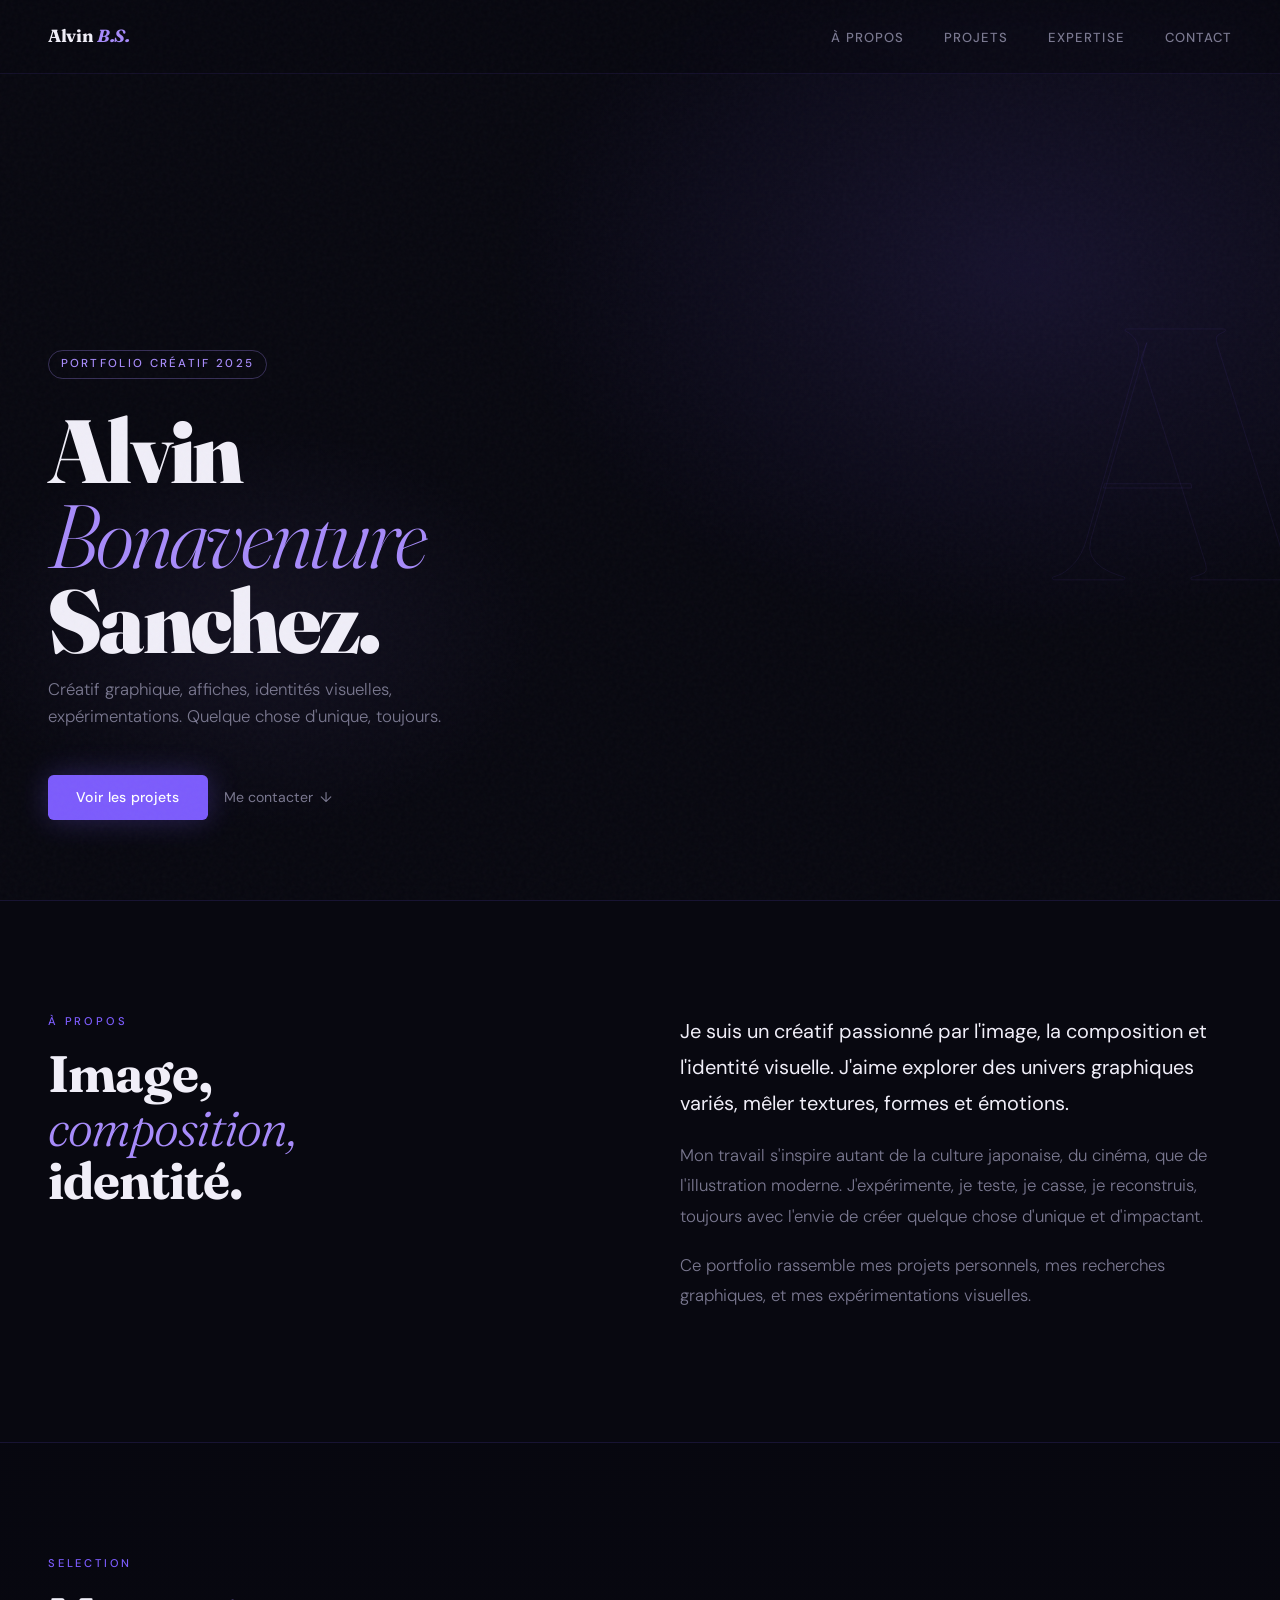
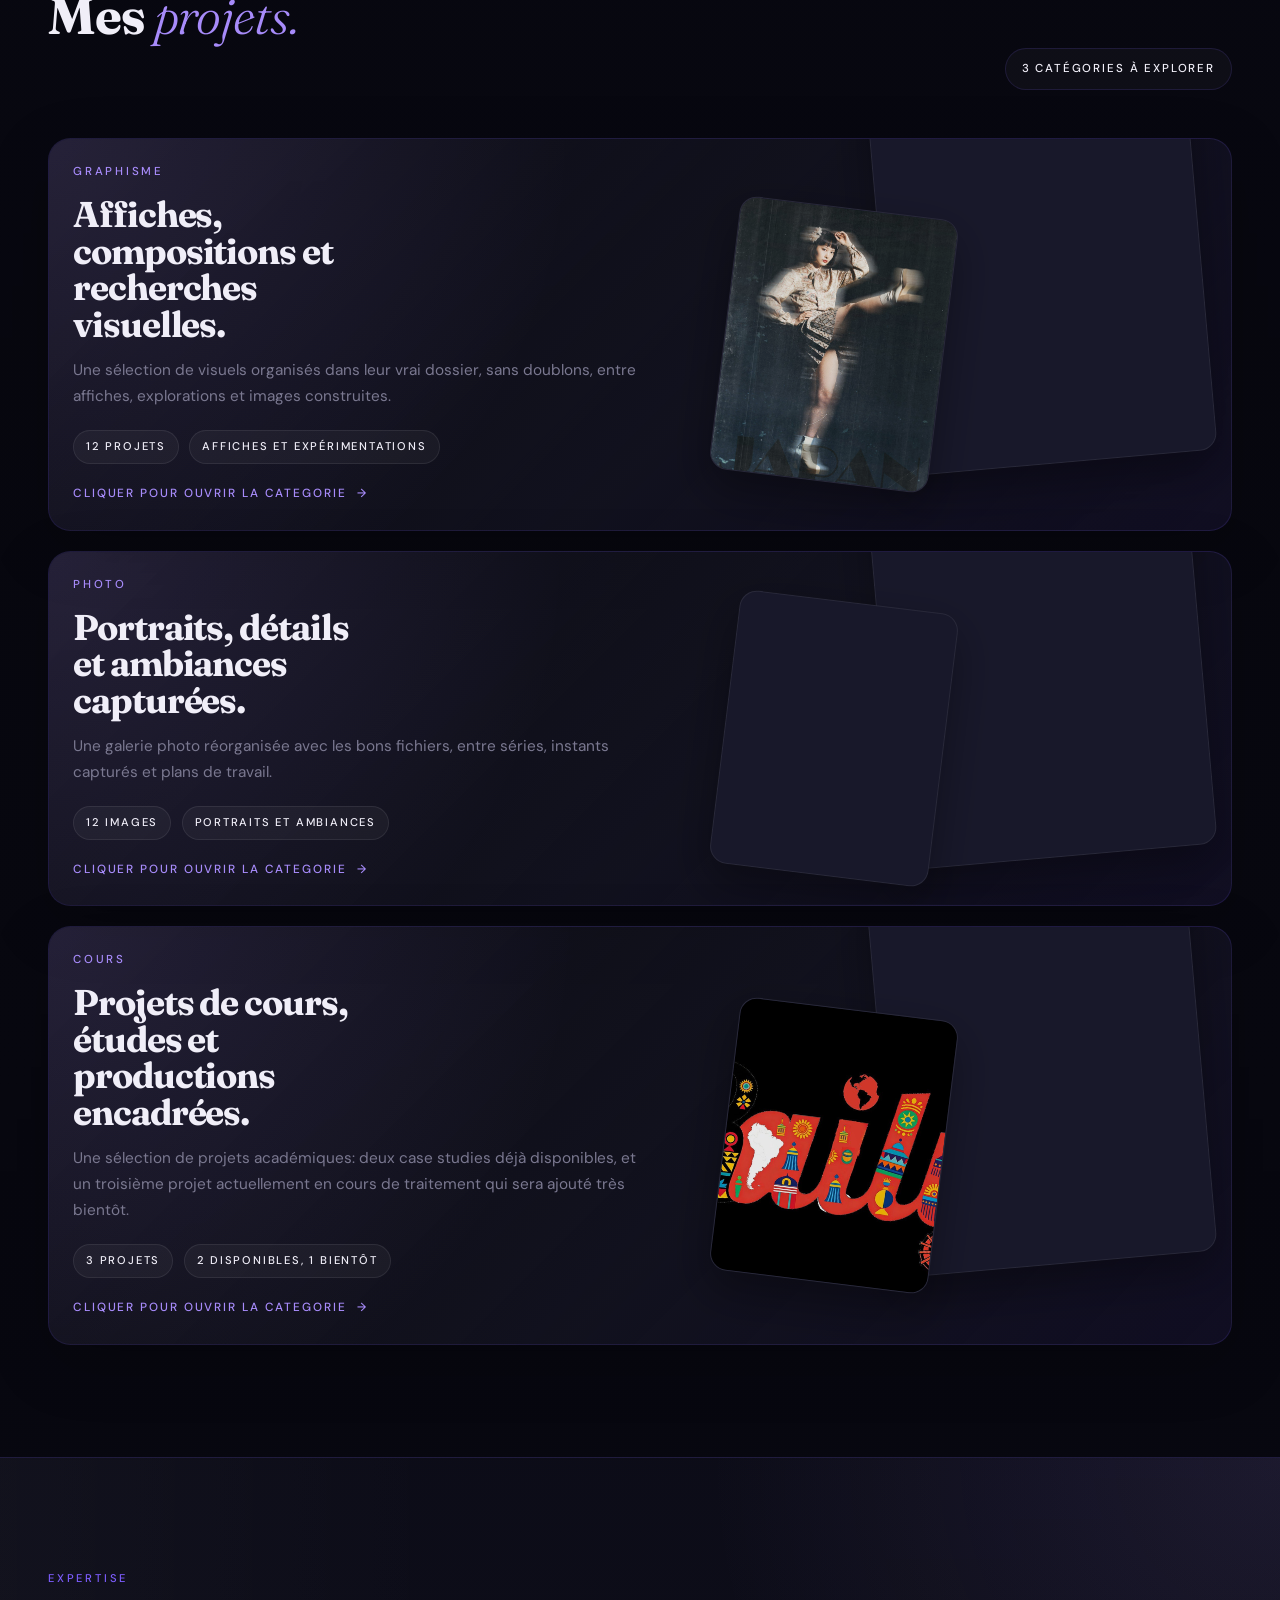
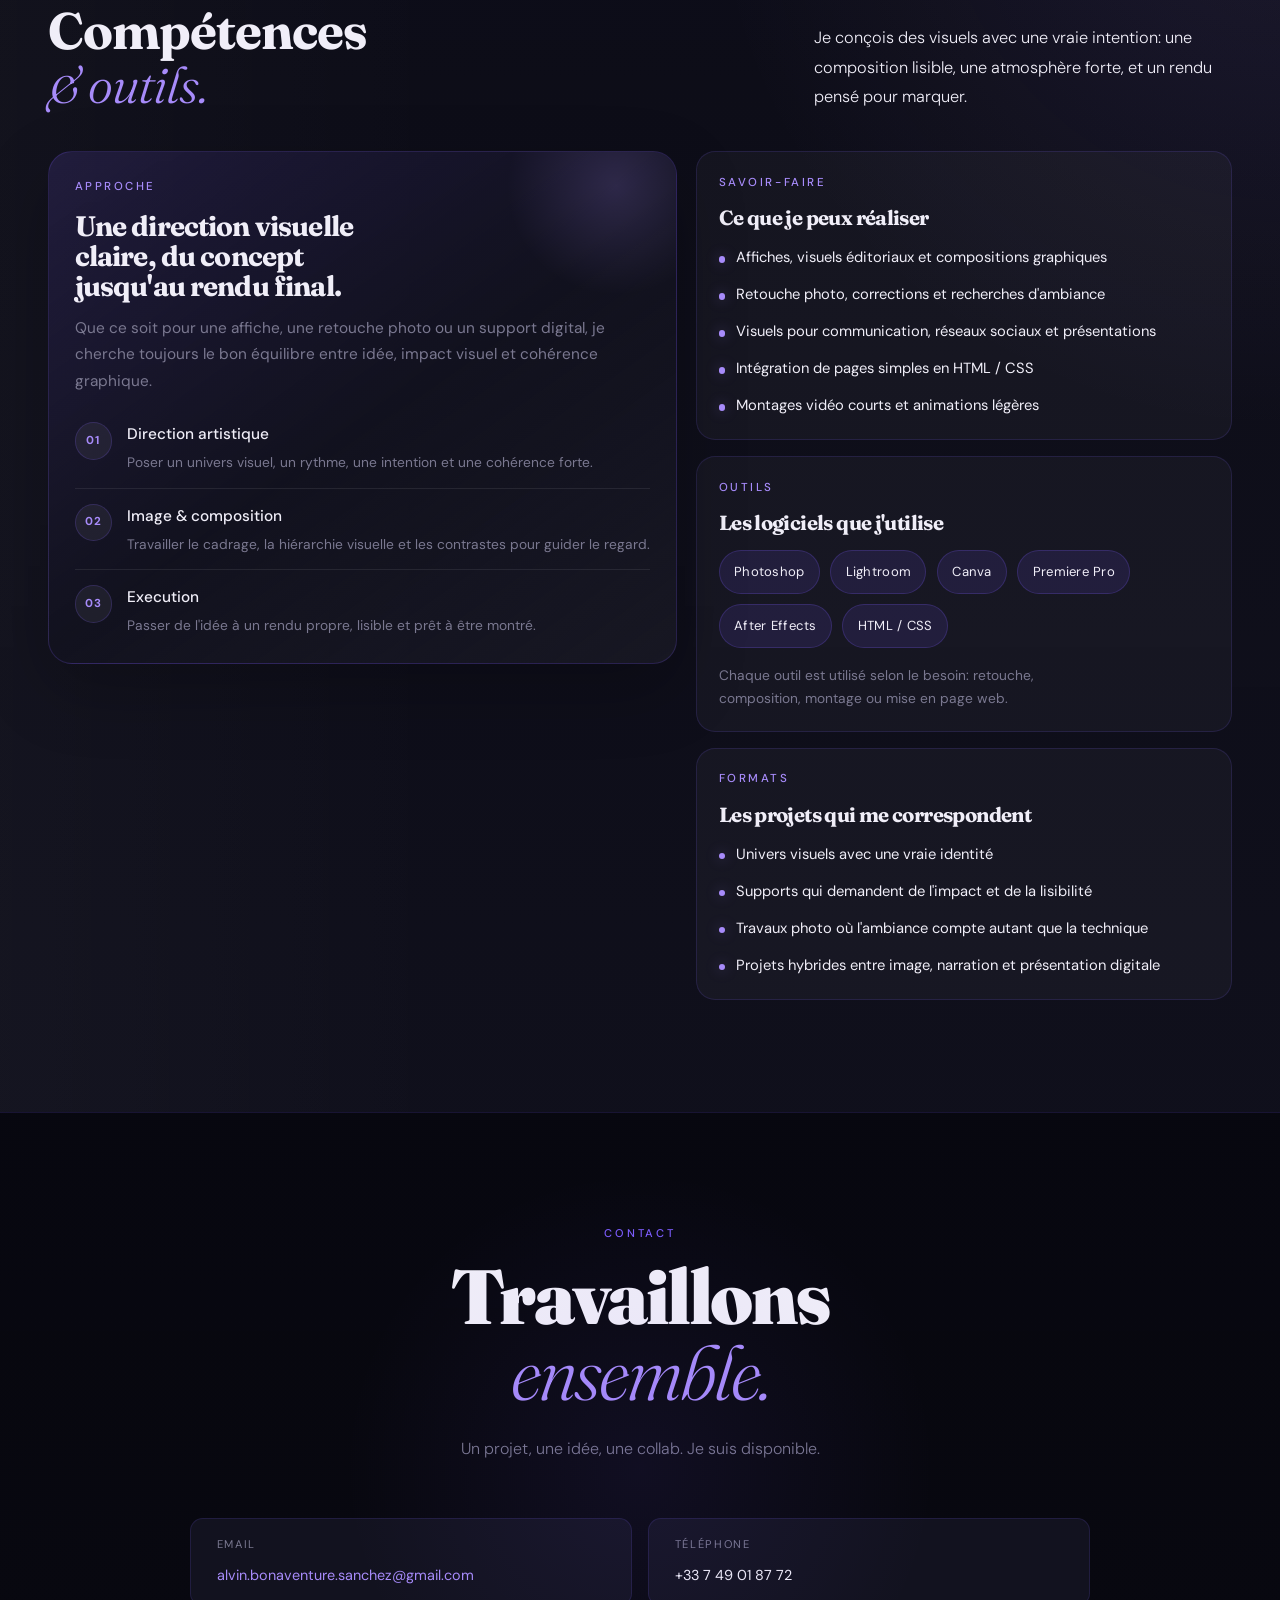
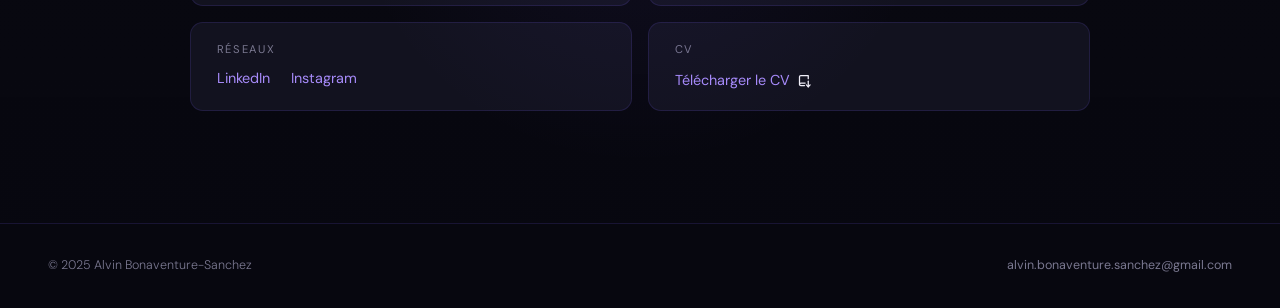
==== index.html @ 762f87a7 "V1_modif-etapes1" ====
<!DOCTYPE html>
<html lang="fr">
<head>
  <meta charset="UTF-8" />
  <meta name="viewport" content="width=device-width, initial-scale=1.0" />
  <title>Alvin Bonaventure-Sanchez Portfolio</title>
  <script>
    (function () {
      try {
        var shouldShowIntro = !window.matchMedia("(prefers-reduced-motion: reduce)").matches
          && !window.sessionStorage.getItem("alvin-home-intro-seen");

        if (shouldShowIntro) {
          document.documentElement.classList.add("has-site-intro");
          window.sessionStorage.setItem("alvin-home-intro-seen", "true");
        }
      } catch (error) {
        document.documentElement.classList.add("has-site-intro");
      }
    }());
  </script>
  <link rel="preconnect" href="https://fonts.googleapis.com" />
  <link rel="preconnect" href="https://fonts.gstatic.com" crossorigin />
  <link href="https://fonts.googleapis.com/css2?family=Fraunces:ital,opsz,wght@0,9..144,300;0,9..144,700;0,9..144,900;1,9..144,300;1,9..144,700&family=DM+Sans:wght@300;400;500&display=swap" rel="stylesheet" />
  <link rel="stylesheet" href="assets/css/alvin-portfolio.css" />
</head>
<body class="home-page">
  <div class="site-intro" aria-hidden="true">
    <div class="site-intro-mark">
      <svg class="site-intro-svg" viewBox="0 0 320 400" aria-hidden="true" focusable="false">
        <text class="site-intro-a-base" x="50%" y="78%" text-anchor="middle">A</text>
        <text class="site-intro-a-fill" x="50%" y="78%" text-anchor="middle">A</text>
        <text class="site-intro-a-trace" x="50%" y="78%" text-anchor="middle">A</text>
        <text class="site-intro-a-point" x="50%" y="78%" text-anchor="middle">A</text>
      </svg>
    </div>
  </div>

  <nav>
    <a href="#hero" class="nav-logo">Alvin <span>B.S.</span></a>
    <ul>
      <li><a href="#about">&Agrave; propos</a></li>
      <li><a href="#projects">Projets</a></li>
      <li><a href="#skills">Expertise</a></li>
      <li><a href="#contact">Contact</a></li>
    </ul>
  </nav>

  <section id="hero">
    <div class="hero-bg"></div>
    <div class="hero-number">A</div>

    <div class="hero-tag">Portfolio cr&eacute;atif 2025</div>

    <h1 class="hero-title">
      Alvin<br />
      <em>Bonaventure</em><br />
      Sanchez.
    </h1>

    <p class="hero-sub">
      Cr&eacute;atif graphique, affiches, identit&eacute;s visuelles,<br />
      exp&eacute;rimentations. Quelque chose d'unique, toujours.
    </p>

    <div class="hero-cta">
      <a href="#projects" class="btn-primary">Voir les projets</a>
      <a href="#contact" class="btn-ghost">Me contacter</a>
    </div>
  </section>

  <section id="about">
    <div class="about-left">
      <p class="section-label">&Agrave; propos</p>
      <h2 class="section-title">Image,<br /><em>composition,</em><br />identit&eacute;.</h2>
    </div>

    <div class="about-right">
      <div class="about-text reveal">
        <p>Je suis un cr&eacute;atif passionn&eacute; par l'image, la composition et l'identit&eacute; visuelle. J'aime explorer des univers graphiques vari&eacute;s, m&ecirc;ler textures, formes et &eacute;motions.</p>
        <p>Mon travail s'inspire autant de la culture japonaise, du cin&eacute;ma, que de l'illustration moderne. J'exp&eacute;rimente, je teste, je casse, je reconstruis, toujours avec l'envie de cr&eacute;er quelque chose d'unique et d'impactant.</p>
        <p>Ce portfolio rassemble mes projets personnels, mes recherches graphiques, et mes exp&eacute;rimentations visuelles.</p>
      </div>
    </div>
  </section>

  <section id="projects">
    <div class="projects-header">
      <div>
        <p class="section-label">Selection</p>
        <h2 class="section-title">Mes <em>projets.</em></h2>
      </div>
      <span class="projects-count">3 cat&eacute;gories &agrave; explorer</span>
    </div>

    <div class="project-categories">
      <article class="project-category reveal">
        <button class="project-category-toggle" type="button" aria-expanded="false" aria-controls="projects-graphic">
          <div class="project-category-copy">
            <p class="project-category-label">Graphisme</p>
            <h3>Affiches, compositions et recherches visuelles.</h3>
            <p>Une s&eacute;lection de visuels organis&eacute;s dans leur vrai dossier, sans doublons, entre affiches, explorations et images construites.</p>
            <div class="project-category-meta">
              <span>12 projets</span>
              <span>Affiches et exp&eacute;rimentations</span>
            </div>
            <span class="project-category-action">Cliquer pour ouvrir la cat&eacute;gorie</span>
          </div>

          <div class="project-category-preview" aria-hidden="true">
            <img src="assets/images/projects/Affiches,%20compositions%20et%20recherches%20visuelles/fall-festival-poster.jpg" alt="" class="project-preview-card project-preview-card-main" loading="lazy" />
            <img src="assets/images/projects/Affiches,%20compositions%20et%20recherches%20visuelles/japan-visual-direction.jpg" alt="" class="project-preview-card project-preview-card-side" loading="lazy" />
          </div>
        </button>

        <div class="project-category-panel" id="projects-graphic" aria-hidden="true">
          <div class="project-category-panel-inner">
            <div class="project-list">
              <article class="project-entry">
                <img src="assets/images/projects/Affiches,%20compositions%20et%20recherches%20visuelles/fall-festival-poster.jpg" alt="Affiche festival Fall" class="project-entry-image" loading="lazy" />
                <div class="project-entry-body">
                  <p class="project-entry-tag">Affiche</p>
                  <h4>Fall</h4>
                  <p>Une affiche pens&eacute;e autour du contraste, de la hi&eacute;rarchie visuelle et d'une composition frontale.</p>
                </div>
              </article>

              <article class="project-entry">
                <img src="assets/images/projects/Affiches,%20compositions%20et%20recherches%20visuelles/fly-visual.jpg" alt="Visuel Fly" class="project-entry-image" loading="lazy" />
                <div class="project-entry-body">
                  <p class="project-entry-tag">Exploration</p>
                  <h4>Fly</h4>
                  <p>Un visuel plus instinctif, construit sur l'&eacute;lan, la mati&egrave;re et l'impact de l'image.</p>
                </div>
              </article>

              <article class="project-entry">
                <img src="assets/images/projects/Affiches,%20compositions%20et%20recherches%20visuelles/who-is-this-star-composition.jpg" alt="Visuel Who is this star" class="project-entry-image" loading="lazy" />
                <div class="project-entry-body">
                  <p class="project-entry-tag">Composition</p>
                  <h4>Who is this star</h4>
                  <p>Une direction visuelle minimaliste qui s'appuie sur le vide, le rythme et la tension graphique.</p>
                </div>
              </article>

              <article class="project-entry">
                <img src="assets/images/projects/Affiches,%20compositions%20et%20recherches%20visuelles/spider-poster.jpg" alt="Affiche Spider" class="project-entry-image" loading="lazy" />
                <div class="project-entry-body">
                  <p class="project-entry-tag">Cin&eacute;ma</p>
                  <h4>Spider</h4>
                  <p>Une affiche expressive inspir&eacute;e des codes du film et d'une typographie assum&eacute;e.</p>
                </div>
              </article>

              <article class="project-entry">
                <img src="assets/images/projects/Affiches,%20compositions%20et%20recherches%20visuelles/nenuphar-atmosphere-visual.jpg" alt="Visuel N&eacute;nuphar" class="project-entry-image" loading="lazy" />
                <div class="project-entry-body">
                  <p class="project-entry-tag">Atmosph&egrave;re</p>
                  <h4>N&eacute;nuphar</h4>
                  <p>Une image plus calme qui travaille la profondeur, la sensation et l'&eacute;quilibre du cadre.</p>
                </div>
              </article>

              <article class="project-entry">
                <img src="assets/images/projects/Affiches,%20compositions%20et%20recherches%20visuelles/koichi-sato-material-study.jpg" alt="Visuel Koichi Sato" class="project-entry-image" loading="lazy" />
                <div class="project-entry-body">
                  <p class="project-entry-tag">Recherche</p>
                  <h4>Koichi Sato</h4>
                  <p>Une exp&eacute;rimentation centr&eacute;e sur la mati&egrave;re, le rythme et la structure du visuel.</p>
                </div>
              </article>

              <article class="project-entry">
                <img src="assets/images/projects/Affiches,%20compositions%20et%20recherches%20visuelles/lost-woman-narrative-visual.jpg" alt="Visuel Lost Woman" class="project-entry-image" loading="lazy" />
                <div class="project-entry-body">
                  <p class="project-entry-tag">Narration</p>
                  <h4>Lost Woman</h4>
                  <p>Une recherche plus brute, avec une narration visuelle qui laisse volontairement de la tension.</p>
                </div>
              </article>

              <article class="project-entry">
                <img src="assets/images/projects/Affiches,%20compositions%20et%20recherches%20visuelles/tournesol-editorial-collage.jpg" alt="Visuel Tournesol" class="project-entry-image" loading="lazy" />
                <div class="project-entry-body">
                  <p class="project-entry-tag">Assemblage</p>
                  <h4>Tournesol</h4>
                  <p>Une composition pens&eacute;e comme un collage visuel, entre symboles, image et lecture &eacute;ditoriale.</p>
                </div>
              </article>

              <article class="project-entry">
                <img src="assets/images/projects/Affiches,%20compositions%20et%20recherches%20visuelles/japan-visual-direction.jpg" alt="Visuel Japan" class="project-entry-image" loading="lazy" />
                <div class="project-entry-body">
                  <p class="project-entry-tag">Direction</p>
                  <h4>Japan</h4>
                  <p>Un travail d'identit&eacute; visuelle plus direct, avec une approche forte sur la couleur et le cadrage.</p>
                </div>
              </article>

              <article class="project-entry">
                <img src="assets/images/projects/Affiches,%20compositions%20et%20recherches%20visuelles/popcorn-texture-study.jpg" alt="Etude popcorn" class="project-entry-image" loading="lazy" />
                <div class="project-entry-body">
                  <p class="project-entry-tag">&Eacute;tude</p>
                  <h4>Popcorn</h4>
                  <p>Une variation visuelle orient&eacute;e sur le contraste, les masses et la lisibilit&eacute; globale.</p>
                </div>
              </article>

              <article class="project-entry">
                <img src="assets/images/projects/Affiches,%20compositions%20et%20recherches%20visuelles/utopia-theater-wide-shot.jpg" alt="Salle Utopia" class="project-entry-image" loading="lazy" />
                <div class="project-entry-body">
                  <p class="project-entry-tag">Texture</p>
                  <h4>Salle Utopia</h4>
                  <p>Une recherche plus mati&eacute;reuse, construite autour du grain, de la densit&eacute; et du rythme.</p>
                </div>
              </article>

              <article class="project-entry">
                <img src="assets/images/projects/Affiches,%20compositions%20et%20recherches%20visuelles/utopia-newspaper-reader.jpg" alt="Lecteur Utopia" class="project-entry-image" loading="lazy" />
                <div class="project-entry-body">
                  <p class="project-entry-tag">Cadre</p>
                  <h4>Lecteur Utopia</h4>
                  <p>Une composition plus structur&eacute;e qui s'appuie sur l'alignement, les lignes et l'ambiance visuelle.</p>
                </div>
              </article>
            </div>
          </div>
        </div>
      </article>

      <article class="project-category reveal">
        <button class="project-category-toggle" type="button" aria-expanded="false" aria-controls="projects-photo">
          <div class="project-category-copy">
            <p class="project-category-label">Photo</p>
            <h3>Portraits, d&eacute;tails et ambiances captur&eacute;es.</h3>
            <p>Une galerie photo r&eacute;organis&eacute;e avec les bons fichiers, entre s&eacute;ries, instants captur&eacute;s et plans de travail.</p>
            <div class="project-category-meta">
              <span>12 images</span>
              <span>Portraits et ambiances</span>
            </div>
            <span class="project-category-action">Cliquer pour ouvrir la cat&eacute;gorie</span>
          </div>

          <div class="project-category-preview" aria-hidden="true">
            <img src="assets/images/projects/Portraits,%20d%C3%A9tails%20et%20ambiances%20captur%C3%A9es/industrial-light-green-jacket-portrait.jpg" alt="" class="project-preview-card project-preview-card-main" loading="lazy" />
            <img src="assets/images/projects/Portraits,%20d%C3%A9tails%20et%20ambiances%20captur%C3%A9es/elevator-mirror-self-portrait.jpg" alt="" class="project-preview-card project-preview-card-side" loading="lazy" />
          </div>
        </button>

        <div class="project-category-panel" id="projects-photo" aria-hidden="true">
          <div class="project-category-panel-inner">
            <div class="project-list">
              <article class="project-entry">
                <img data-src="assets/images/projects/Portraits,%20d%C3%A9tails%20et%20ambiances%20captur%C3%A9es/studio-portrait-white-sweater.jpg" alt="Portrait studio en pull blanc" class="project-entry-image" loading="lazy" />
                <div class="project-entry-body">
                  <p class="project-entry-tag">Portrait</p>
                  <h4>Portrait studio blanc</h4>
                  <p>Une image centr&eacute;e sur la pr&eacute;sence, le volume et une lecture directe du sujet.</p>
                </div>
              </article>

              <article class="project-entry">
                <img data-src="assets/images/projects/Portraits,%20d%C3%A9tails%20et%20ambiances%20captur%C3%A9es/industrial-light-green-jacket-portrait.jpg" alt="Portrait industriel en veste verte" class="project-entry-image" loading="lazy" />
                <div class="project-entry-body">
                  <p class="project-entry-tag">Lumi&egrave;re</p>
                  <h4>Veste verte industrielle</h4>
                  <p>Un travail sur la lumi&egrave;re et la mani&egrave;re dont elle dessine les mati&egrave;res.</p>
                </div>
              </article>

              <article class="project-entry">
                <img data-src="assets/images/projects/Portraits,%20d%C3%A9tails%20et%20ambiances%20captur%C3%A9es/monochrome-suit-profile-portrait.jpg" alt="Profil monochrome en costume" class="project-entry-image" loading="lazy" />
                <div class="project-entry-body">
                  <p class="project-entry-tag">D&eacute;tail</p>
                  <h4>Profil en costume</h4>
                  <p>Une image plus serr&eacute;e qui travaille le regard, le relief et la texture du sujet.</p>
                </div>
              </article>

              <article class="project-entry">
                <img data-src="assets/images/projects/Portraits,%20d%C3%A9tails%20et%20ambiances%20captur%C3%A9es/love-shop-street-group-portrait.jpg" alt="Portrait de groupe sous l'enseigne Love Shop" class="project-entry-image" loading="lazy" />
                <div class="project-entry-body">
                  <p class="project-entry-tag">Ambiance</p>
                  <h4>Love Shop</h4>
                  <p>Une image pens&eacute;e pour faire ressentir un lieu et une atmosph&egrave;re avant toute explication.</p>
                </div>
              </article>

              <article class="project-entry">
                <img data-src="assets/images/projects/Portraits,%20d%C3%A9tails%20et%20ambiances%20captur%C3%A9es/department-store-green-jacket-portrait.jpg" alt="Portrait en magasin avec veste verte" class="project-entry-image" loading="lazy" />
                <div class="project-entry-body">
                  <p class="project-entry-tag">Observation</p>
                  <h4>Magasin veste verte</h4>
                  <p>Une prise de vue plus spontan&eacute;e qui met le d&eacute;tail et l'instant au premier plan.</p>
                </div>
              </article>

              <article class="project-entry">
                <img data-src="assets/images/projects/Portraits,%20d%C3%A9tails%20et%20ambiances%20captur%C3%A9es/red-brick-profile-portrait.jpg" alt="Profil devant un mur de briques rouges" class="project-entry-image" loading="lazy" />
                <div class="project-entry-body">
                  <p class="project-entry-tag">Atmosph&egrave;re</p>
                  <h4>Profil briques rouges</h4>
                  <p>Une composition plus contemplative, guid&eacute;e par le cadre et la respiration de l'image.</p>
                </div>
              </article>

              <article class="project-entry">
                <img data-src="assets/images/projects/Portraits,%20d%C3%A9tails%20et%20ambiances%20captur%C3%A9es/elevator-mirror-self-portrait.jpg" alt="Autoportrait miroir dans l'ascenseur" class="project-entry-image" loading="lazy" />
                <div class="project-entry-body">
                  <p class="project-entry-tag">Instant</p>
                  <h4>Selfie ascenseur</h4>
                  <p>Une image plus r&eacute;cente qui prolonge la recherche sur la lumi&egrave;re et la pr&eacute;sence.</p>
                </div>
              </article>

              <article class="project-entry">
                <img data-src="assets/images/projects/Portraits,%20d%C3%A9tails%20et%20ambiances%20captur%C3%A9es/urban-back-view-portrait.jpg" alt="Portrait de dos face &agrave; la ville" class="project-entry-image" loading="lazy" />
                <div class="project-entry-body">
                  <p class="project-entry-tag">Moment</p>
                  <h4>Dos &agrave; la ville</h4>
                  <p>Une image de transition o&ugrave; le cadrage et l'ambiance prennent le dessus sur l'effet.</p>
                </div>
              </article>

              <article class="project-entry">
                <img data-src="assets/images/projects/Portraits,%20d%C3%A9tails%20et%20ambiances%20captur%C3%A9es/blue-sky-standing-portrait.jpg" alt="Portrait debout sous un ciel bleu" class="project-entry-image" loading="lazy" />
                <div class="project-entry-body">
                  <p class="project-entry-tag">Capture</p>
                  <h4>Ciel bleu</h4>
                  <p>Un instant captur&eacute; avec une approche plus libre, orient&eacute;e sur l'impression globale.</p>
                </div>
              </article>

              <article class="project-entry">
                <img data-src="assets/images/projects/Portraits,%20d%C3%A9tails%20et%20ambiances%20captur%C3%A9es/monochrome-sunglasses-close-up.jpg" alt="Gros plan noir et blanc avec lunettes" class="project-entry-image" loading="lazy" />
                <div class="project-entry-body">
                  <p class="project-entry-tag">S&eacute;lection</p>
                  <h4>Gros plan lunettes</h4>
                  <p>Un assemblage qui montre la mani&egrave;re dont les images se r&eacute;pondent entre elles.</p>
                </div>
              </article>

              <article class="project-entry">
                <img data-src="assets/images/projects/Portraits,%20d%C3%A9tails%20et%20ambiances%20captur%C3%A9es/monochrome-outstretched-hands-portrait.jpg" alt="Portrait noir et blanc aux bras tendus" class="project-entry-image" loading="lazy" />
                <div class="project-entry-body">
                  <p class="project-entry-tag">Montage</p>
                  <h4>Bras tendus</h4>
                  <p>Une variation de mise en page pour tester la coh&eacute;rence et le rythme d'ensemble.</p>
                </div>
              </article>

              <article class="project-entry">
                <img data-src="assets/images/projects/Portraits,%20d%C3%A9tails%20et%20ambiances%20captur%C3%A9es/monochrome-back-view-portrait.jpg" alt="Portrait noir et blanc vu de dos" class="project-entry-image" loading="lazy" />
                <div class="project-entry-body">
                  <p class="project-entry-tag">Processus</p>
                  <h4>Dos noir et blanc</h4>
                  <p>Un visuel de travail qui documente l'organisation, les essais et l'&eacute;volution de la s&eacute;rie.</p>
                </div>
              </article>
            </div>
          </div>
        </div>
      </article>

      <article class="project-category reveal">
        <button class="project-category-toggle" type="button" aria-expanded="false" aria-controls="projects-courses">
          <div class="project-category-copy">
            <p class="project-category-label">Cours</p>
            <h3>Projets de cours, &eacute;tudes et productions encadr&eacute;es.</h3>
            <p>Une s&eacute;lection de projets acad&eacute;miques: deux case studies d&eacute;j&agrave; disponibles, et un troisi&egrave;me projet actuellement en cours de traitement qui sera ajout&eacute; tr&egrave;s bient&ocirc;t.</p>
            <div class="project-category-meta">
              <span>3 projets</span>
              <span>2 disponibles, 1 bient&ocirc;t</span>
            </div>
            <span class="project-category-action">Cliquer pour ouvrir la cat&eacute;gorie</span>
          </div>

          <div class="project-category-preview" aria-hidden="true">
            <img src="assets/images/projects/Des%20formats%20pour%20transmettre,%20expliquer%20et%20accompagner/Projet%20photo%20tatoo/tattoo-street-framed-portrait.jpg" alt="" class="project-preview-card project-preview-card-main" loading="lazy" />
            <img src="assets/images/projects/Des%20formats%20pour%20transmettre,%20expliquer%20et%20accompagner/Rails%20et%20savoirs/raily-project-logo.jpg" alt="" class="project-preview-card project-preview-card-side" loading="lazy" />
          </div>
        </button>

        <div class="project-category-panel" id="projects-courses" aria-hidden="true">
          <div class="project-category-panel-inner">
            <div class="project-list">
              <article class="project-entry project-entry--course">
                <a class="project-entry-media-link" href="projects/projet-photo-tatouage.html">
                  <img data-src="assets/images/projects/Des%20formats%20pour%20transmettre,%20expliquer%20et%20accompagner/Projet%20photo%20tatoo/tattoo-street-framed-portrait.jpg" alt="Projet mouvement et tatouage" class="project-entry-image" loading="lazy" />
                </a>
                <div class="project-entry-body">
                  <p class="project-entry-tag">Projet MMI</p>
                  <h4>Mouvement et tatouage</h4>
                  <p>Une s&eacute;rie photographique qui interroge la mani&egrave;re de montrer le mouvement dans une image fixe, en faisant du tatouage un point central entre studio et contexte urbain.</p>
                  <p class="project-entry-note">Cliquer sur l'image pour l'ouvrir en grand, ou utiliser le lien ci-dessous pour consulter le case study complet.</p>
                  <a class="project-entry-cta" href="projects/projet-photo-tatouage.html">Voir le case study</a>
                </div>
              </article>

              <article class="project-entry project-entry--course">
                <a class="project-entry-media-link" href="projects/rails-et-savoirs.html">
                  <img data-src="assets/images/projects/Des%20formats%20pour%20transmettre,%20expliquer%20et%20accompagner/Rails%20et%20savoirs/raily-project-logo.jpg" alt="Logo du projet Raily" class="project-entry-image" loading="lazy" />
                </a>
                <div class="project-entry-body">
                  <p class="project-entry-tag">Projet de groupe</p>
                  <h4>Raily</h4>
                  <p>Un jeu de plateau interculturel imagin&eacute; pour le s&eacute;minaire "A la rencontre du monde", o&ugrave; l'on traverse les Am&eacute;riques en posant des rails, en r&eacute;pondant &agrave; des questions et en reliant recherche, game design et identit&eacute; visuelle.</p>
                  <p class="project-entry-note">Cliquer sur l'image pour l'ouvrir en grand, ou utiliser le lien ci-dessous pour consulter le case study complet.</p>
                  <a class="project-entry-cta" href="projects/rails-et-savoirs.html">Voir le case study</a>
                </div>
              </article>

              <article class="project-entry project-entry--placeholder">
                <div class="project-entry-placeholder" aria-hidden="true">
                  <span>Publication prochaine</span>
                </div>
                <div class="project-entry-body">
                  <p class="project-entry-tag">En cours</p>
                  <h4>Projet de cours 03</h4>
                  <p>La mise en page de ce troisi&egrave;me projet est encore en pr&eacute;paration. Le contenu sera ajout&eacute; d&egrave;s qu'il sera pr&ecirc;t &agrave; &ecirc;tre pr&eacute;sent&eacute;.</p>
                  <p class="project-entry-note">Pour l'instant, cette fiche sert d'annonce: le projet arrive bient&ocirc;t sur le portfolio.</p>
                </div>
              </article>
            </div>
          </div>
        </div>
      </article>
    </div>
  </section>

  <section id="skills">
    <div class="skills-header reveal">
      <div>
        <p class="section-label">Expertise</p>
        <h2 class="section-title">Comp&eacute;tences<br /><em>&amp; outils.</em></h2>
      </div>
      <p class="skills-intro">Je con&ccedil;ois des visuels avec une vraie intention: une composition lisible, une atmosph&egrave;re forte, et un rendu pens&eacute; pour marquer.</p>
    </div>

    <div class="skills-layout reveal">
      <article class="skills-feature">
        <p class="skills-feature-label">Approche</p>
        <h3>Une direction visuelle claire, du concept jusqu'au rendu final.</h3>
        <p class="skills-feature-text">Que ce soit pour une affiche, une retouche photo ou un support digital, je cherche toujours le bon &eacute;quilibre entre id&eacute;e, impact visuel et coh&eacute;rence graphique.</p>

        <div class="skills-highlights">
          <div class="skills-highlight">
            <span>01</span>
            <div>
              <strong>Direction artistique</strong>
              <p>Poser un univers visuel, un rythme, une intention et une coh&eacute;rence forte.</p>
            </div>
          </div>

          <div class="skills-highlight">
            <span>02</span>
            <div>
              <strong>Image &amp; composition</strong>
              <p>Travailler le cadrage, la hi&eacute;rarchie visuelle et les contrastes pour guider le regard.</p>
            </div>
          </div>

          <div class="skills-highlight">
            <span>03</span>
            <div>
              <strong>Execution</strong>
              <p>Passer de l'id&eacute;e &agrave; un rendu propre, lisible et pr&ecirc;t &agrave; &ecirc;tre montr&eacute;.</p>
            </div>
          </div>
        </div>
      </article>

      <div class="skills-panels">
        <article class="skills-panel">
          <p class="skills-panel-label">Savoir-faire</p>
          <h3>Ce que je peux r&eacute;aliser</h3>
          <ul class="skills-list">
            <li>Affiches, visuels &eacute;ditoriaux et compositions graphiques</li>
            <li>Retouche photo, corrections et recherches d'ambiance</li>
            <li>Visuels pour communication, r&eacute;seaux sociaux et pr&eacute;sentations</li>
            <li>Int&eacute;gration de pages simples en HTML / CSS</li>
            <li>Montages vid&eacute;o courts et animations l&eacute;g&egrave;res</li>
          </ul>
        </article>

        <article class="skills-panel">
          <p class="skills-panel-label">Outils</p>
          <h3>Les logiciels que j'utilise</h3>
          <div class="skills-tools">
            <span>Photoshop</span>
            <span>Lightroom</span>
            <span>Canva</span>
            <span>Premiere Pro</span>
            <span>After Effects</span>
            <span>HTML / CSS</span>
          </div>
          <p class="skills-panel-note">Chaque outil est utilis&eacute; selon le besoin: retouche, composition, montage ou mise en page web.</p>
        </article>

        <article class="skills-panel">
          <p class="skills-panel-label">Formats</p>
          <h3>Les projets qui me correspondent</h3>
          <ul class="skills-list">
            <li>Univers visuels avec une vraie identit&eacute;</li>
            <li>Supports qui demandent de l'impact et de la lisibilit&eacute;</li>
            <li>Travaux photo o&ugrave; l'ambiance compte autant que la technique</li>
            <li>Projets hybrides entre image, narration et pr&eacute;sentation digitale</li>
          </ul>
        </article>
      </div>
    </div>
  </section>

  <section id="contact">
    <p class="section-label">Contact</p>
    <h2 class="contact-title">Travaillons<br /><em>ensemble.</em></h2>
    <p class="contact-sub">Un projet, une id&eacute;e, une collab. Je suis disponible.</p>

    <div class="contact-cards reveal">
      <div class="contact-card">
        <label>Email</label>
        <a href="mailto:alvin.bonaventure.sanchez@gmail.com">alvin.bonaventure.sanchez@gmail.com</a>
      </div>

      <div class="contact-card">
        <label>T&eacute;l&eacute;phone</label>
        <span>+33 7 49 01 87 72</span>
      </div>

      <div class="contact-card">
        <label>R&eacute;seaux</label>
        <div class="contact-social-links">
          <a href="https://www.linkedin.com/in/alvin-bonaventure-sanchez-624a37389/" target="_blank" rel="noreferrer">LinkedIn</a>
          <a href="https://www.instagram.com/alvin.bsanchez/" target="_blank" rel="noreferrer">Instagram</a>
        </div>
      </div>

      <div class="contact-card">
        <label>CV</label>
        <a class="contact-cv-link" href="assets/images/Alvin_CV.pdf" download="Alvin_CV.pdf">
          T&eacute;l&eacute;charger le CV
          <span class="contact-cv-icon" aria-hidden="true"></span>
        </a>
      </div>
    </div>
  </section>

  <footer>
    <p>&copy; 2025 Alvin Bonaventure-Sanchez</p>
    <a href="mailto:alvin.bonaventure.sanchez@gmail.com">alvin.bonaventure.sanchez@gmail.com</a>
  </footer>

  <!-- <p class="site-note">Portfolio en cours de cr&eacute;ation.</p> -->

  <script src="assets/js/alvin-portfolio.js"></script>
</body>
</html>
---- assets/css/alvin-portfolio.css ----
*, *::before, *::after {
  box-sizing: border-box;
  margin: 0;
  padding: 0;
}

:root {
  --bg: #080810;
  --bg2: #0e0e1a;
  --surface: #12121f;
  --surface2: #1a1a2e;
  --accent: #7c5cfc;
  --accent2: #a78bfa;
  --accent-glow: rgba(124, 92, 252, 0.18);
  --text: #f0eef8;
  --muted: #7a7890;
  --border: rgba(124, 92, 252, 0.15);
  --cursor-x: 50vw;
  --cursor-y: 50vh;
  --cursor-opacity: 0;
  --serif: "Fraunces", Georgia, serif;
  --sans: "DM Sans", sans-serif;
}

html {
  scroll-behavior: smooth;
  scroll-padding-top: 6rem;
}

img,
svg {
  max-width: 100%;
  height: auto;
}

body {
  background: var(--bg);
  color: var(--text);
  font-family: var(--sans);
  font-size: 16px;
  line-height: 1.6;
  overflow-x: hidden;
  position: relative;
  isolation: isolate;
}

body.has-lightbox-open {
  overflow: hidden;
}

body.home-page > :not(.site-intro):not(script) {
  transition: opacity 0.42s ease;
}

html.has-site-intro body.home-page {
  overflow: hidden;
}

html.has-site-intro body.home-page > :not(.site-intro):not(script) {
  opacity: 0;
  pointer-events: none;
}

body::before {
  content: "";
  position: fixed;
  inset: 0;
  background-image: url("../images/textures/grain.svg");
  opacity: 0.03;
  pointer-events: none;
  z-index: 9999;
}

body::after {
  content: "";
  position: fixed;
  inset: 0;
  background:
    radial-gradient(circle 190px at var(--cursor-x) var(--cursor-y),
      rgba(196, 174, 255, 0.22) 0%,
      rgba(167, 139, 250, 0.16) 28%,
      transparent 72%),
    radial-gradient(circle 560px at var(--cursor-x) var(--cursor-y),
      rgba(124, 92, 252, 0.12) 0%,
      rgba(124, 92, 252, 0.05) 36%,
      transparent 74%);
  opacity: var(--cursor-opacity);
  pointer-events: none;
  z-index: 0;
  transition: opacity 0.35s ease;
  mix-blend-mode: screen;
  will-change: background, opacity;
}

.site-intro {
  position: fixed;
  inset: 0;
  z-index: 10050;
  display: grid;
  place-items: center;
  padding: 2rem;
  background:
    radial-gradient(ellipse 60% 60% at 80% 30%, rgba(124, 92, 252, 0.12) 0%, transparent 70%),
    radial-gradient(ellipse 40% 40% at 20% 70%, rgba(167, 139, 250, 0.08) 0%, transparent 60%),
    var(--bg);
  opacity: 0;
  visibility: hidden;
  pointer-events: none;
  overflow: hidden;
  transition: opacity 0.42s ease, visibility 0s linear 0.42s;
}

.site-intro::before,
.site-intro::after {
  content: "";
  position: absolute;
  inset: 0;
  pointer-events: none;
}

.site-intro::before {
  background-image: url("../images/textures/grain.svg");
  opacity: 0.04;
}

.site-intro::after {
  background:
    radial-gradient(circle at center,
      rgba(167, 139, 250, 0.12) 0%,
      rgba(124, 92, 252, 0.08) 22%,
      transparent 58%);
}

html.has-site-intro .site-intro {
  opacity: 1;
  visibility: visible;
  pointer-events: auto;
  transition-delay: 0s;
}

.site-intro-mark {
  position: relative;
  min-width: min(42vw, 28rem);
  min-height: min(54vw, 32rem);
  padding: 1.5rem;
  isolation: isolate;
}

.site-intro-mark::before {
  content: "";
  position: absolute;
  inset: 20% 22%;
  background: radial-gradient(circle, rgba(167, 139, 250, 0.2) 0%, rgba(124, 92, 252, 0.08) 38%, transparent 72%);
  filter: blur(26px);
  opacity: 0.5;
  transform: scale(0.82);
}

.site-intro-svg {
  position: relative;
  z-index: 1;
  display: block;
  width: 100%;
  height: auto;
  overflow: visible;
}

.site-intro-a-base,
.site-intro-a-fill,
.site-intro-a-trace,
.site-intro-a-point {
  font-family: var(--serif);
  font-size: 320px;
  font-style: normal;
  font-weight: 900;
  letter-spacing: -0.08em;
  dominant-baseline: alphabetic;
  text-rendering: geometricPrecision;
}

.site-intro-a-base {
  fill: #2f2356;
  opacity: 0.98;
  filter: drop-shadow(0 0 24px rgba(124, 92, 252, 0.16));
}

.site-intro-a-fill {
  fill: #ffffff;
  opacity: 0;
  filter:
    drop-shadow(0 0 18px rgba(255, 255, 255, 0.62))
    drop-shadow(0 0 30px rgba(167, 139, 250, 0.28));
}

.site-intro-a-trace {
  fill: none;
  stroke: rgba(255, 255, 255, 0.95);
  stroke-width: 3.2;
  stroke-linecap: round;
  stroke-linejoin: round;
  stroke-dasharray: 2200;
  stroke-dashoffset: 2200;
  opacity: 1;
  filter:
    drop-shadow(0 0 20px rgba(255, 255, 255, 0.76))
    drop-shadow(0 0 34px rgba(167, 139, 250, 0.42));
}

.site-intro-a-point {
  fill: none;
  stroke: #ffffff;
  stroke-width: 5.5;
  stroke-linecap: round;
  stroke-linejoin: round;
  stroke-dasharray: 1 2200;
  stroke-dashoffset: 2200;
  opacity: 0;
  filter:
    drop-shadow(0 0 12px rgba(255, 255, 255, 0.95))
    drop-shadow(0 0 26px rgba(167, 139, 250, 0.62));
}

html.has-site-intro .site-intro-a-fill {
  animation: introFill 1.2s linear forwards;
}

html.has-site-intro .site-intro-a-trace {
  animation: introTrace 1.2s linear forwards;
}

html.has-site-intro .site-intro-a-point {
  animation: introPoint 1.2s linear forwards;
}

section,
footer,
.site-note {
  position: relative;
  z-index: 1;
}

nav {
  position: fixed;
  top: 0;
  left: 0;
  right: 0;
  z-index: 100;
  display: flex;
  align-items: center;
  justify-content: space-between;
  padding: 1.4rem 3rem;
  backdrop-filter: blur(20px);
  background: rgba(8, 8, 16, 0.7);
  border-bottom: 1px solid var(--border);
}

.nav-logo {
  flex-shrink: 0;
  font-family: var(--serif);
  font-weight: 700;
  font-size: 1.1rem;
  letter-spacing: -0.02em;
  color: var(--text);
  text-decoration: none;
}

.nav-logo span {
  color: var(--accent2);
  font-style: italic;
}

nav ul {
  list-style: none;
  display: flex;
  flex-wrap: wrap;
  gap: 2.5rem;
  justify-content: flex-end;
  min-width: 0;
}

nav ul li {
  flex: 0 0 auto;
}

nav ul a {
  color: var(--muted);
  text-decoration: none;
  font-size: 0.82rem;
  font-weight: 500;
  letter-spacing: 0.08em;
  text-transform: uppercase;
  transition: color 0.2s;
}

nav ul a:hover {
  color: var(--text);
}

#hero {
  min-height: 100vh;
  min-height: 100svh;
  display: flex;
  flex-direction: column;
  justify-content: flex-end;
  padding: 0 3rem 5rem;
  position: relative;
  overflow: hidden;
}

.hero-bg {
  position: absolute;
  inset: 0;
  background:
    radial-gradient(ellipse 60% 60% at 80% 30%, rgba(124, 92, 252, 0.12) 0%, transparent 70%),
    radial-gradient(ellipse 40% 40% at 20% 70%, rgba(167, 139, 250, 0.07) 0%, transparent 60%);
}

.hero-number {
  position: absolute;
  top: 50%;
  right: -0.05em;
  transform: translateY(-50%);
  font-family: var(--serif);
  font-size: clamp(18rem, 28vw, 32rem);
  font-weight: 900;
  color: transparent;
  -webkit-text-stroke: 1px rgba(124, 92, 252, 0.08);
  line-height: 1;
  pointer-events: none;
  user-select: none;
}

.hero-tag {
  display: inline-block;
  font-size: 0.72rem;
  font-weight: 500;
  letter-spacing: 0.2em;
  text-transform: uppercase;
  color: var(--accent2);
  border: 1px solid rgba(167, 139, 250, 0.3);
  padding: 0.35em 1em;
  border-radius: 2em;
  margin-bottom: 1.8rem;
  width: fit-content;
  animation: fadeUp 0.8s ease both;
}

h1.hero-title {
  font-family: var(--serif);
  font-size: clamp(3.2rem, 7vw, 7rem);
  font-weight: 900;
  line-height: 0.95;
  letter-spacing: -0.03em;
  margin-bottom: 0.15em;
  animation: fadeUp 0.9s 0.1s ease both;
}

h1.hero-title em {
  font-style: italic;
  font-weight: 300;
  color: var(--accent2);
}

.hero-sub {
  font-size: clamp(0.9rem, 1.5vw, 1.05rem);
  color: var(--muted);
  max-width: 480px;
  margin-bottom: 2.8rem;
  font-weight: 300;
  animation: fadeUp 1s 0.2s ease both;
}

.hero-cta {
  display: flex;
  gap: 1rem;
  align-items: center;
  animation: fadeUp 1s 0.3s ease both;
}

.btn-primary {
  background: var(--accent);
  color: #fff;
  padding: 0.8em 2em;
  border-radius: 0.4em;
  font-size: 0.88rem;
  font-weight: 500;
  letter-spacing: 0.02em;
  text-decoration: none;
  transition: background 0.2s, transform 0.2s, box-shadow 0.2s;
  box-shadow: 0 0 30px rgba(124, 92, 252, 0.3);
}

.btn-primary:hover {
  background: #9070ff;
  transform: translateY(-2px);
  box-shadow: 0 0 50px rgba(124, 92, 252, 0.5);
}

.btn-ghost {
  color: var(--muted);
  font-size: 0.88rem;
  text-decoration: none;
  display: flex;
  align-items: center;
  gap: 0.5em;
  transition: color 0.2s;
}

.btn-ghost:hover {
  color: var(--text);
}

.btn-ghost::after {
  content: "\2193";
}

section {
  padding: 7rem 3rem;
}

section[id] {
  scroll-margin-top: 7rem;
}

.section-label {
  font-size: 0.7rem;
  letter-spacing: 0.25em;
  text-transform: uppercase;
  color: var(--accent);
  margin-bottom: 1rem;
  font-weight: 500;
}

h2.section-title {
  font-family: var(--serif);
  font-size: clamp(2.4rem, 4vw, 4rem);
  font-weight: 700;
  line-height: 1.05;
  letter-spacing: -0.02em;
  margin-bottom: 3rem;
}

h2.section-title em {
  font-style: italic;
  font-weight: 300;
  color: var(--accent2);
}

#about {
  border-top: 1px solid var(--border);
  display: grid;
  grid-template-columns: 1fr 1fr;
  gap: 5rem;
  align-items: start;
}

.about-text p {
  color: var(--muted);
  font-weight: 300;
  font-size: 1.05rem;
  margin-bottom: 1.2rem;
  line-height: 1.8;
}

.about-text p:first-of-type {
  font-size: 1.25rem;
  color: var(--text);
  font-weight: 400;
}

.about-left,
.about-right,
.project-category-copy,
.project-category-preview,
.skills-header > *,
.skills-layout > *,
.contact-card {
  min-width: 0;
}

.about-details {
  display: flex;
  flex-direction: column;
  gap: 1.2rem;
  padding-top: 0.5rem;
}

.detail-card {
  background: var(--surface);
  border: 1px solid var(--border);
  border-radius: 0.8rem;
  padding: 1.2rem 1.5rem;
  transition: border-color 0.3s;
}

.detail-card:hover {
  border-color: rgba(124, 92, 252, 0.4);
}

.detail-card label {
  display: block;
  font-size: 0.7rem;
  letter-spacing: 0.15em;
  text-transform: uppercase;
  color: var(--muted);
  margin-bottom: 0.4rem;
}

.detail-card span {
  font-size: 0.95rem;
  color: var(--text);
  font-weight: 400;
}

.detail-card a {
  color: var(--accent2);
  text-decoration: none;
}

#projects {
  border-top: 1px solid var(--border);
  background: linear-gradient(180deg, rgba(8, 8, 16, 0.78) 0%, rgba(8, 8, 16, 0.9) 100%);
}

.projects-header {
  display: flex;
  align-items: flex-end;
  justify-content: space-between;
  margin-bottom: 3rem;
}

.projects-count {
  font-size: 0.72rem;
  color: var(--text);
  font-weight: 500;
  letter-spacing: 0.16em;
  text-transform: uppercase;
  padding: 0.7rem 1rem;
  border-radius: 999px;
  border: 1px solid var(--border);
  background: rgba(255, 255, 255, 0.03);
}

.project-categories {
  display: grid;
  gap: 1.25rem;
}

.project-category {
  position: relative;
  isolation: isolate;
  border: 1px solid var(--border);
  border-radius: 1.4rem;
  overflow: hidden;
  background:
    linear-gradient(135deg, rgba(255, 255, 255, 0.03) 0%, rgba(18, 18, 31, 0.96) 58%, rgba(124, 92, 252, 0.08) 100%);
  transition: transform 0.3s ease, border-color 0.3s ease, box-shadow 0.3s ease;
  box-shadow: 0 18px 60px rgba(0, 0, 0, 0.22);
}

.project-category::before {
  content: "";
  position: absolute;
  inset: 0;
  background: radial-gradient(circle at top left, rgba(167, 139, 250, 0.15), transparent 42%);
  pointer-events: none;
  z-index: 0;
}

.project-category-toggle {
  --block-glow-x: 50%;
  --block-glow-y: 120%;
  --block-glow-opacity: 0;
  position: relative;
  z-index: 1;
  width: 100%;
  border: 0;
  background: transparent;
  color: inherit;
  display: grid;
  grid-template-columns: minmax(0, 1.1fr) minmax(280px, 0.9fr);
  gap: 2rem;
  align-items: center;
  text-align: left;
  padding: 1.5rem;
  cursor: pointer;
  font: inherit;
  overflow: hidden;
}

.project-category-toggle::after {
  content: "";
  position: absolute;
  inset: 0;
  background:
    radial-gradient(circle 240px at var(--block-glow-x, 50%) var(--block-glow-y, 120%),
      rgba(196, 174, 255, 0.24) 0%,
      rgba(167, 139, 250, 0.16) 22%,
      rgba(124, 92, 252, 0.08) 38%,
      transparent 72%),
    linear-gradient(180deg, transparent 14%, rgba(167, 139, 250, 0.08) 100%);
  opacity: var(--block-glow-opacity, 0);
  pointer-events: none;
  transition: opacity 0.25s ease;
  z-index: 0;
}

.project-category-toggle > * {
  position: relative;
  z-index: 1;
}

.project-category:hover {
  transform: translateY(-4px);
  border-color: rgba(124, 92, 252, 0.35);
  box-shadow: 0 24px 70px rgba(0, 0, 0, 0.32);
}

.project-category.is-open {
  border-color: rgba(124, 92, 252, 0.45);
  box-shadow: 0 28px 80px rgba(0, 0, 0, 0.36), 0 0 40px rgba(124, 92, 252, 0.08);
}

.project-category-copy h3 {
  font-family: var(--serif);
  font-size: clamp(1.55rem, 2.8vw, 2.6rem);
  font-weight: 700;
  line-height: 1.02;
  letter-spacing: -0.03em;
  margin-bottom: 0.9rem;
  max-width: 12ch;
}

.project-category-copy > p:last-of-type {
  color: var(--muted);
  font-size: 0.96rem;
  line-height: 1.7;
  max-width: 52ch;
}

.project-category-label {
  font-size: 0.72rem;
  letter-spacing: 0.24em;
  text-transform: uppercase;
  color: var(--accent2);
  margin-bottom: 0.9rem;
  font-weight: 500;
}

.project-category-meta {
  display: flex;
  flex-wrap: wrap;
  gap: 0.65rem;
  margin-top: 1.3rem;
}

.project-category-meta span {
  border: 1px solid rgba(255, 255, 255, 0.08);
  background: rgba(255, 255, 255, 0.04);
  padding: 0.45rem 0.75rem;
  border-radius: 999px;
  font-size: 0.7rem;
  font-weight: 500;
  letter-spacing: 0.16em;
  text-transform: uppercase;
}

.project-category-action {
  display: inline-flex;
  align-items: center;
  gap: 0.65rem;
  margin-top: 1.25rem;
  color: var(--accent2);
  font-size: 0.74rem;
  font-weight: 500;
  letter-spacing: 0.16em;
  text-transform: uppercase;
}

.project-category-action::after {
  content: "\2192";
  transition: transform 0.3s ease;
}

.project-category:hover .project-category-action::after,
.project-category.is-open .project-category-action::after {
  transform: translateX(4px);
}

.project-category-preview {
  position: relative;
  min-height: 260px;
}

.project-preview-card {
  position: absolute;
  object-fit: cover;
  border-radius: 1.1rem;
  border: 1px solid rgba(255, 255, 255, 0.08);
  background: var(--surface2);
  box-shadow: 0 18px 45px rgba(0, 0, 0, 0.35);
  transition: transform 0.35s ease, filter 0.35s ease;
  filter: brightness(0.92);
}

.project-preview-card-main {
  width: min(72%, 320px);
  aspect-ratio: 4 / 5;
  right: 0.4rem;
  bottom: 0;
  transform: rotate(-5deg);
}

.project-preview-card-side {
  width: min(54%, 220px);
  aspect-ratio: 4 / 5;
  left: 0.8rem;
  top: 0.2rem;
  transform: rotate(7deg);
}

.project-category:hover .project-preview-card-main,
.project-category.is-open .project-preview-card-main {
  transform: rotate(-3deg) translateY(-4px);
  filter: brightness(1);
}

.project-category:hover .project-preview-card-side,
.project-category.is-open .project-preview-card-side {
  transform: rotate(5deg) translateY(4px);
  filter: brightness(1);
}

.project-category-panel {
  display: grid;
  grid-template-rows: 0fr;
  border-top: 1px solid transparent;
  opacity: 0.86;
  transition: grid-template-rows 0.45s ease, border-color 0.3s ease, opacity 0.3s ease;
}

.project-category.is-open .project-category-panel {
  grid-template-rows: 1fr;
  border-top-color: var(--border);
  opacity: 1;
}

.project-category-panel-inner {
  overflow: hidden;
}

.project-list {
  display: grid;
  grid-template-columns: repeat(4, minmax(0, 1fr));
  gap: 1rem;
  padding: 1.4rem 1.5rem 1.5rem;
}

.project-entry {
  --block-glow-x: 50%;
  --block-glow-y: 120%;
  --block-glow-opacity: 0;
  position: relative;
  isolation: isolate;
  background: rgba(255, 255, 255, 0.03);
  border: 1px solid var(--border);
  border-radius: 1.05rem;
  overflow: hidden;
  min-width: 0;
  transition: transform 0.25s ease, border-color 0.25s ease, background 0.25s ease;
}

.project-entry::before {
  content: "";
  position: absolute;
  inset: 0;
  background:
    radial-gradient(circle 180px at var(--block-glow-x, 50%) var(--block-glow-y, 120%),
      rgba(196, 174, 255, 0.22) 0%,
      rgba(167, 139, 250, 0.14) 30%,
      transparent 74%),
    linear-gradient(180deg, transparent 20%, rgba(167, 139, 250, 0.06) 100%);
  opacity: var(--block-glow-opacity, 0);
  pointer-events: none;
  transition: opacity 0.2s ease;
  z-index: 0;
}

.project-entry > * {
  position: relative;
  z-index: 1;
}

.project-entry:hover {
  transform: translateY(-5px);
  border-color: rgba(124, 92, 252, 0.42);
  background: rgba(255, 255, 255, 0.05);
}

.project-entry-image {
  width: 100%;
  aspect-ratio: 4 / 3;
  object-fit: cover;
  display: block;
  background: var(--surface2);
  transition: transform 0.35s ease, filter 0.35s ease;
}

.project-entry--placeholder {
  background:
    linear-gradient(180deg, rgba(255, 255, 255, 0.03) 0%, rgba(124, 92, 252, 0.08) 100%);
}

.project-entry-placeholder {
  aspect-ratio: 4 / 3;
  display: grid;
  place-items: center;
  padding: 1rem;
  background:
    radial-gradient(circle at 50% 18%, rgba(167, 139, 250, 0.24) 0%, transparent 54%),
    linear-gradient(135deg, rgba(124, 92, 252, 0.2) 0%, rgba(18, 18, 31, 0.9) 100%);
  border-bottom: 1px solid rgba(255, 255, 255, 0.07);
}

.project-entry-placeholder span {
  display: inline-flex;
  align-items: center;
  justify-content: center;
  padding: 0.7rem 1rem;
  border-radius: 999px;
  border: 1px solid rgba(167, 139, 250, 0.28);
  background: rgba(8, 8, 16, 0.7);
  color: var(--text);
  font-size: 0.72rem;
  font-weight: 500;
  letter-spacing: 0.16em;
  text-transform: uppercase;
  text-align: center;
}

.lightboxable-image {
  cursor: zoom-in;
}

.lightboxable-link,
.lightboxable-link .project-entry-image {
  cursor: zoom-in;
}

.lightboxable-image:focus-visible {
  outline: 2px solid rgba(167, 139, 250, 0.7);
  outline-offset: -2px;
}

.lightboxable-link:focus-visible {
  outline: 2px solid rgba(167, 139, 250, 0.7);
  outline-offset: -2px;
}

.project-entry-body {
  padding: 1rem 1rem 1.15rem;
}

.project-entry-tag {
  font-size: 0.68rem;
  letter-spacing: 0.18em;
  text-transform: uppercase;
  color: var(--accent2);
  margin-bottom: 0.7rem;
  font-weight: 500;
}

.project-entry h4 {
  font-family: var(--serif);
  font-size: 1.05rem;
  font-weight: 700;
  line-height: 1.1;
  letter-spacing: -0.01em;
  margin-bottom: 0.45rem;
}

.project-entry p {
  font-size: 0.84rem;
  color: var(--muted);
  font-weight: 300;
  line-height: 1.6;
}

.project-entry-media-link {
  position: relative;
  display: block;
  overflow: hidden;
}

.project-entry-media-link::after {
  content: "Voir le projet";
  position: absolute;
  left: 0.8rem;
  right: 0.8rem;
  bottom: 0.8rem;
  padding: 0.65rem 0.8rem;
  border-radius: 999px;
  background: rgba(8, 8, 16, 0.78);
  border: 1px solid rgba(255, 255, 255, 0.08);
  color: var(--text);
  font-size: 0.7rem;
  font-weight: 500;
  letter-spacing: 0.14em;
  text-align: center;
  text-transform: uppercase;
  opacity: 0;
  transform: translateY(10px);
  transition: opacity 0.25s ease, transform 0.25s ease;
  backdrop-filter: blur(12px);
}

.project-entry-media-link:hover .project-entry-image,
.project-entry-media-link:focus-visible .project-entry-image {
  transform: scale(1.03);
  filter: brightness(1.02);
}

.project-entry--course:hover .project-entry-media-link::after,
.project-entry-media-link:focus-visible::after {
  opacity: 1;
  transform: translateY(0);
}

.project-entry--course .lightboxable-link::after {
  content: "Agrandir l'image";
}

.project-entry-media-link:focus-visible {
  outline: 2px solid rgba(167, 139, 250, 0.55);
  outline-offset: -2px;
}

.project-entry-note {
  margin-top: 0.85rem;
}

.project-entry-cta {
  display: inline-flex;
  align-items: center;
  gap: 0.5rem;
  margin-top: 0.95rem;
  color: var(--accent2);
  text-decoration: none;
  font-size: 0.78rem;
  font-weight: 500;
  letter-spacing: 0.08em;
  text-transform: uppercase;
}

.project-entry-cta::after {
  content: "\2192";
  transition: transform 0.25s ease;
}

.project-entry-cta:hover::after,
.project-entry-cta:focus-visible::after {
  transform: translateX(4px);
}

.project-entry-cta:focus-visible {
  outline: 2px solid rgba(167, 139, 250, 0.55);
  outline-offset: 4px;
}

.project-carousel {
  margin: 1.4rem 1.5rem 1.5rem;
  padding: 1.1rem;
  border: 1px solid rgba(255, 255, 255, 0.08);
  border-radius: 1.05rem;
  background: rgba(255, 255, 255, 0.025);
}

.project-carousel-header {
  display: flex;
  align-items: center;
  justify-content: space-between;
  gap: 1rem;
  margin-bottom: 1rem;
}

.project-carousel-label {
  font-size: 0.68rem;
  letter-spacing: 0.2em;
  text-transform: uppercase;
  color: var(--accent2);
  font-weight: 500;
}

.project-carousel-controls {
  display: flex;
  align-items: center;
  gap: 0.55rem;
}

.project-carousel-status {
  min-width: 3.6rem;
  text-align: center;
  color: var(--muted);
  font-size: 0.72rem;
  letter-spacing: 0.08em;
}

.project-carousel-viewport {
  overflow: hidden;
}

.project-carousel-track {
  display: flex;
  transition: transform 0.35s ease;
  will-change: transform;
}

.project-carousel-slide {
  flex: 0 0 100%;
  min-width: 0;
}

.project-carousel-grid {
  display: grid;
  grid-template-columns: repeat(4, minmax(0, 1fr));
  gap: 1rem;
}

.project-carousel-arrow {
  width: 2.75rem;
  aspect-ratio: 1;
  display: grid;
  place-items: center;
  border: 1px solid rgba(255, 255, 255, 0.08);
  border-radius: 999px;
  background: rgba(255, 255, 255, 0.04);
  color: var(--text);
  cursor: pointer;
  font: inherit;
  font-size: 1rem;
  transition: transform 0.2s ease, border-color 0.2s ease, background 0.2s ease, color 0.2s ease, opacity 0.2s ease;
}

.project-carousel-arrow:hover:not(:disabled) {
  transform: translateY(-1px);
  border-color: rgba(124, 92, 252, 0.4);
  background: rgba(124, 92, 252, 0.14);
  color: var(--accent2);
}

.project-carousel-arrow:focus-visible {
  outline: 2px solid rgba(167, 139, 250, 0.55);
  outline-offset: 2px;
}

.project-carousel-arrow:disabled {
  opacity: 0.35;
  cursor: not-allowed;
}

.detail-shell > section {
  padding: 4.75rem 3rem;
}

.project-detail-page nav {
  border-bottom-color: rgba(167, 139, 250, 0.12);
  background: rgba(8, 8, 16, 0.76);
  box-shadow: 0 12px 40px rgba(0, 0, 0, 0.2);
}

.project-detail-page nav ul {
  gap: 0.75rem;
}

.project-detail-page nav ul a {
  display: inline-flex;
  align-items: center;
  padding: 0.58rem 0.88rem;
  border: 1px solid transparent;
  border-radius: 999px;
  background: rgba(255, 255, 255, 0.025);
}

.project-detail-page nav ul a:hover,
.project-detail-page nav ul a[aria-current="true"] {
  color: var(--text);
  border-color: rgba(124, 92, 252, 0.3);
  background: rgba(124, 92, 252, 0.12);
}

.detail-shell--case-study {
  display: grid;
  gap: 1.25rem;
  padding-bottom: 2rem;
}

.detail-hero {
  padding-top: 9.5rem;
}

.detail-hero--case-study {
  position: relative;
  overflow: hidden;
  border: 1px solid rgba(124, 92, 252, 0.16);
  border-radius: 2rem;
  background:
    radial-gradient(circle at top right, rgba(167, 139, 250, 0.16), transparent 28%),
    radial-gradient(circle at 18% 82%, rgba(124, 92, 252, 0.12), transparent 26%),
    linear-gradient(160deg, rgba(255, 255, 255, 0.03) 0%, rgba(18, 18, 31, 0.96) 42%, rgba(15, 15, 27, 0.98) 100%);
  box-shadow: 0 34px 90px rgba(0, 0, 0, 0.26);
}

.detail-hero--case-study::before {
  content: "";
  position: absolute;
  inset: 0;
  background: linear-gradient(90deg, rgba(255, 255, 255, 0.03), transparent 32%);
  pointer-events: none;
}

.detail-hero-layout {
  display: grid;
  grid-template-columns: minmax(0, 1.08fr) minmax(300px, 0.72fr);
  gap: 1rem;
  align-items: start;
  margin-bottom: 1.2rem;
}

.detail-hero-grid {
  display: grid;
  grid-template-columns: minmax(0, 1fr) minmax(340px, 0.9fr);
  gap: 2rem;
  align-items: center;
}

.detail-hero-grid--featured {
  grid-template-columns: minmax(0, 1.08fr) minmax(300px, 0.82fr);
  gap: 1rem;
  align-items: stretch;
}

.detail-hero-copy h1 {
  font-family: var(--serif);
  font-size: clamp(3rem, 6vw, 5.6rem);
  line-height: 0.96;
  letter-spacing: -0.04em;
  margin-bottom: 1rem;
}

.detail-hero-copy h1 em {
  font-style: italic;
  font-weight: 300;
  color: var(--accent2);
}

.detail-hero-copy p {
  max-width: 58ch;
}

.detail-chip-list {
  display: flex;
  flex-wrap: wrap;
  gap: 0.65rem;
  margin-top: 1.45rem;
}

.detail-chip {
  padding: 0.6rem 0.85rem;
  border-radius: 999px;
  border: 1px solid rgba(255, 255, 255, 0.08);
  background: rgba(255, 255, 255, 0.04);
  color: var(--text);
  font-size: 0.72rem;
  font-weight: 500;
  letter-spacing: 0.1em;
  text-transform: uppercase;
}

.detail-lead {
  color: var(--muted);
  font-size: 1rem;
  line-height: 1.8;
  font-weight: 300;
}

.detail-hero-aside,
.detail-hero-note,
.detail-decision-card {
  position: relative;
  isolation: isolate;
}

.detail-hero-aside::before,
.detail-hero-note::before,
.detail-decision-card::before {
  content: "";
  position: absolute;
  inset: 0;
  background: radial-gradient(circle at top right, rgba(167, 139, 250, 0.12), transparent 48%);
  pointer-events: none;
  z-index: 0;
}

.detail-hero-aside > *,
.detail-hero-note > *,
.detail-decision-card > * {
  position: relative;
  z-index: 1;
}

.detail-hero-aside,
.detail-hero-note {
  padding: 1.35rem;
}

.detail-hero-note-title {
  font-family: var(--serif);
  font-size: clamp(1.45rem, 2.2vw, 2.1rem);
  line-height: 1.05;
  letter-spacing: -0.03em;
  margin-bottom: 0.8rem;
}

.project-detail-page .detail-section {
  position: relative;
  overflow: hidden;
  border-top: 0;
  border: 1px solid rgba(124, 92, 252, 0.12);
  border-radius: 1.7rem;
  background: linear-gradient(150deg, rgba(255, 255, 255, 0.026) 0%, rgba(18, 18, 31, 0.96) 54%, rgba(15, 15, 25, 0.98) 100%);
  box-shadow: 0 28px 80px rgba(0, 0, 0, 0.22);
}

.project-detail-page .detail-section::before {
  content: attr(data-section-number);
  position: absolute;
  top: 1rem;
  right: 1.35rem;
  font-family: var(--serif);
  font-size: clamp(3.8rem, 9vw, 7rem);
  line-height: 0.9;
  color: rgba(167, 139, 250, 0.06);
  pointer-events: none;
  user-select: none;
}

.project-detail-page .detail-section::after {
  content: "";
  position: absolute;
  inset: 0;
  background: radial-gradient(circle at top right, rgba(167, 139, 250, 0.08), transparent 38%);
  pointer-events: none;
}

.project-detail-page .detail-section > * {
  position: relative;
  z-index: 1;
}

.project-detail-page .detail-section--process {
  background: linear-gradient(145deg, rgba(124, 92, 252, 0.13) 0%, rgba(18, 18, 31, 0.97) 40%, rgba(15, 15, 27, 0.99) 100%);
}

.project-detail-page .detail-section--decisions {
  background: linear-gradient(145deg, rgba(167, 139, 250, 0.14) 0%, rgba(18, 18, 31, 0.97) 42%, rgba(24, 19, 37, 0.98) 100%);
}

.project-detail-page .detail-section--gallery {
  background: linear-gradient(145deg, rgba(255, 255, 255, 0.03) 0%, rgba(18, 18, 31, 0.98) 32%, rgba(13, 13, 22, 0.99) 100%);
}

.project-detail-page .detail-section--analysis {
  background: linear-gradient(145deg, rgba(85, 112, 195, 0.12) 0%, rgba(18, 18, 31, 0.97) 42%, rgba(14, 18, 32, 0.98) 100%);
}

.detail-hero-visual img {
  width: 100%;
  aspect-ratio: 4 / 5;
  object-fit: cover;
  display: block;
  border-radius: 1.5rem;
  border: 1px solid var(--border);
  background: var(--surface2);
  box-shadow: 0 28px 80px rgba(0, 0, 0, 0.34);
}

.detail-meta,
.detail-grid,
.detail-steps,
.detail-gallery,
.detail-summary,
.detail-process-layout,
.detail-process-sidebar,
.detail-decision-grid {
  display: grid;
  gap: 1rem;
}

.detail-meta {
  grid-template-columns: repeat(3, minmax(0, 1fr));
  margin-top: 2rem;
}

.detail-card,
.detail-panel,
.detail-step,
.detail-summary-card,
.detail-gallery-item,
.detail-hero-aside,
.detail-hero-note,
.detail-decision-card {
  background: rgba(255, 255, 255, 0.035);
  border: 1px solid var(--border);
  border-radius: 1.2rem;
  overflow: hidden;
}

.detail-card,
.detail-panel,
.detail-step,
.detail-summary-card,
.detail-decision-card {
  padding: 1.3rem;
}

.detail-card,
.detail-panel,
.detail-step,
.detail-summary-card,
.detail-gallery-item,
.detail-hero-aside,
.detail-hero-note,
.detail-decision-card {
  transition: transform 0.28s ease, border-color 0.28s ease, background 0.28s ease, box-shadow 0.28s ease;
}

.detail-card:hover,
.detail-panel:hover,
.detail-step:hover,
.detail-summary-card:hover,
.detail-gallery-item:hover,
.detail-hero-aside:hover,
.detail-hero-note:hover,
.detail-decision-card:hover {
  transform: translateY(-4px);
  border-color: rgba(124, 92, 252, 0.34);
  background: rgba(255, 255, 255, 0.045);
  box-shadow: 0 22px 60px rgba(0, 0, 0, 0.2);
}

.detail-card-label {
  display: block;
  margin-bottom: 0.7rem;
  color: var(--accent2);
  font-size: 0.7rem;
  font-weight: 500;
  letter-spacing: 0.18em;
  text-transform: uppercase;
}

.detail-card strong,
.detail-panel h3,
.detail-summary-card h3,
.detail-decision-card h3 {
  display: block;
  font-family: var(--serif);
  font-size: 1.2rem;
  line-height: 1.1;
  letter-spacing: -0.02em;
  margin-bottom: 0.55rem;
}

.detail-card p,
.detail-panel p,
.detail-step p,
.detail-summary-card p,
.detail-gallery-item figcaption,
.detail-hero-aside p,
.detail-hero-note p,
.detail-decision-card p {
  color: var(--muted);
  font-size: 0.9rem;
  line-height: 1.7;
  font-weight: 300;
}

.detail-list {
  list-style: none;
  display: grid;
  gap: 0.75rem;
}

.detail-list li {
  position: relative;
  padding-left: 1.1rem;
  color: var(--muted);
  font-size: 0.9rem;
  line-height: 1.7;
  font-weight: 300;
}

.detail-list li::before {
  content: "";
  position: absolute;
  top: 0.72rem;
  left: 0;
  width: 0.42rem;
  height: 0.42rem;
  border-radius: 50%;
  background: var(--accent2);
  box-shadow: 0 0 14px rgba(167, 139, 250, 0.35);
}

.detail-list-compact {
  gap: 0.55rem;
  margin-top: 0.9rem;
}

.detail-section {
  border-top: 1px solid var(--border);
}

.detail-section-heading {
  display: grid;
  gap: 0.9rem;
  margin-bottom: 2rem;
  max-width: 64ch;
}

.project-detail-page .detail-section-heading {
  position: relative;
  padding-left: 1.15rem;
}

.project-detail-page .detail-section-heading::before {
  content: "";
  position: absolute;
  left: 0;
  top: 0.25rem;
  bottom: 0.35rem;
  width: 2px;
  background: linear-gradient(180deg, rgba(167, 139, 250, 0.95) 0%, rgba(167, 139, 250, 0.18) 100%);
}

.detail-section-heading .section-title {
  margin-bottom: 0;
}

.detail-grid {
  grid-template-columns: repeat(3, minmax(0, 1fr));
}

.detail-step {
  position: relative;
  padding-left: 4.9rem;
}

.detail-step span {
  position: absolute;
  top: 1.25rem;
  left: 1.3rem;
  width: 2.6rem;
  height: 2.6rem;
  display: grid;
  place-items: center;
  border-radius: 999px;
  background: rgba(124, 92, 252, 0.14);
  border: 1px solid rgba(124, 92, 252, 0.22);
  color: var(--accent2);
  font-size: 0.72rem;
  font-weight: 700;
  letter-spacing: 0.08em;
}

.detail-step h3 {
  font-family: var(--serif);
  font-size: 1.1rem;
  margin-bottom: 0.55rem;
  letter-spacing: -0.02em;
}

.detail-steps {
  grid-template-columns: repeat(2, minmax(0, 1fr));
}

.detail-steps--timeline {
  grid-template-columns: 1fr;
  position: relative;
}

.detail-steps--timeline::before {
  content: "";
  position: absolute;
  top: 1.55rem;
  bottom: 1.55rem;
  left: 2.58rem;
  width: 1px;
  background: linear-gradient(180deg, rgba(167, 139, 250, 0.42) 0%, rgba(167, 139, 250, 0.08) 100%);
}

.detail-process-layout {
  grid-template-columns: minmax(0, 1.15fr) minmax(280px, 0.85fr);
  align-items: start;
}

.detail-gallery {
  grid-template-columns: repeat(3, minmax(0, 1fr));
}

.project-detail-page .detail-process-sidebar {
  position: sticky;
  top: 7.2rem;
  align-self: start;
}

.project-detail-page .detail-gallery-shell {
  position: relative;
}

.project-detail-page .detail-gallery-shell::before,
.project-detail-page .detail-gallery-shell::after {
  content: "";
  position: absolute;
  top: 0;
  bottom: 0.45rem;
  width: min(8vw, 88px);
  pointer-events: none;
  z-index: 2;
}

.project-detail-page .detail-gallery-shell::before {
  left: 0;
  background: linear-gradient(90deg, rgba(18, 18, 31, 0.95), transparent);
}

.project-detail-page .detail-gallery-shell::after {
  right: 0;
  background: linear-gradient(270deg, rgba(18, 18, 31, 0.98), transparent);
}

.project-detail-page .detail-gallery {
  display: flex;
  gap: 1rem;
  overflow-x: auto;
  padding: 0.35rem min(12vw, 140px) 1rem 0.1rem;
  scroll-snap-type: x proximity;
  scroll-behavior: smooth;
  scrollbar-width: thin;
  scrollbar-color: rgba(167, 139, 250, 0.42) transparent;
}

.detail-gallery-item img {
  width: 100%;
  aspect-ratio: 4 / 5;
  object-fit: cover;
  display: block;
  background: var(--surface2);
  transition: transform 0.35s ease, filter 0.35s ease;
}

.detail-gallery-item figcaption {
  padding: 0.9rem 1rem 1rem;
}

.project-detail-page .detail-gallery::-webkit-scrollbar {
  height: 6px;
}

.project-detail-page .detail-gallery::-webkit-scrollbar-track {
  background: rgba(255, 255, 255, 0.03);
}

.project-detail-page .detail-gallery::-webkit-scrollbar-thumb {
  background: rgba(167, 139, 250, 0.38);
  border-radius: 999px;
}

.project-detail-page .detail-gallery-item {
  flex: 0 0 clamp(320px, 36vw, 430px);
  scroll-snap-align: start;
}

.project-detail-page .detail-gallery-item--featured {
  flex-basis: min(68vw, 780px);
}

.project-detail-page .detail-gallery-item--featured img {
  aspect-ratio: 16 / 10;
}

.project-detail-page .detail-gallery-item figcaption {
  min-height: 5.8rem;
  background: linear-gradient(180deg, rgba(255, 255, 255, 0.02), rgba(255, 255, 255, 0.035));
}

.detail-gallery-item:hover img {
  transform: scale(1.025);
  filter: brightness(1.03);
}

.detail-summary {
  grid-template-columns: repeat(2, minmax(0, 1fr));
}

.detail-summary--results,
.detail-summary--analysis {
  grid-template-columns: repeat(3, minmax(0, 1fr));
}

.detail-decision-grid {
  grid-template-columns: repeat(2, minmax(0, 1fr));
}

.detail-decision-card {
  padding: 1.3rem 1.3rem 1.35rem 4.9rem;
}

.project-detail-page .detail-decision-card::after {
  content: "";
  position: absolute;
  left: 0;
  top: 0;
  bottom: 0;
  width: 4px;
  background: linear-gradient(180deg, rgba(167, 139, 250, 0.95) 0%, rgba(124, 92, 252, 0.22) 100%);
}

.project-detail-page .detail-decision-card:first-child {
  grid-column: 1 / -1;
  background: linear-gradient(145deg, rgba(124, 92, 252, 0.18) 0%, rgba(18, 18, 31, 0.96) 46%, rgba(255, 255, 255, 0.035) 100%);
}

.project-detail-page .detail-decision-card:first-child h3 {
  font-size: clamp(1.35rem, 2.1vw, 1.7rem);
}

.project-detail-page .detail-summary--analysis .detail-summary-card,
.project-detail-page .detail-summary--results .detail-summary-card {
  min-height: 100%;
}

.detail-decision-card span {
  position: absolute;
  top: 1.25rem;
  left: 1.3rem;
  width: 2.6rem;
  height: 2.6rem;
  display: grid;
  place-items: center;
  border-radius: 999px;
  background: rgba(124, 92, 252, 0.14);
  border: 1px solid rgba(124, 92, 252, 0.22);
  color: var(--accent2);
  font-size: 0.72rem;
  font-weight: 700;
  letter-spacing: 0.08em;
}

.detail-decision-impact {
  margin-top: 0.85rem;
  padding-top: 0.85rem;
  border-top: 1px solid rgba(255, 255, 255, 0.08);
  color: var(--text);
  font-size: 0.84rem;
  font-weight: 400;
}

.detail-back-link {
  display: inline-flex;
  align-items: center;
  gap: 0.6rem;
  color: var(--accent2);
  text-decoration: none;
  font-size: 0.82rem;
  font-weight: 500;
  letter-spacing: 0.12em;
  text-transform: uppercase;
}

.detail-back-link::before {
  content: "\2190";
}

.detail-back-link:focus-visible {
  outline: 2px solid rgba(167, 139, 250, 0.55);
  outline-offset: 4px;
}

#skills {
  border-top: 1px solid var(--border);
  background:
    radial-gradient(circle at top right, rgba(167, 139, 250, 0.1), transparent 32%),
    linear-gradient(180deg, rgba(14, 14, 26, 0.8) 0%, rgba(17, 17, 29, 0.92) 100%);
  position: relative;
  overflow: hidden;
}

#skills::before {
  content: "";
  position: absolute;
  inset: 0;
  background: linear-gradient(90deg, rgba(255, 255, 255, 0.025), transparent 35%);
  pointer-events: none;
}

.skills-header {
  position: relative;
  z-index: 1;
  display: grid;
  grid-template-columns: minmax(0, 1fr) minmax(320px, 470px);
  gap: 2rem;
  align-items: end;
  margin-bottom: 2.5rem;
}

.skills-header .section-title {
  margin-bottom: 0;
}

.skills-intro {
  color: var(--text);
  font-size: 1.02rem;
  line-height: 1.8;
  font-weight: 300;
  max-width: 38ch;
  justify-self: end;
}

.skills-layout {
  position: relative;
  z-index: 1;
  display: grid;
  grid-template-columns: minmax(0, 1.08fr) minmax(0, 0.92fr);
  gap: 1.2rem;
  align-items: start;
}

.skills-feature {
  position: relative;
  overflow: hidden;
  background:
    linear-gradient(145deg, rgba(124, 92, 252, 0.14) 0%, rgba(18, 18, 31, 0.95) 52%, rgba(255, 255, 255, 0.04) 100%);
  border: 1px solid rgba(124, 92, 252, 0.2);
  border-radius: 1.5rem;
  padding: 1.6rem;
  box-shadow: 0 25px 70px rgba(0, 0, 0, 0.22);
}

.skills-feature::after {
  content: "";
  position: absolute;
  top: -15%;
  right: -8%;
  width: 220px;
  height: 220px;
  border-radius: 50%;
  background: radial-gradient(circle, rgba(167, 139, 250, 0.18) 0%, transparent 70%);
  pointer-events: none;
}

.skills-feature-label,
.skills-panel-label {
  font-size: 0.72rem;
  letter-spacing: 0.22em;
  text-transform: uppercase;
  color: var(--accent2);
  margin-bottom: 0.95rem;
  font-weight: 500;
}

.skills-feature h3,
.skills-panel h3 {
  font-family: var(--serif);
  font-size: clamp(1.4rem, 2.2vw, 2.15rem);
  line-height: 1.05;
  letter-spacing: -0.03em;
}

.skills-feature h3 {
  max-width: 14ch;
  margin-bottom: 0.9rem;
}

.skills-feature-text {
  max-width: 52ch;
  color: var(--muted);
  font-size: 0.96rem;
  line-height: 1.75;
}

.skills-highlights {
  display: grid;
  gap: 0.85rem;
  margin-top: 1.7rem;
}

.skills-highlight {
  display: grid;
  grid-template-columns: auto 1fr;
  gap: 0.95rem;
  align-items: start;
  padding-top: 0.95rem;
  border-top: 1px solid rgba(255, 255, 255, 0.08);
}

.skills-highlight:first-child {
  padding-top: 0;
  border-top: 0;
}

.skills-highlight span {
  width: 2.35rem;
  height: 2.35rem;
  display: grid;
  place-items: center;
  border-radius: 999px;
  background: rgba(255, 255, 255, 0.06);
  border: 1px solid rgba(124, 92, 252, 0.2);
  color: var(--accent2);
  font-size: 0.72rem;
  font-weight: 700;
  letter-spacing: 0.08em;
}

.skills-highlight strong {
  display: block;
  font-size: 0.96rem;
  font-weight: 500;
  margin-bottom: 0.28rem;
}

.skills-highlight p,
.skills-panel-note {
  color: var(--muted);
  font-size: 0.86rem;
  line-height: 1.65;
}

.skills-panels {
  display: grid;
  gap: 1rem;
}

.skills-panel {
  background: rgba(255, 255, 255, 0.035);
  border: 1px solid var(--border);
  border-radius: 1.2rem;
  padding: 1.35rem;
}

.skills-panel h3 {
  font-size: 1.28rem;
  margin-bottom: 1rem;
}

.skills-list {
  list-style: none;
  display: grid;
  gap: 0.8rem;
}

.skills-list li {
  position: relative;
  padding-left: 1.1rem;
  color: var(--text);
  font-size: 0.92rem;
  line-height: 1.65;
}

.skills-list li::before {
  content: "";
  position: absolute;
  top: 0.7rem;
  left: 0;
  width: 0.4rem;
  height: 0.4rem;
  border-radius: 50%;
  background: var(--accent2);
  box-shadow: 0 0 14px rgba(167, 139, 250, 0.4);
}

.skills-tools {
  display: flex;
  flex-wrap: wrap;
  gap: 0.65rem;
  margin-bottom: 1rem;
}

.skills-tools span {
  padding: 0.65rem 0.9rem;
  border-radius: 999px;
  background: rgba(124, 92, 252, 0.12);
  border: 1px solid rgba(124, 92, 252, 0.22);
  color: var(--text);
  font-size: 0.82rem;
  letter-spacing: 0.02em;
}

.skills-panel-note {
  max-width: 40ch;
}

#contact {
  border-top: 1px solid var(--border);
  text-align: center;
  background: linear-gradient(180deg, rgba(8, 8, 16, 0.78) 0%, rgba(8, 8, 16, 0.9) 100%);
  position: relative;
  overflow: hidden;
}

#contact::before {
  content: "";
  position: absolute;
  top: 50%;
  left: 50%;
  transform: translate(-50%, -50%);
  width: 600px;
  height: 600px;
  background: radial-gradient(circle, rgba(124, 92, 252, 0.08) 0%, transparent 70%);
  pointer-events: none;
}

.contact-title {
  font-family: var(--serif);
  font-size: clamp(3rem, 6vw, 6rem);
  font-weight: 900;
  line-height: 1;
  letter-spacing: -0.03em;
  margin-bottom: 1.5rem;
}

.contact-title em {
  font-style: italic;
  font-weight: 300;
  color: var(--accent2);
}

.contact-sub {
  color: var(--muted);
  font-size: 1rem;
  font-weight: 300;
  margin-bottom: 3.5rem;
  max-width: 400px;
  margin-left: auto;
  margin-right: auto;
}

.contact-cards {
  display: grid;
  grid-template-columns: repeat(2, minmax(0, 1fr));
  gap: 1rem;
  align-items: stretch;
  max-width: 900px;
  margin: 0 auto;
}

.contact-card {
  background: var(--surface);
  border: 1px solid var(--border);
  border-radius: 0.8rem;
  padding: 1.1rem 1.6rem;
  text-align: left;
  min-width: 0;
  height: 100%;
  transition: border-color 0.3s, transform 0.3s;
}

.contact-card:hover {
  border-color: rgba(124, 92, 252, 0.4);
  transform: translateY(-3px);
}

.contact-card label {
  display: block;
  font-size: 0.7rem;
  letter-spacing: 0.15em;
  text-transform: uppercase;
  color: var(--muted);
  margin-bottom: 0.5rem;
}

.contact-card a,
.contact-card span {
  font-size: 0.9rem;
  color: var(--text);
  text-decoration: none;
  font-weight: 400;
  overflow-wrap: anywhere;
}

.contact-card a {
  color: var(--accent2);
}

.contact-social-links {
  display: flex;
  flex-wrap: wrap;
  gap: 0.45rem 1.35rem;
}

.contact-cv-link {
  display: inline-flex;
  align-items: center;
  gap: 0.45rem;
}

.contact-cv-icon {
  width: 1.05em;
  height: 1.05em;
  flex: 0 0 auto;
  background: currentColor;
  -webkit-mask: url("../images/icone/book-download.svg") center / contain no-repeat;
  mask: url("../images/icone/book-download.svg") center / contain no-repeat;
}

footer {
  border-top: 1px solid var(--border);
  padding: 2rem 3rem;
  display: flex;
  align-items: center;
  justify-content: space-between;
  gap: 1rem;
  background: rgba(8, 8, 16, 0.84);
}

footer p {
  font-size: 0.78rem;
  color: var(--muted);
  font-weight: 300;
}

footer a {
  font-size: 0.78rem;
  color: var(--muted);
  text-decoration: none;
  transition: color 0.2s;
  overflow-wrap: anywhere;
}

footer a:hover {
  color: var(--text);
}

.site-note {
  border-top: 1px solid var(--border);
  padding: 0.9rem 1.5rem 1.4rem;
  text-align: center;
  font-size: 0.78rem;
  color: var(--muted);
  background: rgba(8, 8, 16, 0.84);
  overflow-wrap: anywhere;
}

.image-lightbox {
  position: fixed;
  inset: 0;
  z-index: 10000;
  display: grid;
  place-items: center;
  padding: 1.25rem;
  background: rgba(5, 5, 10, 0.84);
  backdrop-filter: blur(18px);
  opacity: 0;
  pointer-events: none;
  transition: opacity 0.22s ease;
}

.image-lightbox.is-open {
  opacity: 1;
  pointer-events: auto;
}

.image-lightbox-shell {
  width: min(92vw, 1380px);
  max-height: calc(100vh - 2.5rem);
  display: grid;
  gap: 0.85rem;
  justify-items: end;
}

.image-lightbox-figure {
  width: 100%;
  margin: 0;
  display: grid;
  gap: 0.9rem;
  justify-items: center;
  transform: translateY(18px) scale(0.985);
  transition: transform 0.22s ease;
}

.image-lightbox.is-open .image-lightbox-figure {
  transform: none;
}

.image-lightbox-image {
  width: auto;
  max-width: 100%;
  max-height: calc(100vh - 8rem);
  object-fit: contain;
  display: block;
  border-radius: 1.2rem;
  border: 1px solid rgba(255, 255, 255, 0.12);
  background: rgba(18, 18, 31, 0.95);
  box-shadow: 0 30px 90px rgba(0, 0, 0, 0.45);
}

.image-lightbox-caption {
  width: min(100%, 860px);
  padding: 0.9rem 1rem 1rem;
  border-radius: 1rem;
  text-align: center;
  color: var(--text);
  font-size: 0.9rem;
  line-height: 1.7;
  background: rgba(12, 12, 24, 0.86);
  border: 1px solid rgba(255, 255, 255, 0.08);
}

.image-lightbox-close {
  width: 3rem;
  height: 3rem;
  display: grid;
  place-items: center;
  border: 1px solid rgba(255, 255, 255, 0.12);
  border-radius: 999px;
  background: rgba(12, 12, 24, 0.88);
  color: var(--text);
  font: inherit;
  font-size: 1.6rem;
  line-height: 1;
  cursor: pointer;
  transition: transform 0.2s ease, border-color 0.2s ease, background 0.2s ease;
}

.image-lightbox-close:hover {
  transform: translateY(-1px);
  border-color: rgba(124, 92, 252, 0.42);
  background: rgba(124, 92, 252, 0.18);
}

.image-lightbox-close:focus-visible {
  outline: 2px solid rgba(167, 139, 250, 0.7);
  outline-offset: 3px;
}

@keyframes fadeUp {
  from {
    opacity: 0;
    transform: translateY(24px);
  }

  to {
    opacity: 1;
    transform: translateY(0);
  }
}

@keyframes introFill {
  0% {
    opacity: 0;
  }

  16% {
    opacity: 0.08;
  }

  58% {
    opacity: 0.44;
  }

  100% {
    opacity: 1;
  }
}

@keyframes introTrace {
  0% {
    opacity: 1;
    stroke-dashoffset: 2200;
  }

  100% {
    opacity: 1;
    stroke-dashoffset: 0;
  }
}

@keyframes introPoint {
  0% {
    opacity: 0;
    stroke-dashoffset: 2200;
  }

  8% {
    opacity: 1;
  }

  92% {
    opacity: 1;
    stroke-dashoffset: 0;
  }

  100% {
    opacity: 0;
    stroke-dashoffset: 0;
  }
}

.reveal {
  opacity: 0;
  transform: translateY(28px);
  transition: opacity 0.7s ease, transform 0.7s ease;
}

.reveal.visible {
  opacity: 1;
  transform: none;
}

::-webkit-scrollbar {
  width: 4px;
}

::-webkit-scrollbar-track {
  background: var(--bg);
}

::-webkit-scrollbar-thumb {
  background: var(--accent);
  border-radius: 4px;
}

@media (min-width: 1400px) {
  .project-category-toggle {
    grid-template-columns: minmax(0, 1fr) minmax(360px, 0.85fr);
  }
}

@media (max-width: 1200px) {
  .project-category-toggle {
    grid-template-columns: 1fr;
  }

  .project-category-copy h3 {
    max-width: none;
  }

  .project-category-preview {
    min-height: 230px;
  }

  .project-list {
    grid-template-columns: repeat(3, minmax(0, 1fr));
  }

  .project-carousel-grid {
    grid-template-columns: repeat(3, minmax(0, 1fr));
  }

  .detail-hero-layout,
  .detail-hero-grid,
  .detail-hero-grid--featured,
  .detail-grid,
  .detail-process-layout,
  .detail-decision-grid,
  .detail-summary--results,
  .detail-summary--analysis {
    grid-template-columns: 1fr 1fr;
  }

  .detail-process-sidebar {
    grid-template-columns: 1fr 1fr;
  }

  .detail-meta--framing {
    grid-template-columns: repeat(2, minmax(0, 1fr));
  }

  .detail-gallery {
    grid-template-columns: repeat(2, minmax(0, 1fr));
  }

  .project-detail-page .detail-gallery-item {
    flex-basis: clamp(300px, 46vw, 440px);
  }

  .project-detail-page .detail-gallery-item--featured {
    flex-basis: min(74vw, 720px);
  }

  .skills-header {
    grid-template-columns: 1fr;
    gap: 1.1rem;
  }

  .skills-intro {
    justify-self: start;
    max-width: 48ch;
  }

  .skills-layout {
    grid-template-columns: 1fr;
  }
}

@media (max-width: 1024px) {
  #about {
    grid-template-columns: 1fr;
    gap: 3rem;
  }
}

@media (max-width: 900px) {
  .site-intro-mark {
    min-width: min(58vw, 24rem);
    min-height: min(70vw, 28rem);
  }

  html {
    scroll-padding-top: 7.5rem;
  }

  nav {
    padding: 1rem 1.35rem;
    gap: 0.9rem;
  }

  section {
    padding: 5rem 1.5rem;
  }

  #hero {
    min-height: 100svh;
    justify-content: center;
    padding: 8.2rem 1.5rem 3.8rem;
  }

  #about {
    grid-template-columns: 1fr;
    gap: 2.2rem;
  }

  .project-category-toggle {
    padding: 1.25rem;
    gap: 1.5rem;
  }

  .project-category-preview {
    min-height: 210px;
  }

  .project-list {
    grid-template-columns: repeat(2, minmax(0, 1fr));
  }

  .project-carousel-grid {
    grid-template-columns: repeat(2, minmax(0, 1fr));
  }

  .detail-shell > section {
    padding: 4.25rem 1.5rem;
  }

  .detail-hero {
    padding-top: 8.5rem;
  }

  .detail-hero-layout,
  .detail-hero-grid--featured,
  .detail-meta,
  .detail-summary,
  .detail-process-layout,
  .detail-process-sidebar,
  .detail-decision-grid,
  .detail-summary--results,
  .detail-summary--analysis {
    grid-template-columns: 1fr;
  }

  .detail-steps {
    grid-template-columns: 1fr;
  }

  .project-detail-page nav ul {
    gap: 0.6rem;
    flex-wrap: nowrap;
    overflow-x: auto;
    justify-content: flex-start;
    padding-bottom: 0.15rem;
    scrollbar-width: none;
    -ms-overflow-style: none;
  }

  .project-detail-page nav ul a {
    padding: 0.5rem 0.75rem;
    white-space: nowrap;
  }

  .project-detail-page .detail-process-sidebar {
    position: static;
  }

  .project-detail-page nav ul::-webkit-scrollbar {
    display: none;
  }

  .detail-shell--case-study {
    gap: 1rem;
  }

  .detail-hero--case-study,
  .project-detail-page .detail-section {
    border-radius: 1.45rem;
  }

  .detail-section-heading {
    margin-bottom: 1.65rem;
  }

  .detail-process-layout,
  .detail-process-sidebar,
  .detail-decision-grid,
  .detail-summary--results,
  .detail-summary--analysis {
    gap: 0.9rem;
  }

  .project-detail-page .detail-gallery {
    scroll-padding-left: 0.25rem;
    overscroll-behavior-x: contain;
  }

  .project-detail-page .detail-gallery-item {
    flex-basis: min(74vw, 420px);
  }

  .project-detail-page .detail-gallery-item--featured {
    flex-basis: min(82vw, 560px);
  }

  .skills-feature,
  .skills-panel {
    padding: 1.2rem;
  }

  footer {
    flex-direction: column;
    gap: 0.5rem;
    text-align: center;
  }

  nav ul {
    gap: 1.5rem;
  }

  .hero-number {
    font-size: 40vw;
  }

  .contact-cards {
    max-width: none;
  }
}

@media (pointer: coarse), (prefers-reduced-motion: reduce) {
  body::after {
    display: none;
  }
}

@media (max-width: 760px) {
  html {
    scroll-padding-top: 8.4rem;
  }

  nav {
    align-items: stretch;
    gap: 0.8rem;
    flex-direction: column;
    padding: 1rem 1rem 0.95rem;
  }

  nav ul {
    width: 100%;
    flex-wrap: nowrap;
    overflow-x: auto;
    justify-content: flex-start;
    gap: 0.65rem;
    padding-bottom: 0.2rem;
    scrollbar-width: none;
    -ms-overflow-style: none;
  }

  nav ul::-webkit-scrollbar {
    display: none;
  }

  nav ul a {
    display: inline-flex;
    align-items: center;
    white-space: nowrap;
    padding: 0.6rem 0.82rem;
    border: 1px solid rgba(255, 255, 255, 0.08);
    border-radius: 999px;
    background: rgba(255, 255, 255, 0.035);
  }

  section {
    padding-left: 1.25rem;
    padding-right: 1.25rem;
  }

  #hero {
    min-height: 100svh;
    justify-content: center;
    padding: 8.8rem 1.25rem 3.7rem;
  }

  .hero-number {
    top: 38%;
    right: -0.08em;
    font-size: 42vw;
  }

  .hero-sub {
    max-width: 34ch;
    line-height: 1.7;
  }

  .hero-cta {
    gap: 0.8rem;
  }

  #about {
    gap: 1.8rem;
  }

  .about-text p {
    font-size: 0.98rem;
    line-height: 1.75;
  }

  .about-text p:first-of-type {
    font-size: 1.12rem;
  }

  .projects-header {
    flex-direction: column;
    align-items: flex-start;
    gap: 1rem;
  }

  .projects-count {
    align-self: flex-start;
  }

  .project-category {
    border-radius: 1.25rem;
  }

  .project-category-toggle {
    padding: 1rem;
    gap: 1rem;
  }

  .project-category-copy > p:last-of-type {
    font-size: 0.9rem;
    line-height: 1.65;
  }

  .project-category-meta span {
    padding: 0.4rem 0.65rem;
    letter-spacing: 0.13em;
  }

  .project-category-preview {
    min-height: 176px;
    margin-top: 0.15rem;
  }

  .project-preview-card {
    box-shadow: 0 14px 34px rgba(0, 0, 0, 0.34);
  }

  .project-list {
    gap: 0.85rem;
  }

  .project-entry,
  .project-carousel {
    border-radius: 1rem;
  }

  .project-entry-body {
    padding: 0.95rem 0.95rem 1.05rem;
  }

  .contact-cards {
    grid-template-columns: 1fr;
    gap: 0.85rem;
  }

  .contact-title br {
    display: none;
  }

  .contact-sub {
    max-width: 32ch;
  }

  #contact::before {
    width: min(78vw, 460px);
    height: min(78vw, 460px);
  }

  footer {
    flex-direction: column;
    text-align: center;
    padding-left: 1.25rem;
    padding-right: 1.25rem;
  }

  .skills-header {
    margin-bottom: 1.9rem;
  }

  .skills-feature::after {
    width: 180px;
    height: 180px;
  }

  .skills-highlights {
    margin-top: 1.3rem;
  }

  .detail-hero {
    padding-top: 8.5rem;
  }

  .detail-hero-copy h1 {
    font-size: clamp(2.6rem, 11vw, 4.4rem);
  }

  .detail-lead {
    font-size: 0.96rem;
    line-height: 1.72;
  }

  .detail-chip-list {
    gap: 0.55rem;
  }

  .detail-chip {
    flex: 1 1 calc(50% - 0.55rem);
    min-height: 2.7rem;
    display: inline-flex;
    align-items: center;
    justify-content: center;
    text-align: center;
  }

  .detail-card,
  .detail-panel,
  .detail-summary-card,
  .detail-hero-aside,
  .detail-hero-note {
    padding: 1.15rem;
  }

  .project-detail-page .detail-section::before {
    top: 0.85rem;
    right: 1rem;
  }

  .project-detail-page .detail-gallery-shell::before,
  .project-detail-page .detail-gallery-shell::after {
    width: 1rem;
  }

  .project-detail-page .detail-gallery {
    gap: 0.8rem;
    padding: 0.15rem 18vw 0.95rem 0.1rem;
    scroll-snap-type: x mandatory;
  }

  .project-detail-page .detail-gallery-item {
    flex-basis: 80vw;
  }

  .project-detail-page .detail-gallery-item--featured {
    flex-basis: 88vw;
  }

  .project-detail-page .detail-gallery-item figcaption {
    padding: 0.85rem 0.9rem 0.95rem;
    min-height: 0;
  }
}

@media (max-width: 620px) {
  .site-intro {
    padding: 1.5rem;
  }

  .site-intro-mark {
    min-width: min(70vw, 18rem);
    min-height: min(88vw, 22rem);
  }

  .site-intro-a-base,
  .site-intro-a-fill,
  .site-intro-a-trace,
  .site-intro-a-point {
    font-size: 240px;
  }

  nav {
    padding: 0.9rem 0.9rem 0.95rem;
  }

  nav ul {
    gap: 0.55rem;
  }

  nav ul a {
    font-size: 0.72rem;
    padding: 0.58rem 0.75rem;
  }

  #hero {
    padding-top: 8.4rem;
    padding-bottom: 3.25rem;
  }

  .hero-tag {
    margin-bottom: 1.2rem;
  }

  h1.hero-title {
    font-size: clamp(2.7rem, 15vw, 4.2rem);
    line-height: 0.98;
  }

  .hero-sub {
    max-width: 32ch;
    margin-bottom: 2rem;
    font-size: 0.94rem;
  }

  .hero-sub br {
    display: none;
  }

  .hero-cta {
    width: 100%;
    flex-direction: column;
    align-items: stretch;
  }

  .btn-primary,
  .btn-ghost {
    justify-content: center;
    text-align: center;
  }

  h2.section-title {
    margin-bottom: 2rem;
  }

  .projects-header {
    flex-direction: column;
    align-items: flex-start;
    gap: 1rem;
  }

  .projects-count {
    align-self: flex-start;
    width: 100%;
    justify-content: center;
    display: inline-flex;
  }

  .skills-feature h3,
  .skills-panel h3 {
    font-size: 1.3rem;
  }

  .project-category-toggle {
    padding: 1.1rem;
  }

  .project-category-copy h3 {
    font-size: clamp(1.4rem, 9vw, 2.05rem);
  }

  .project-category-meta {
    gap: 0.55rem;
  }

  .project-category-preview {
    min-height: 150px;
  }

  .project-preview-card-main {
    width: min(70%, 220px);
  }

  .project-preview-card-side {
    width: min(52%, 170px);
    left: 0.3rem;
  }

  .project-list {
    grid-template-columns: 1fr;
    padding: 0.9rem;
    gap: 0.75rem;
  }

  .project-carousel {
    margin: 0.95rem;
    padding: 0.95rem;
  }

  .project-carousel-header {
    align-items: flex-start;
    flex-direction: column;
  }

  .project-carousel-controls {
    width: 100%;
    justify-content: space-between;
  }

  .project-carousel-status {
    min-width: 0;
  }

  .project-carousel-grid {
    grid-template-columns: 1fr;
  }

  .detail-shell > section {
    padding: 3.45rem 1rem;
  }

  .detail-hero {
    padding-top: 8.45rem;
  }

  .detail-hero-layout,
  .detail-hero-grid,
  .detail-grid,
  .detail-gallery {
    grid-template-columns: 1fr;
  }

  .detail-step {
    padding-left: 1.2rem;
    padding-top: 4rem;
  }

  .detail-step span {
    left: 1.2rem;
    top: 1.2rem;
  }

  .detail-steps--timeline::before {
    left: 2.45rem;
    top: 1.2rem;
    bottom: 1.2rem;
  }

  .detail-hero-aside,
  .detail-hero-note {
    padding: 1.15rem;
  }

  .detail-hero-copy h1 {
    font-size: clamp(2.35rem, 12.5vw, 3.8rem);
  }

  .detail-lead {
    font-size: 0.92rem;
    line-height: 1.7;
  }

  .detail-decision-card {
    padding-left: 1.2rem;
    padding-top: 4rem;
  }

  .detail-decision-card span {
    left: 1.2rem;
    top: 1.2rem;
  }

  .project-detail-page .detail-section {
    border-radius: 1.25rem;
  }

  .project-detail-page .detail-section::before {
    top: 0.95rem;
    right: 1rem;
    font-size: clamp(3rem, 13vw, 4.6rem);
  }

  .project-detail-page .detail-section-heading {
    padding-left: 0.9rem;
  }

  .project-detail-page .detail-gallery-shell::before,
  .project-detail-page .detail-gallery-shell::after {
    width: 1.5rem;
  }

  .project-detail-page .detail-gallery {
    padding-right: 12vw;
  }

  .project-detail-page .detail-gallery-item,
  .project-detail-page .detail-gallery-item--featured {
    flex-basis: min(84vw, 420px);
  }

  .project-detail-page .detail-gallery-item figcaption {
    min-height: 0;
  }

  .contact-title {
    font-size: clamp(2.5rem, 14vw, 4rem);
  }

  .contact-sub {
    margin-bottom: 2.5rem;
  }

  .contact-card {
    min-width: 100%;
    padding: 1rem 1.1rem;
  }

  .contact-card a {
    overflow-wrap: anywhere;
  }

  footer {
    padding: 1.6rem 1.5rem;
  }

  .skills-tools span {
    width: auto;
    flex: 1 1 calc(50% - 0.4rem);
    text-align: center;
  }

  .image-lightbox {
    padding: 0.9rem;
  }

  .image-lightbox-shell {
    width: 100%;
    max-height: calc(100vh - 1.8rem);
    gap: 0.7rem;
  }

  .image-lightbox-image {
    max-height: calc(100vh - 7.5rem);
    border-radius: 1rem;
  }

  .image-lightbox-caption {
    font-size: 0.84rem;
    padding: 0.8rem 0.85rem 0.9rem;
  }

  .image-lightbox-close {
    width: 2.7rem;
    height: 2.7rem;
    font-size: 1.45rem;
  }
}

@media (max-width: 480px) {
  html {
    scroll-padding-top: 8.8rem;
  }

  section {
    padding: 4.25rem 1rem;
  }

  nav {
    padding: 0.85rem 0.9rem 0.95rem;
  }

  #hero {
    padding: 8rem 1rem 3rem;
  }

  .hero-number {
    top: 30%;
    right: -0.08em;
    font-size: 38vw;
  }

  .hero-tag,
  .projects-count {
    font-size: 0.66rem;
    letter-spacing: 0.16em;
  }

  .project-category,
  .skills-feature,
  .skills-panel,
  .contact-card {
    border-radius: 1rem;
  }

  .project-category-toggle {
    padding: 0.95rem;
    gap: 1.1rem;
  }

  .project-category-preview {
    min-height: 140px;
  }

  .project-preview-card-main {
    width: 74%;
    right: 0;
  }

  .project-preview-card-side {
    width: 58%;
  }

  .project-entry-body {
    padding: 0.85rem 0.85rem 0.95rem;
  }

  .project-carousel {
    margin: 0.8rem;
    padding: 0.8rem;
  }

  .detail-shell > section {
    padding: 3.2rem 0.95rem;
  }

  .detail-chip-list {
    gap: 0.5rem;
  }

  .detail-chip {
    width: 100%;
    min-height: 2.55rem;
    text-align: center;
  }

  .project-detail-page nav ul {
    gap: 0.45rem;
  }

  .project-detail-page nav ul a {
    width: auto;
    justify-content: center;
  }

  .project-carousel-arrow {
    width: 2.5rem;
  }

  .skills-highlight {
    grid-template-columns: auto 1fr;
  }

  .site-note {
    padding: 0.9rem 1rem 1.2rem;
  }
}
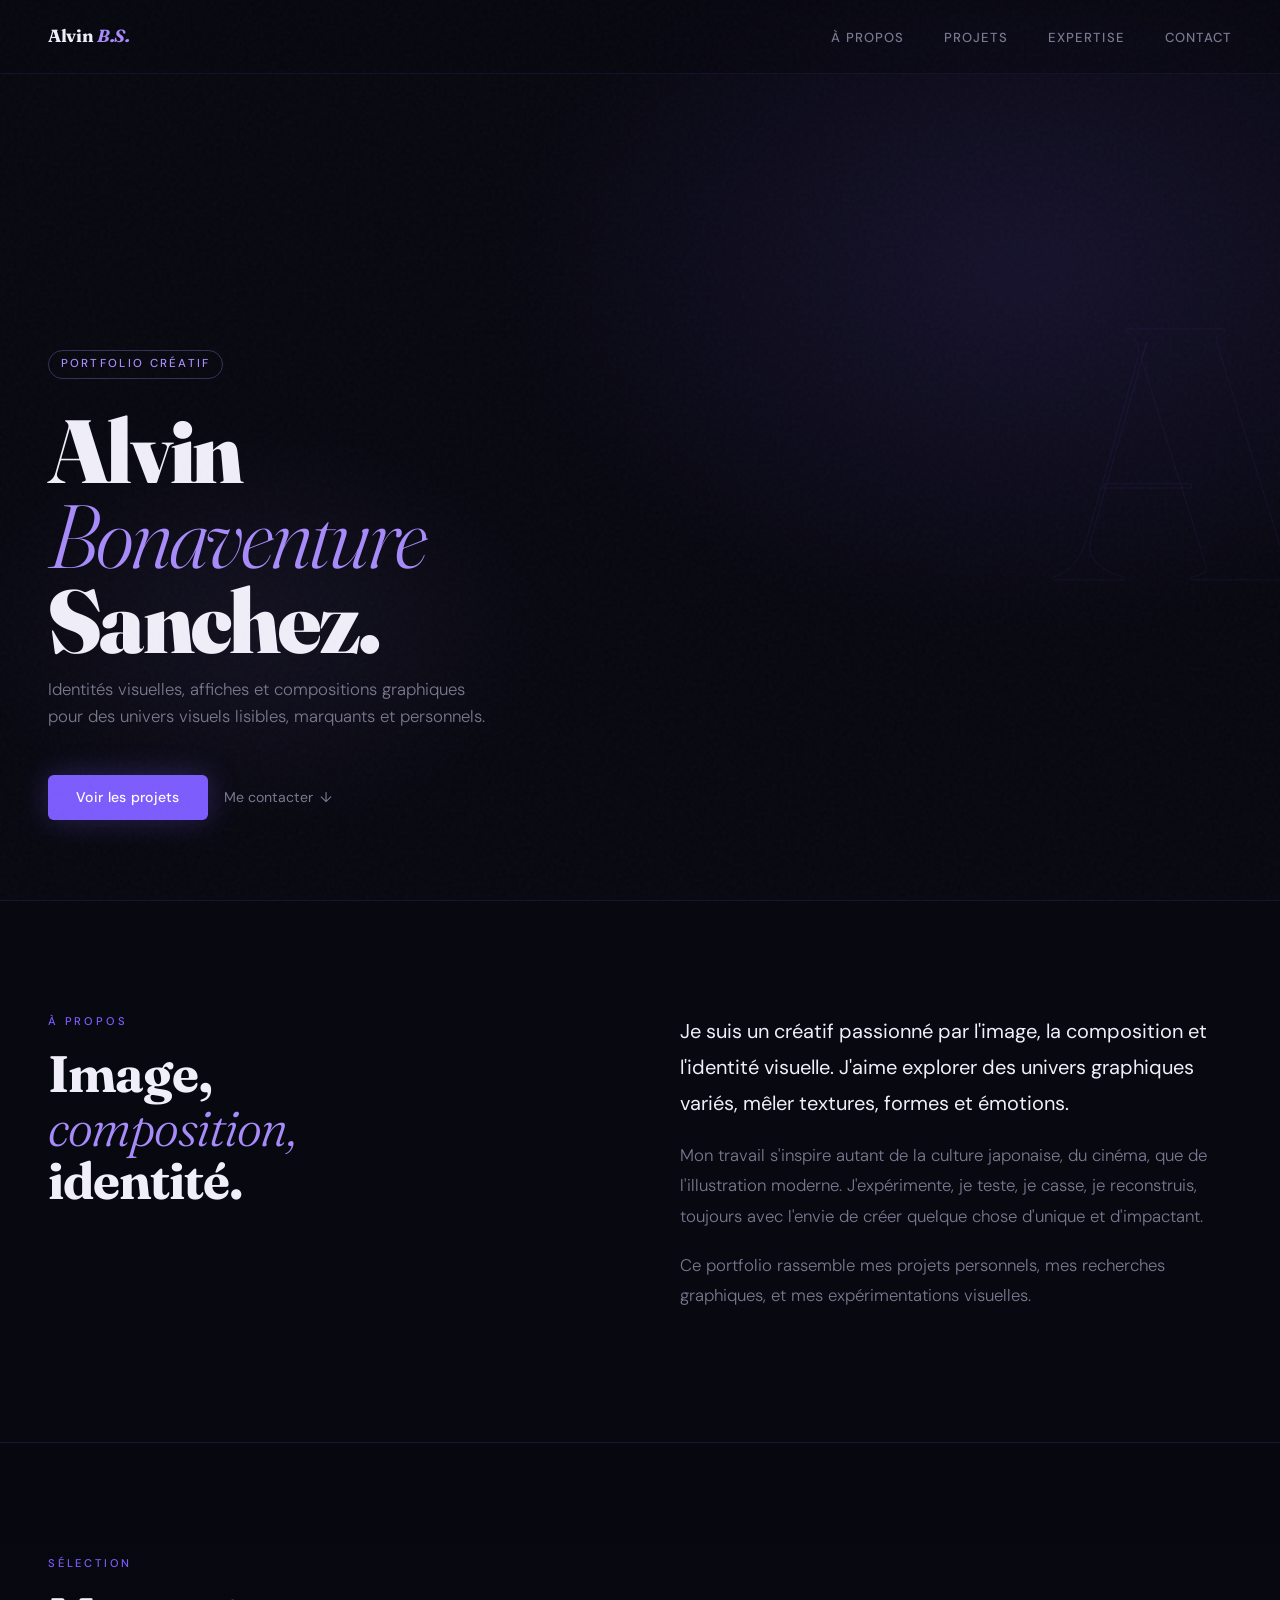
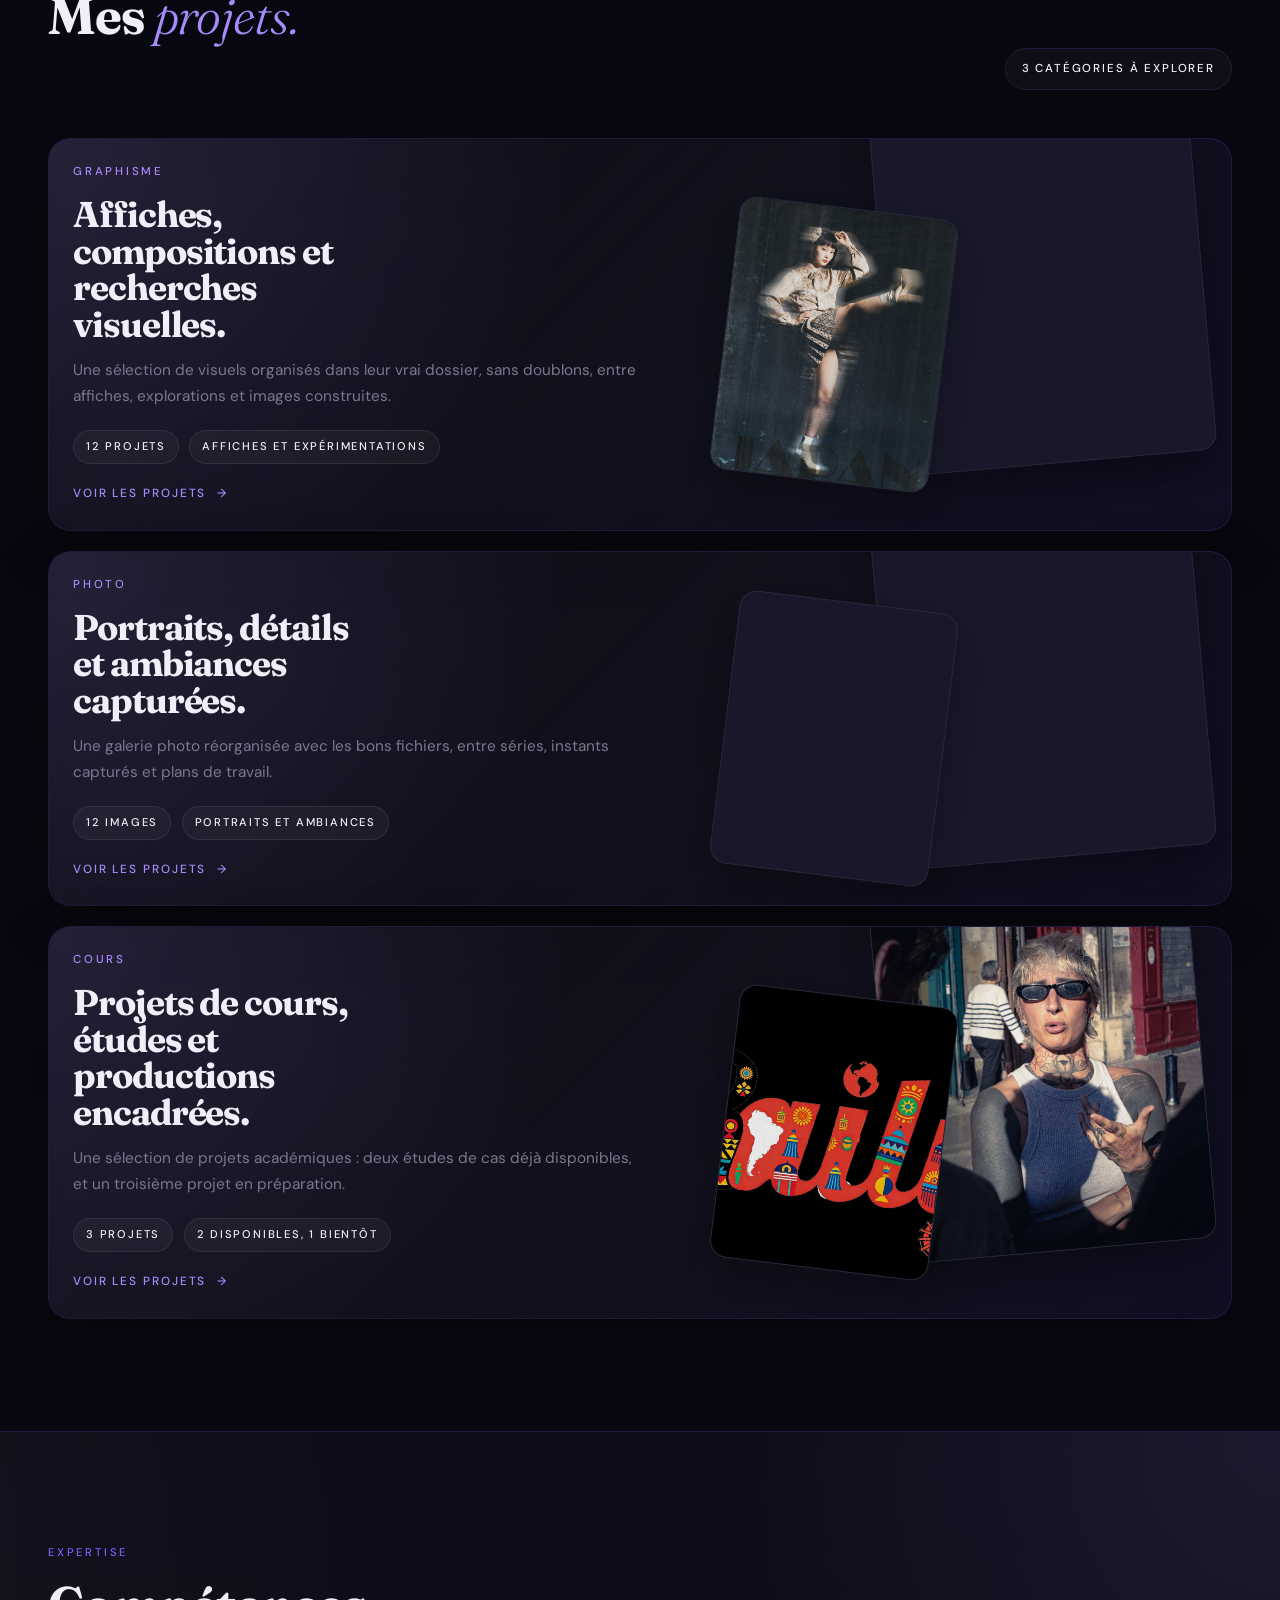
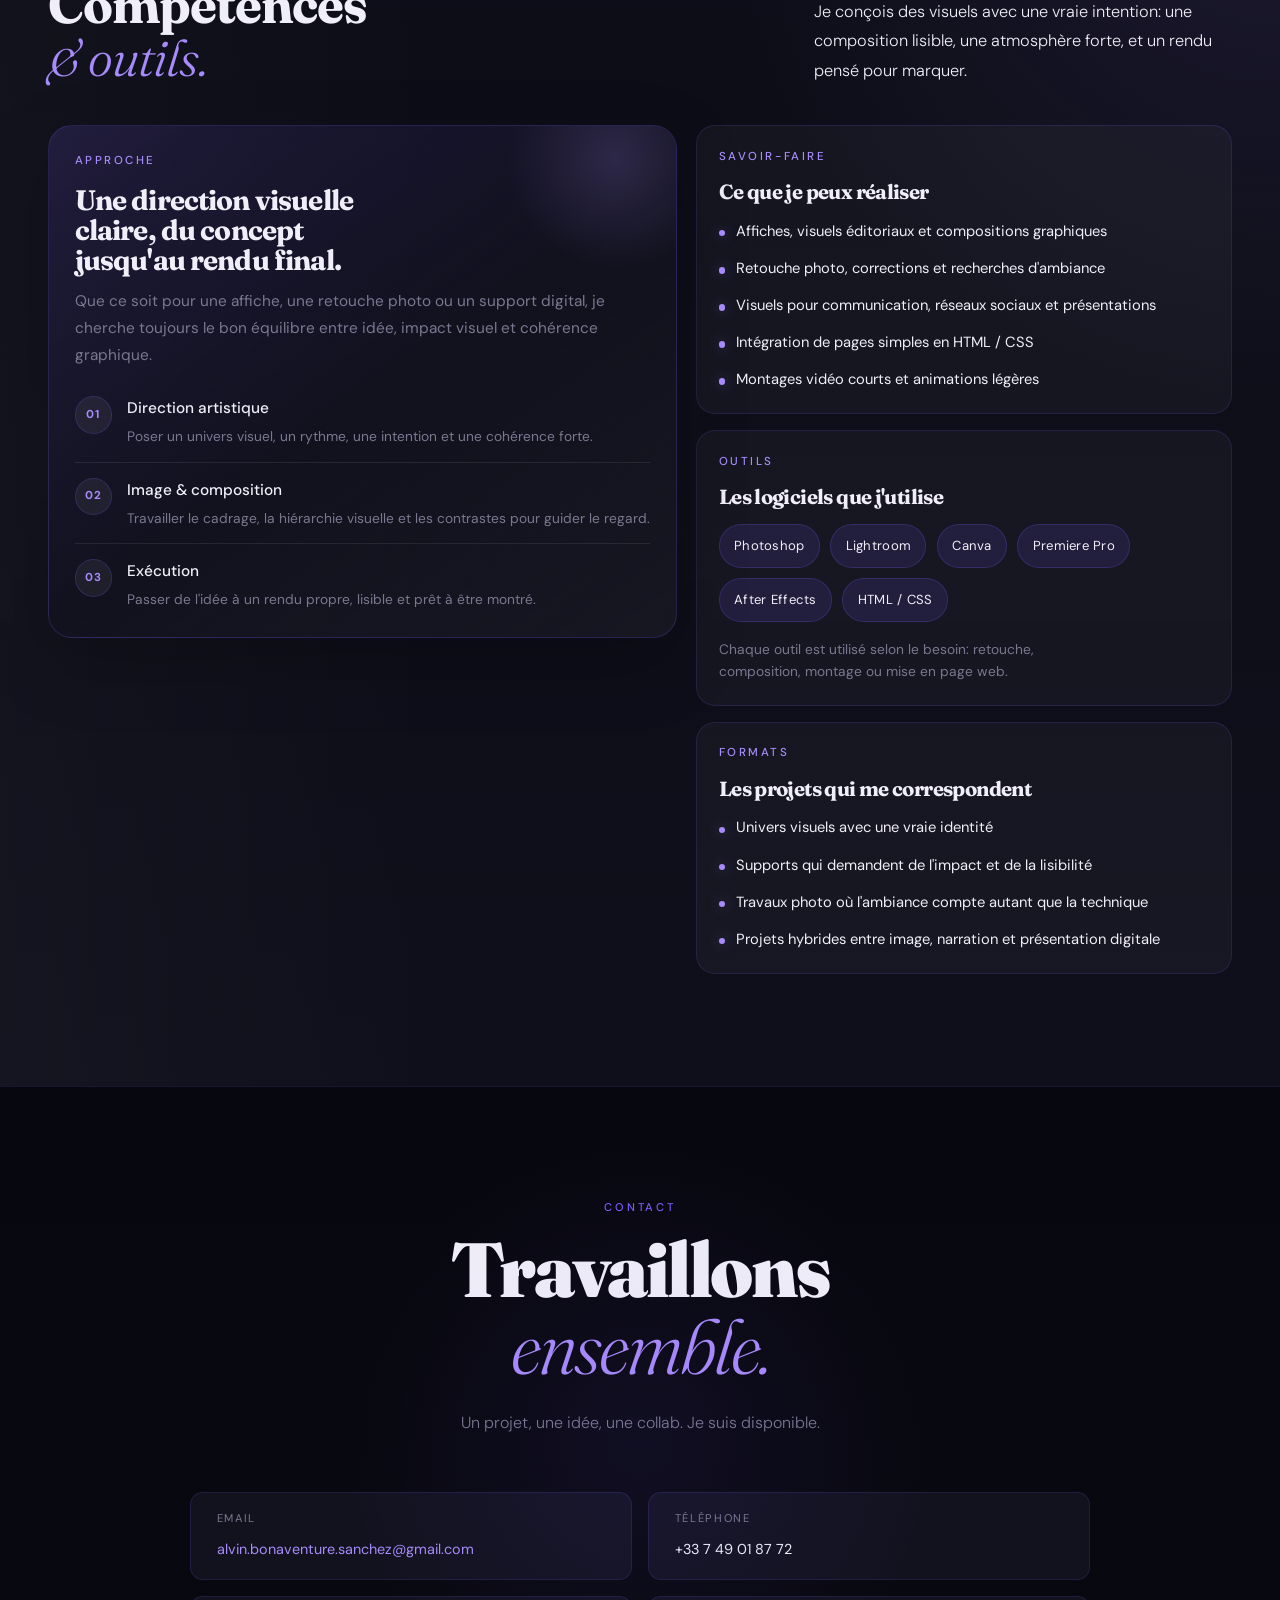
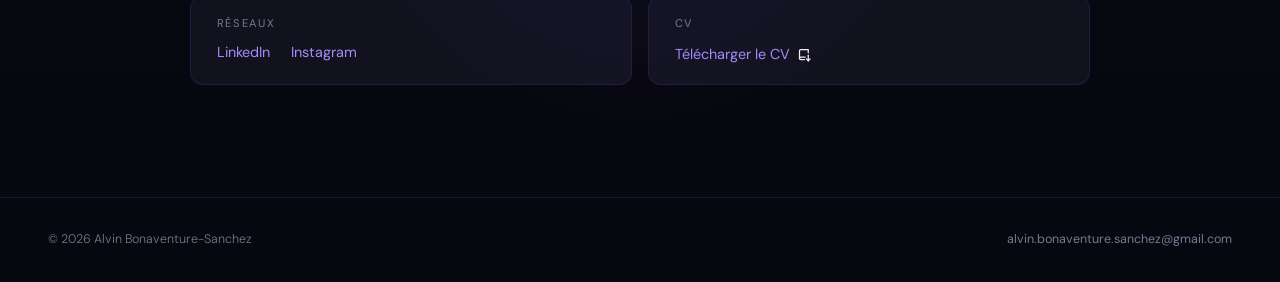
==== commit 960c4a28: "V1_modif-etapes2" ====
--- a/index.html
+++ b/index.html
@@ -50,7 +50,7 @@
     <div class="hero-bg"></div>
     <div class="hero-number">A</div>
 
-    <div class="hero-tag">Portfolio cr&eacute;atif 2025</div>
+    <div class="hero-tag">Portfolio cr&eacute;atif</div>
 
     <h1 class="hero-title">
       Alvin<br />
@@ -59,8 +59,8 @@
     </h1>
 
     <p class="hero-sub">
-      Cr&eacute;atif graphique, affiches, identit&eacute;s visuelles,<br />
-      exp&eacute;rimentations. Quelque chose d'unique, toujours.
+      Identit&eacute;s visuelles, affiches et compositions graphiques<br />
+      pour des univers visuels lisibles, marquants et personnels.
     </p>
 
     <div class="hero-cta">
@@ -87,7 +87,7 @@
   <section id="projects">
     <div class="projects-header">
       <div>
-        <p class="section-label">Selection</p>
+        <p class="section-label">S&eacute;lection</p>
         <h2 class="section-title">Mes <em>projets.</em></h2>
       </div>
       <span class="projects-count">3 cat&eacute;gories &agrave; explorer</span>
@@ -104,7 +104,7 @@
               <span>12 projets</span>
               <span>Affiches et exp&eacute;rimentations</span>
             </div>
-            <span class="project-category-action">Cliquer pour ouvrir la cat&eacute;gorie</span>
+            <span class="project-category-action">Voir les projets</span>
           </div>
 
           <div class="project-category-preview" aria-hidden="true">
@@ -238,7 +238,7 @@
               <span>12 images</span>
               <span>Portraits et ambiances</span>
             </div>
-            <span class="project-category-action">Cliquer pour ouvrir la cat&eacute;gorie</span>
+            <span class="project-category-action">Voir les projets</span>
           </div>
 
           <div class="project-category-preview" aria-hidden="true">
@@ -367,12 +367,12 @@
           <div class="project-category-copy">
             <p class="project-category-label">Cours</p>
             <h3>Projets de cours, &eacute;tudes et productions encadr&eacute;es.</h3>
-            <p>Une s&eacute;lection de projets acad&eacute;miques: deux case studies d&eacute;j&agrave; disponibles, et un troisi&egrave;me projet actuellement en cours de traitement qui sera ajout&eacute; tr&egrave;s bient&ocirc;t.</p>
+            <p>Une s&eacute;lection de projets acad&eacute;miques : deux &eacute;tudes de cas d&eacute;j&agrave; disponibles, et un troisi&egrave;me projet en pr&eacute;paration.</p>
             <div class="project-category-meta">
               <span>3 projets</span>
               <span>2 disponibles, 1 bient&ocirc;t</span>
             </div>
-            <span class="project-category-action">Cliquer pour ouvrir la cat&eacute;gorie</span>
+            <span class="project-category-action">Voir les projets</span>
           </div>
 
           <div class="project-category-preview" aria-hidden="true">
@@ -392,8 +392,8 @@
                   <p class="project-entry-tag">Projet MMI</p>
                   <h4>Mouvement et tatouage</h4>
                   <p>Une s&eacute;rie photographique qui interroge la mani&egrave;re de montrer le mouvement dans une image fixe, en faisant du tatouage un point central entre studio et contexte urbain.</p>
-                  <p class="project-entry-note">Cliquer sur l'image pour l'ouvrir en grand, ou utiliser le lien ci-dessous pour consulter le case study complet.</p>
-                  <a class="project-entry-cta" href="projects/projet-photo-tatouage.html">Voir le case study</a>
+                  <p class="project-entry-note">Agrandir l'image ou consulter l'&eacute;tude de cas compl&egrave;te.</p>
+                  <a class="project-entry-cta" href="projects/projet-photo-tatouage.html">Voir l'&eacute;tude de cas</a>
                 </div>
               </article>
 
@@ -405,20 +405,20 @@
                   <p class="project-entry-tag">Projet de groupe</p>
                   <h4>Raily</h4>
                   <p>Un jeu de plateau interculturel imagin&eacute; pour le s&eacute;minaire "A la rencontre du monde", o&ugrave; l'on traverse les Am&eacute;riques en posant des rails, en r&eacute;pondant &agrave; des questions et en reliant recherche, game design et identit&eacute; visuelle.</p>
-                  <p class="project-entry-note">Cliquer sur l'image pour l'ouvrir en grand, ou utiliser le lien ci-dessous pour consulter le case study complet.</p>
-                  <a class="project-entry-cta" href="projects/rails-et-savoirs.html">Voir le case study</a>
+                  <p class="project-entry-note">Agrandir l'image ou consulter l'&eacute;tude de cas compl&egrave;te.</p>
+                  <a class="project-entry-cta" href="projects/rails-et-savoirs.html">Voir l'&eacute;tude de cas</a>
                 </div>
               </article>
 
               <article class="project-entry project-entry--placeholder">
                 <div class="project-entry-placeholder" aria-hidden="true">
-                  <span>Publication prochaine</span>
+                  <span>&Eacute;tude de cas en pr&eacute;paration</span>
                 </div>
                 <div class="project-entry-body">
                   <p class="project-entry-tag">En cours</p>
-                  <h4>Projet de cours 03</h4>
-                  <p>La mise en page de ce troisi&egrave;me projet est encore en pr&eacute;paration. Le contenu sera ajout&eacute; d&egrave;s qu'il sera pr&ecirc;t &agrave; &ecirc;tre pr&eacute;sent&eacute;.</p>
-                  <p class="project-entry-note">Pour l'instant, cette fiche sert d'annonce: le projet arrive bient&ocirc;t sur le portfolio.</p>
+                  <h4>Nouvelle &eacute;tude de cas</h4>
+                  <p>Ce troisi&egrave;me projet est en cours de mise en forme. Il sera ajout&eacute; avec le m&ecirc;me niveau de contexte, de visuels et d'analyse que les autres pages.</p>
+                  <p class="project-entry-note">Une fiche plus compl&egrave;te viendra enrichir cette s&eacute;lection.</p>
                 </div>
               </article>
             </div>
@@ -463,7 +463,7 @@
           <div class="skills-highlight">
             <span>03</span>
             <div>
-              <strong>Execution</strong>
+              <strong>Ex&eacute;cution</strong>
               <p>Passer de l'id&eacute;e &agrave; un rendu propre, lisible et pr&ecirc;t &agrave; &ecirc;tre montr&eacute;.</p>
             </div>
           </div>
@@ -546,7 +546,7 @@
   </section>
 
   <footer>
-    <p>&copy; 2025 Alvin Bonaventure-Sanchez</p>
+    <p>&copy; 2026 Alvin Bonaventure-Sanchez</p>
     <a href="mailto:alvin.bonaventure.sanchez@gmail.com">alvin.bonaventure.sanchez@gmail.com</a>
   </footer>
 
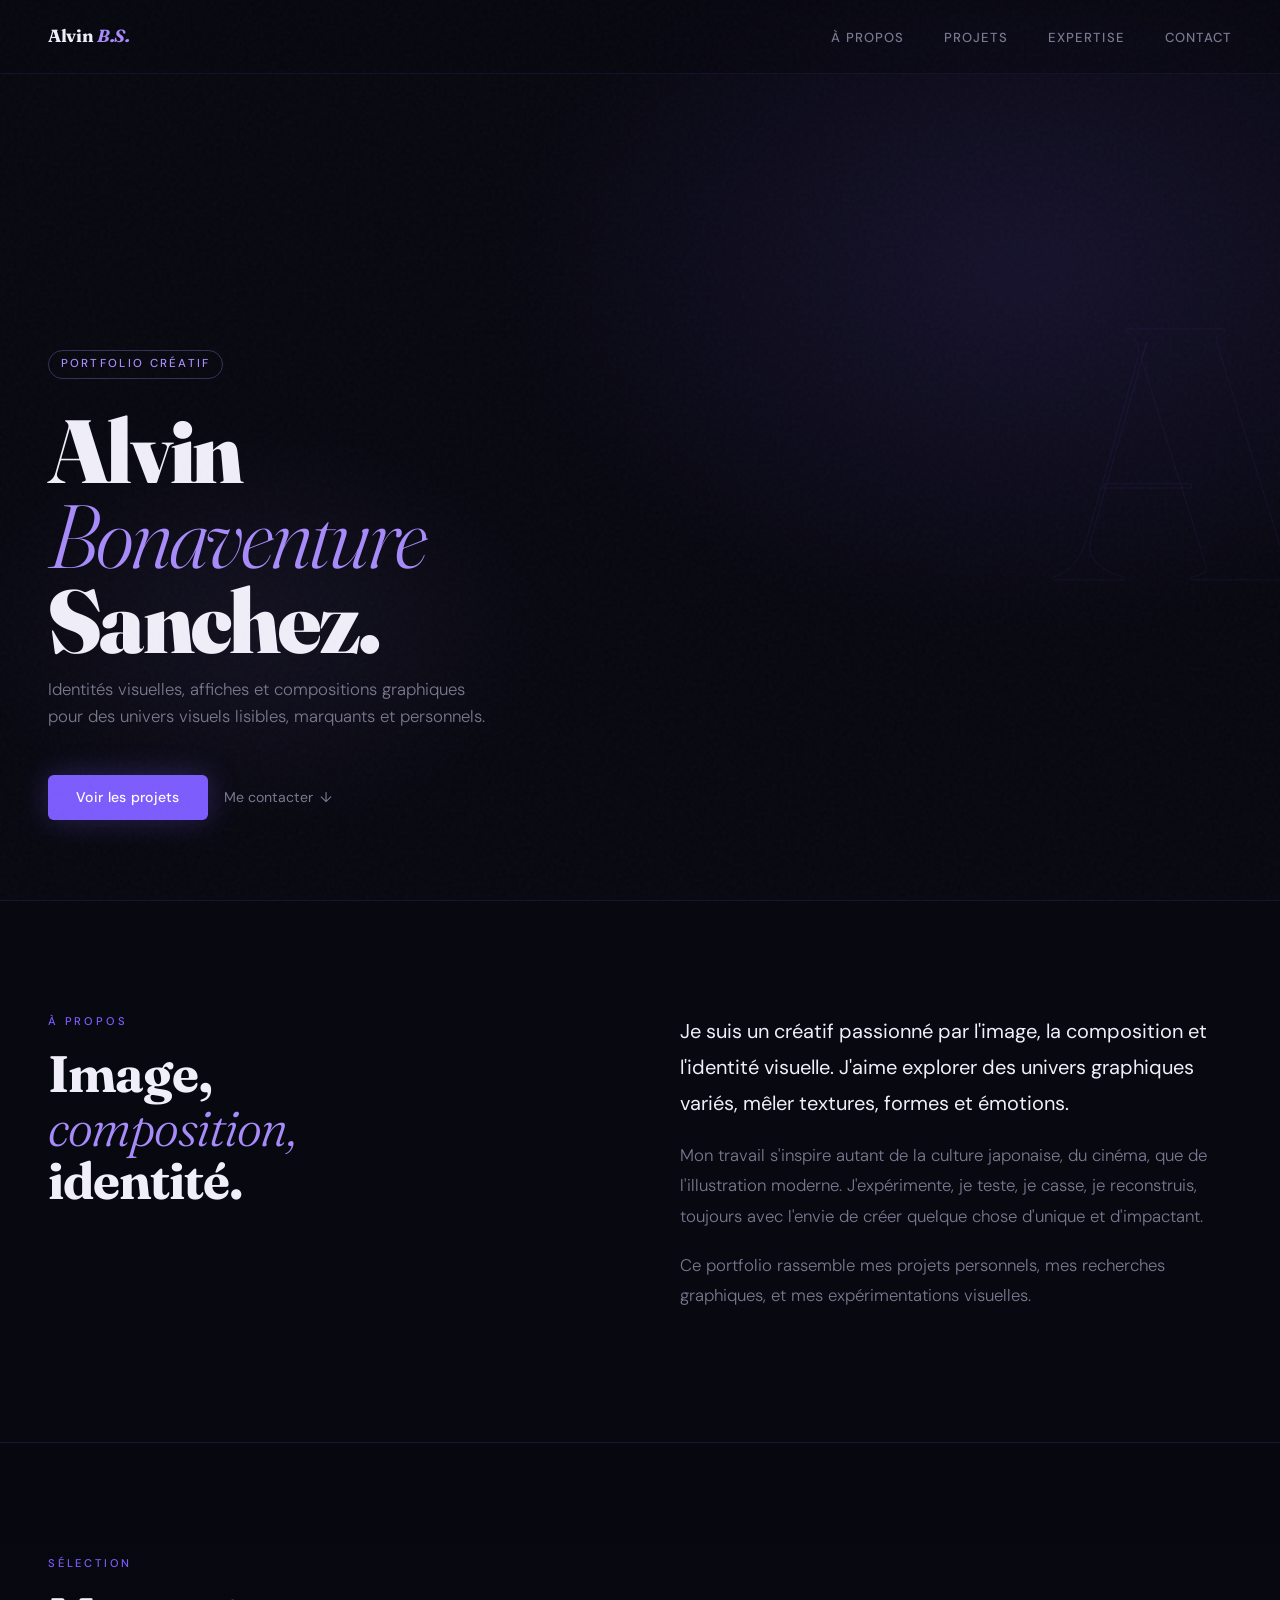
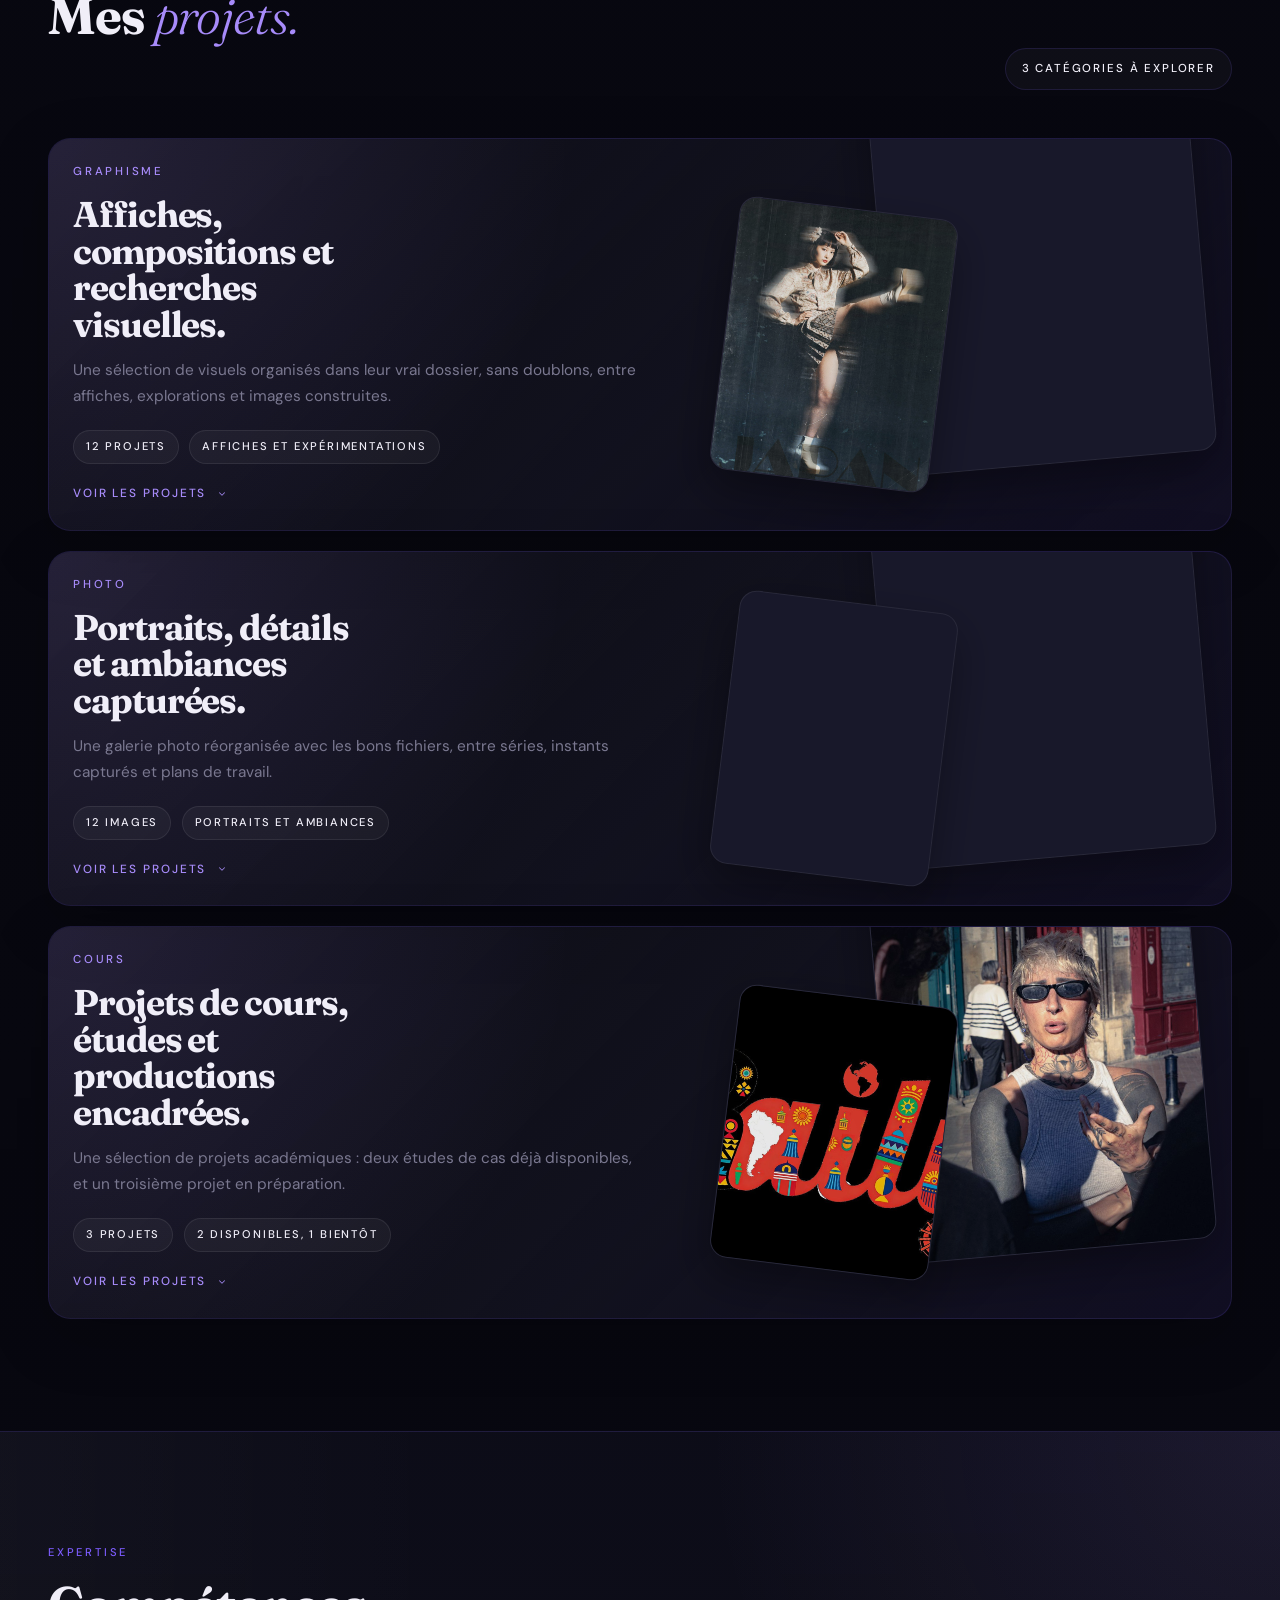
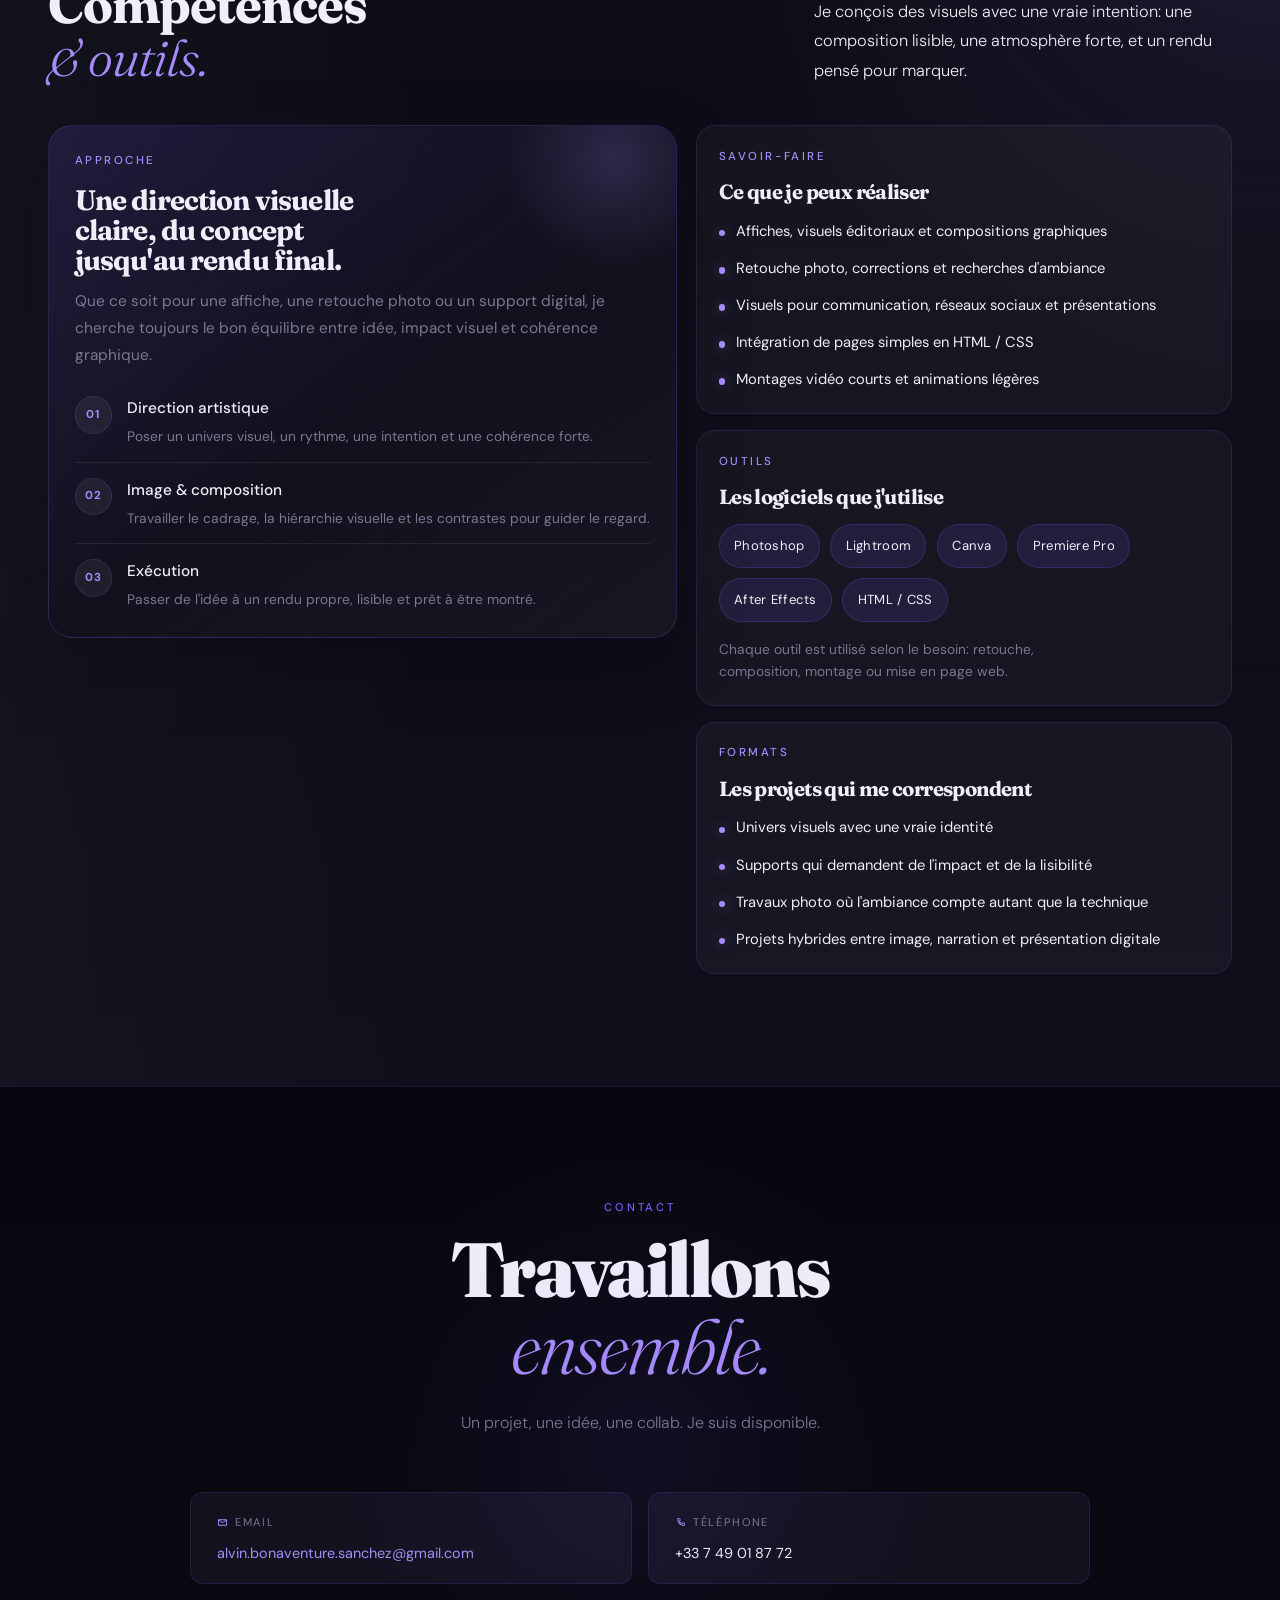
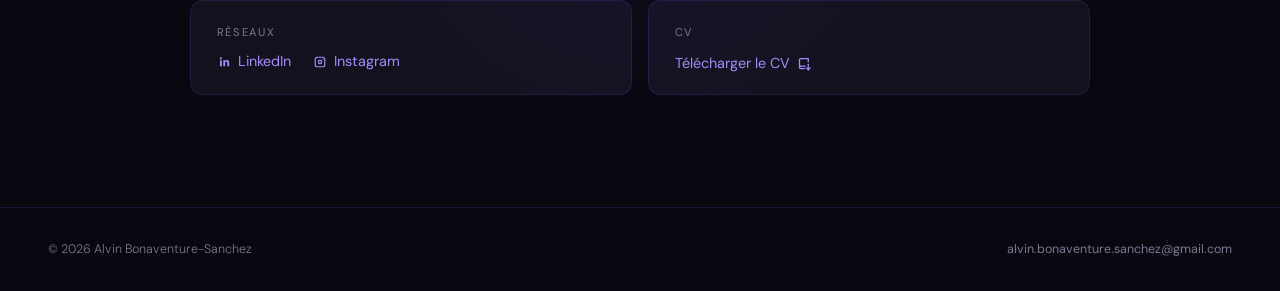
==== commit 9fffd5f6: "etape 3_ readme" ====
--- a/index.html
+++ b/index.html
@@ -4,6 +4,15 @@
   <meta charset="UTF-8" />
   <meta name="viewport" content="width=device-width, initial-scale=1.0" />
   <title>Alvin Bonaventure-Sanchez Portfolio</title>
+  <meta name="description" content="Portfolio d'Alvin Bonaventure-Sanchez, cr&eacute;atif graphique sp&eacute;cialis&eacute; en affiches, identit&eacute;s visuelles, photographie et exp&eacute;rimentations visuelles." />
+  <meta property="og:title" content="Alvin Bonaventure-Sanchez - Portfolio" />
+  <meta property="og:description" content="Affiches, compositions graphiques, photographie et projets de cours." />
+  <meta property="og:type" content="website" />
+  <meta property="og:image" content="assets/images/og-cover.jpg" />
+  <meta name="twitter:card" content="summary_large_image" />
+  <meta name="twitter:title" content="Alvin Bonaventure-Sanchez - Portfolio" />
+  <meta name="twitter:description" content="Affiches, compositions graphiques, photographie et projets de cours." />
+  <meta name="twitter:image" content="assets/images/og-cover.jpg" />
   <script>
     (function () {
       try {
@@ -22,6 +31,7 @@
   <link rel="preconnect" href="https://fonts.googleapis.com" />
   <link rel="preconnect" href="https://fonts.gstatic.com" crossorigin />
   <link href="https://fonts.googleapis.com/css2?family=Fraunces:ital,opsz,wght@0,9..144,300;0,9..144,700;0,9..144,900;1,9..144,300;1,9..144,700&family=DM+Sans:wght@300;400;500&display=swap" rel="stylesheet" />
+  <link rel="icon" href="assets/images/icone/favicon.svg" type="image/svg+xml" />
   <link rel="stylesheet" href="assets/css/alvin-portfolio.css" />
 </head>
 <body class="home-page">
@@ -104,7 +114,10 @@
               <span>12 projets</span>
               <span>Affiches et exp&eacute;rimentations</span>
             </div>
-            <span class="project-category-action">Voir les projets</span>
+            <span class="project-category-action">
+              <span class="project-category-action-text">Voir les projets</span>
+              <span class="project-category-chevron icon-mask icon-chevron-down" aria-hidden="true"></span>
+            </span>
           </div>
 
           <div class="project-category-preview" aria-hidden="true">
@@ -150,7 +163,7 @@
                   <h4>Spider</h4>
                   <p>Une affiche expressive inspir&eacute;e des codes du film et d'une typographie assum&eacute;e.</p>
                 </div>
-              </article>
+              </articl
 
               <article class="project-entry">
                 <img src="assets/images/projects/Affiches,%20compositions%20et%20recherches%20visuelles/nenuphar-atmosphere-visual.jpg" alt="Visuel N&eacute;nuphar" class="project-entry-image" loading="lazy" />
@@ -238,7 +251,10 @@
               <span>12 images</span>
               <span>Portraits et ambiances</span>
             </div>
-            <span class="project-category-action">Voir les projets</span>
+            <span class="project-category-action">
+              <span class="project-category-action-text">Voir les projets</span>
+              <span class="project-category-chevron icon-mask icon-chevron-down" aria-hidden="true"></span>
+            </span>
           </div>
 
           <div class="project-category-preview" aria-hidden="true">
@@ -372,7 +388,10 @@
               <span>3 projets</span>
               <span>2 disponibles, 1 bient&ocirc;t</span>
             </div>
-            <span class="project-category-action">Voir les projets</span>
+            <span class="project-category-action">
+              <span class="project-category-action-text">Voir les projets</span>
+              <span class="project-category-chevron icon-mask icon-chevron-down" aria-hidden="true"></span>
+            </span>
           </div>
 
           <div class="project-category-preview" aria-hidden="true">
@@ -393,7 +412,10 @@
                   <h4>Mouvement et tatouage</h4>
                   <p>Une s&eacute;rie photographique qui interroge la mani&egrave;re de montrer le mouvement dans une image fixe, en faisant du tatouage un point central entre studio et contexte urbain.</p>
                   <p class="project-entry-note">Agrandir l'image ou consulter l'&eacute;tude de cas compl&egrave;te.</p>
-                  <a class="project-entry-cta" href="projects/projet-photo-tatouage.html">Voir l'&eacute;tude de cas</a>
+                  <a class="project-entry-cta" href="projects/projet-photo-tatouage.html">
+                    Voir l'&eacute;tude de cas
+                    <span class="project-entry-cta-icon icon-mask icon-arrow-right" aria-hidden="true"></span>
+                  </a>
                 </div>
               </article>
 
@@ -406,7 +428,10 @@
                   <h4>Raily</h4>
                   <p>Un jeu de plateau interculturel imagin&eacute; pour le s&eacute;minaire "A la rencontre du monde", o&ugrave; l'on traverse les Am&eacute;riques en posant des rails, en r&eacute;pondant &agrave; des questions et en reliant recherche, game design et identit&eacute; visuelle.</p>
                   <p class="project-entry-note">Agrandir l'image ou consulter l'&eacute;tude de cas compl&egrave;te.</p>
-                  <a class="project-entry-cta" href="projects/rails-et-savoirs.html">Voir l'&eacute;tude de cas</a>
+                  <a class="project-entry-cta" href="projects/rails-et-savoirs.html">
+                    Voir l'&eacute;tude de cas
+                    <span class="project-entry-cta-icon icon-mask icon-arrow-right" aria-hidden="true"></span>
+                  </a>
                 </div>
               </article>
 
@@ -518,20 +543,26 @@
 
     <div class="contact-cards reveal">
       <div class="contact-card">
-        <label>Email</label>
+        <label><span class="contact-card-icon icon-mask icon-mail" aria-hidden="true"></span>Email</label>
         <a href="mailto:alvin.bonaventure.sanchez@gmail.com">alvin.bonaventure.sanchez@gmail.com</a>
       </div>
 
       <div class="contact-card">
-        <label>T&eacute;l&eacute;phone</label>
+        <label><span class="contact-card-icon icon-mask icon-phone" aria-hidden="true"></span>T&eacute;l&eacute;phone</label>
         <span>+33 7 49 01 87 72</span>
       </div>
 
       <div class="contact-card">
         <label>R&eacute;seaux</label>
         <div class="contact-social-links">
-          <a href="https://www.linkedin.com/in/alvin-bonaventure-sanchez-624a37389/" target="_blank" rel="noreferrer">LinkedIn</a>
-          <a href="https://www.instagram.com/alvin.bsanchez/" target="_blank" rel="noreferrer">Instagram</a>
+          <a href="https://www.linkedin.com/in/alvin-bonaventure-sanchez-624a37389/" target="_blank" rel="noreferrer">
+            <span class="contact-social-icon icon-mask icon-linkedin" aria-hidden="true"></span>
+            LinkedIn
+          </a>
+          <a href="https://www.instagram.com/alvin.bsanchez/" target="_blank" rel="noreferrer">
+            <span class="contact-social-icon icon-mask icon-instagram" aria-hidden="true"></span>
+            Instagram
+          </a>
         </div>
       </div>
 
@@ -539,14 +570,14 @@
         <label>CV</label>
         <a class="contact-cv-link" href="assets/images/Alvin_CV.pdf" download="Alvin_CV.pdf">
           T&eacute;l&eacute;charger le CV
-          <span class="contact-cv-icon" aria-hidden="true"></span>
+          <span class="contact-cv-icon icon-mask icon-download" aria-hidden="true"></span>
         </a>
       </div>
     </div>
   </section>
 
   <footer>
-    <p>&copy; 2026 Alvin Bonaventure-Sanchez</p>
+    <p>&copy; <span data-current-year>2026</span> Alvin Bonaventure-Sanchez</p>
     <a href="mailto:alvin.bonaventure.sanchez@gmail.com">alvin.bonaventure.sanchez@gmail.com</a>
   </footer>
 
--- a/assets/css/alvin-portfolio.css
+++ b/assets/css/alvin-portfolio.css
@@ -31,6 +31,66 @@
 svg {
   max-width: 100%;
   height: auto;
+}
+
+.icon-mask {
+  width: 1em;
+  height: 1em;
+  flex: 0 0 auto;
+  display: inline-block;
+  vertical-align: -0.12em;
+  background: currentColor;
+  -webkit-mask-position: center;
+  mask-position: center;
+  -webkit-mask-repeat: no-repeat;
+  mask-repeat: no-repeat;
+  -webkit-mask-size: contain;
+  mask-size: contain;
+}
+
+.icon-mail {
+  -webkit-mask-image: url("../images/icone/mail.svg");
+  mask-image: url("../images/icone/mail.svg");
+}
+
+.icon-phone {
+  -webkit-mask-image: url("../images/icone/phone.svg");
+  mask-image: url("../images/icone/phone.svg");
+}
+
+.icon-linkedin {
+  -webkit-mask-image: url("../images/icone/linkedin.svg");
+  mask-image: url("../images/icone/linkedin.svg");
+}
+
+.icon-instagram {
+  -webkit-mask-image: url("../images/icone/instagram.svg");
+  mask-image: url("../images/icone/instagram.svg");
+}
+
+.icon-download {
+  -webkit-mask-image: url("../images/icone/book-download.svg");
+  mask-image: url("../images/icone/book-download.svg");
+}
+
+.icon-arrow-right {
+  -webkit-mask-image: url("../images/icone/arrow-right.svg");
+  mask-image: url("../images/icone/arrow-right.svg");
+}
+
+.icon-arrow-left {
+  -webkit-mask-image: url("../images/icone/arrow-left.svg");
+  mask-image: url("../images/icone/arrow-left.svg");
+}
+
+.icon-chevron-down {
+  -webkit-mask-image: url("../images/icone/chevron-down.svg");
+  mask-image: url("../images/icone/chevron-down.svg");
+}
+
+.icon-zoom-in {
+  -webkit-mask-image: url("../images/icone/zoom-in.svg");
+  mask-image: url("../images/icone/zoom-in.svg");
 }
 
 body {
@@ -677,14 +737,15 @@
   text-transform: uppercase;
 }
 
-.project-category-action::after {
-  content: "\2192";
+.project-category-chevron {
+  width: 0.9em;
+  height: 0.9em;
+  color: var(--accent2);
   transition: transform 0.3s ease;
 }
 
-.project-category:hover .project-category-action::after,
-.project-category.is-open .project-category-action::after {
-  transform: translateX(4px);
+.project-category.is-open .project-category-chevron {
+  transform: rotate(180deg);
 }
 
 .project-category-preview {
@@ -839,12 +900,35 @@
 }
 
 .lightboxable-image {
+  position: relative;
   cursor: zoom-in;
 }
 
 .lightboxable-link,
 .lightboxable-link .project-entry-image {
   cursor: zoom-in;
+}
+
+.lightboxable-link::before {
+  content: "";
+  position: absolute;
+  top: 0.8rem;
+  right: 0.8rem;
+  z-index: 2;
+  width: 2.2rem;
+  height: 2.2rem;
+  border: 1px solid rgba(167, 139, 250, 0.28);
+  border-radius: 999px;
+  background-color: rgba(18, 18, 31, 0.82);
+  background-image: url("data:image/svg+xml,%3Csvg xmlns='http://www.w3.org/2000/svg' viewBox='0 0 24 24' fill='%23a78bfa'%3E%3Cpath d='M10.5 3a7.5 7.5 0 0 1 5.9 12.1l4.2 4.2a1 1 0 0 1-1.4 1.4L15 16.5A7.5 7.5 0 1 1 10.5 3Zm0 2a5.5 5.5 0 1 0 0 11 5.5 5.5 0 0 0 0-11Zm0 2.2a1 1 0 0 1 1 1v1.3h1.3a1 1 0 1 1 0 2h-1.3v1.3a1 1 0 1 1-2 0v-1.3H8.2a1 1 0 1 1 0-2h1.3V8.2a1 1 0 0 1 1-1Z'/%3E%3C/svg%3E");
+  background-position: center;
+  background-repeat: no-repeat;
+  background-size: 1rem;
+  opacity: 0;
+  transform: translateY(-4px);
+  transition: opacity 0.25s ease, transform 0.25s ease, border-color 0.25s ease;
+  backdrop-filter: blur(10px);
+  pointer-events: none;
 }
 
 .lightboxable-image:focus-visible {
@@ -926,6 +1010,13 @@
   transform: translateY(0);
 }
 
+.project-entry--course:hover .lightboxable-link::before,
+.lightboxable-link:focus-visible::before {
+  opacity: 1;
+  transform: translateY(0);
+  border-color: rgba(167, 139, 250, 0.42);
+}
+
 .project-entry--course .lightboxable-link::after {
   content: "Agrandir l'image";
 }
@@ -952,13 +1043,15 @@
   text-transform: uppercase;
 }
 
-.project-entry-cta::after {
-  content: "\2192";
+.project-entry-cta-icon {
+  width: 1em;
+  height: 1em;
+  color: var(--accent2);
   transition: transform 0.25s ease;
 }
 
-.project-entry-cta:hover::after,
-.project-entry-cta:focus-visible::after {
+.project-entry-cta:hover .project-entry-cta-icon,
+.project-entry-cta:focus-visible .project-entry-cta-icon {
   transform: translateX(4px);
 }
 
@@ -1031,10 +1124,10 @@
   aspect-ratio: 1;
   display: grid;
   place-items: center;
-  border: 1px solid rgba(255, 255, 255, 0.08);
+  border: 1px solid rgba(167, 139, 250, 0.16);
   border-radius: 999px;
-  background: rgba(255, 255, 255, 0.04);
-  color: var(--text);
+  background: rgba(124, 92, 252, 0.08);
+  color: var(--accent2);
   cursor: pointer;
   font: inherit;
   font-size: 1rem;
@@ -1043,9 +1136,9 @@
 
 .project-carousel-arrow:hover:not(:disabled) {
   transform: translateY(-1px);
-  border-color: rgba(124, 92, 252, 0.4);
-  background: rgba(124, 92, 252, 0.14);
-  color: var(--accent2);
+  border-color: rgba(167, 139, 250, 0.46);
+  background: rgba(124, 92, 252, 0.16);
+  color: #c4aeff;
 }
 
 .project-carousel-arrow:focus-visible {
@@ -1056,6 +1149,11 @@
 .project-carousel-arrow:disabled {
   opacity: 0.35;
   cursor: not-allowed;
+}
+
+.project-carousel-arrow-icon {
+  width: 1.05rem;
+  height: 1.05rem;
 }
 
 .detail-shell > section {
@@ -1313,6 +1411,39 @@
   border: 1px solid var(--border);
   border-radius: 1.2rem;
   overflow: hidden;
+}
+
+.detail-gallery-item {
+  position: relative;
+}
+
+.detail-gallery-item::before {
+  content: "";
+  position: absolute;
+  top: 0.8rem;
+  right: 0.8rem;
+  z-index: 2;
+  width: 2.2rem;
+  height: 2.2rem;
+  border: 1px solid rgba(167, 139, 250, 0.28);
+  border-radius: 999px;
+  background-color: rgba(18, 18, 31, 0.82);
+  background-image: url("data:image/svg+xml,%3Csvg xmlns='http://www.w3.org/2000/svg' viewBox='0 0 24 24' fill='%23a78bfa'%3E%3Cpath d='M10.5 3a7.5 7.5 0 0 1 5.9 12.1l4.2 4.2a1 1 0 0 1-1.4 1.4L15 16.5A7.5 7.5 0 1 1 10.5 3Zm0 2a5.5 5.5 0 1 0 0 11 5.5 5.5 0 0 0 0-11Zm0 2.2a1 1 0 0 1 1 1v1.3h1.3a1 1 0 1 1 0 2h-1.3v1.3a1 1 0 1 1-2 0v-1.3H8.2a1 1 0 1 1 0-2h1.3V8.2a1 1 0 0 1 1-1Z'/%3E%3C/svg%3E");
+  background-position: center;
+  background-repeat: no-repeat;
+  background-size: 1rem;
+  opacity: 0;
+  transform: translateY(-4px);
+  transition: opacity 0.25s ease, transform 0.25s ease, border-color 0.25s ease;
+  backdrop-filter: blur(10px);
+  pointer-events: none;
+}
+
+.detail-gallery-item:hover::before,
+.detail-gallery-item:focus-within::before {
+  opacity: 1;
+  transform: translateY(0);
+  border-color: rgba(167, 139, 250, 0.42);
 }
 
 .detail-card,
@@ -1971,7 +2102,10 @@
 }
 
 .contact-card label {
-  display: block;
+  display: inline-flex;
+  align-items: center;
+  gap: 0.45rem;
+  width: 100%;
   font-size: 0.7rem;
   letter-spacing: 0.15em;
   text-transform: uppercase;
@@ -1992,12 +2126,40 @@
   color: var(--accent2);
 }
 
+.contact-card-icon,
+.contact-social-icon {
+  width: 1em;
+  height: 1em;
+}
+
+.contact-card .contact-card-icon,
+.contact-card .contact-social-icon,
+.contact-card .contact-cv-icon {
+  color: var(--accent2);
+}
+
+.contact-card:hover .contact-card-icon,
+.contact-card:hover .contact-social-icon,
+.contact-card:hover .contact-cv-icon {
+  color: #c4aeff;
+}
+
+.contact-card label .contact-card-icon {
+  font-size: 1em;
+}
+
 .contact-social-links {
   display: flex;
   flex-wrap: wrap;
   gap: 0.45rem 1.35rem;
 }
 
+.contact-social-links a {
+  display: inline-flex;
+  align-items: center;
+  gap: 0.45rem;
+}
+
 .contact-cv-link {
   display: inline-flex;
   align-items: center;
@@ -2007,10 +2169,6 @@
 .contact-cv-icon {
   width: 1.05em;
   height: 1.05em;
-  flex: 0 0 auto;
-  background: currentColor;
-  -webkit-mask: url("../images/icone/book-download.svg") center / contain no-repeat;
-  mask: url("../images/icone/book-download.svg") center / contain no-repeat;
 }
 
 footer {
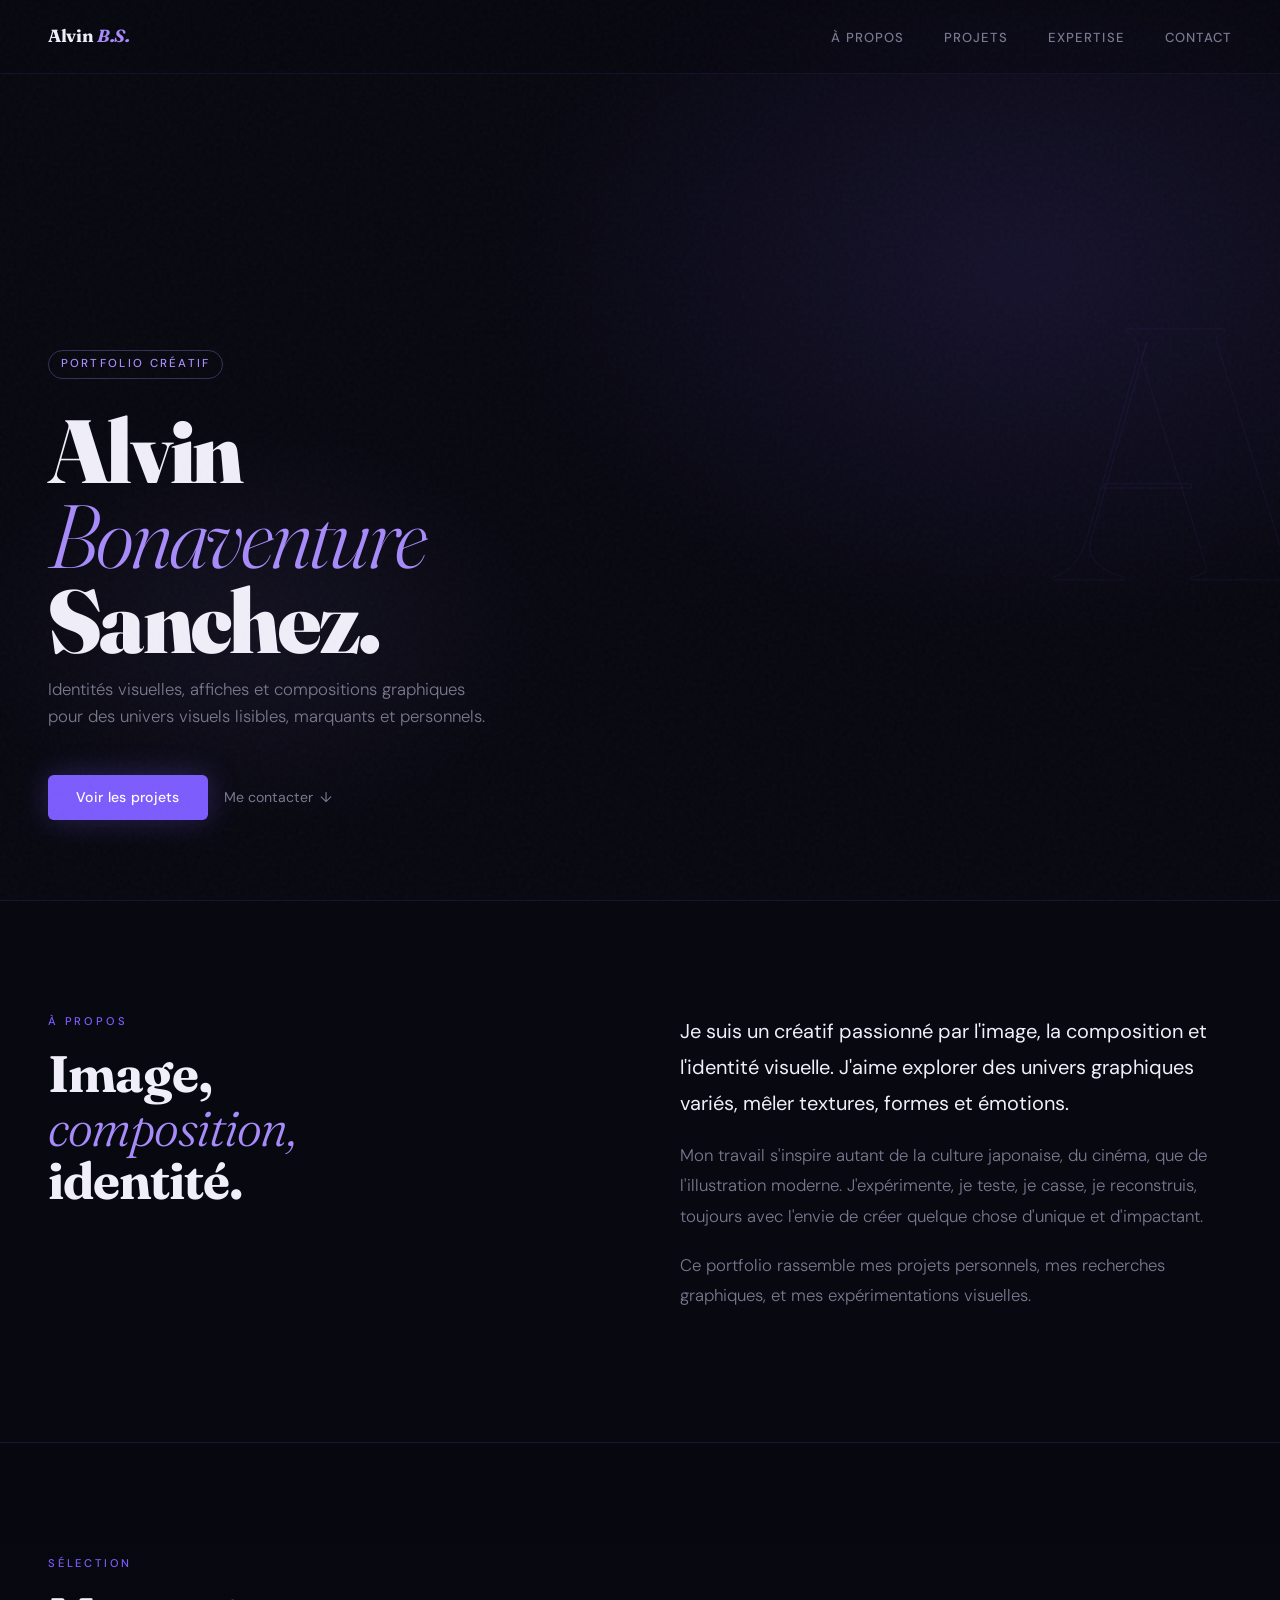
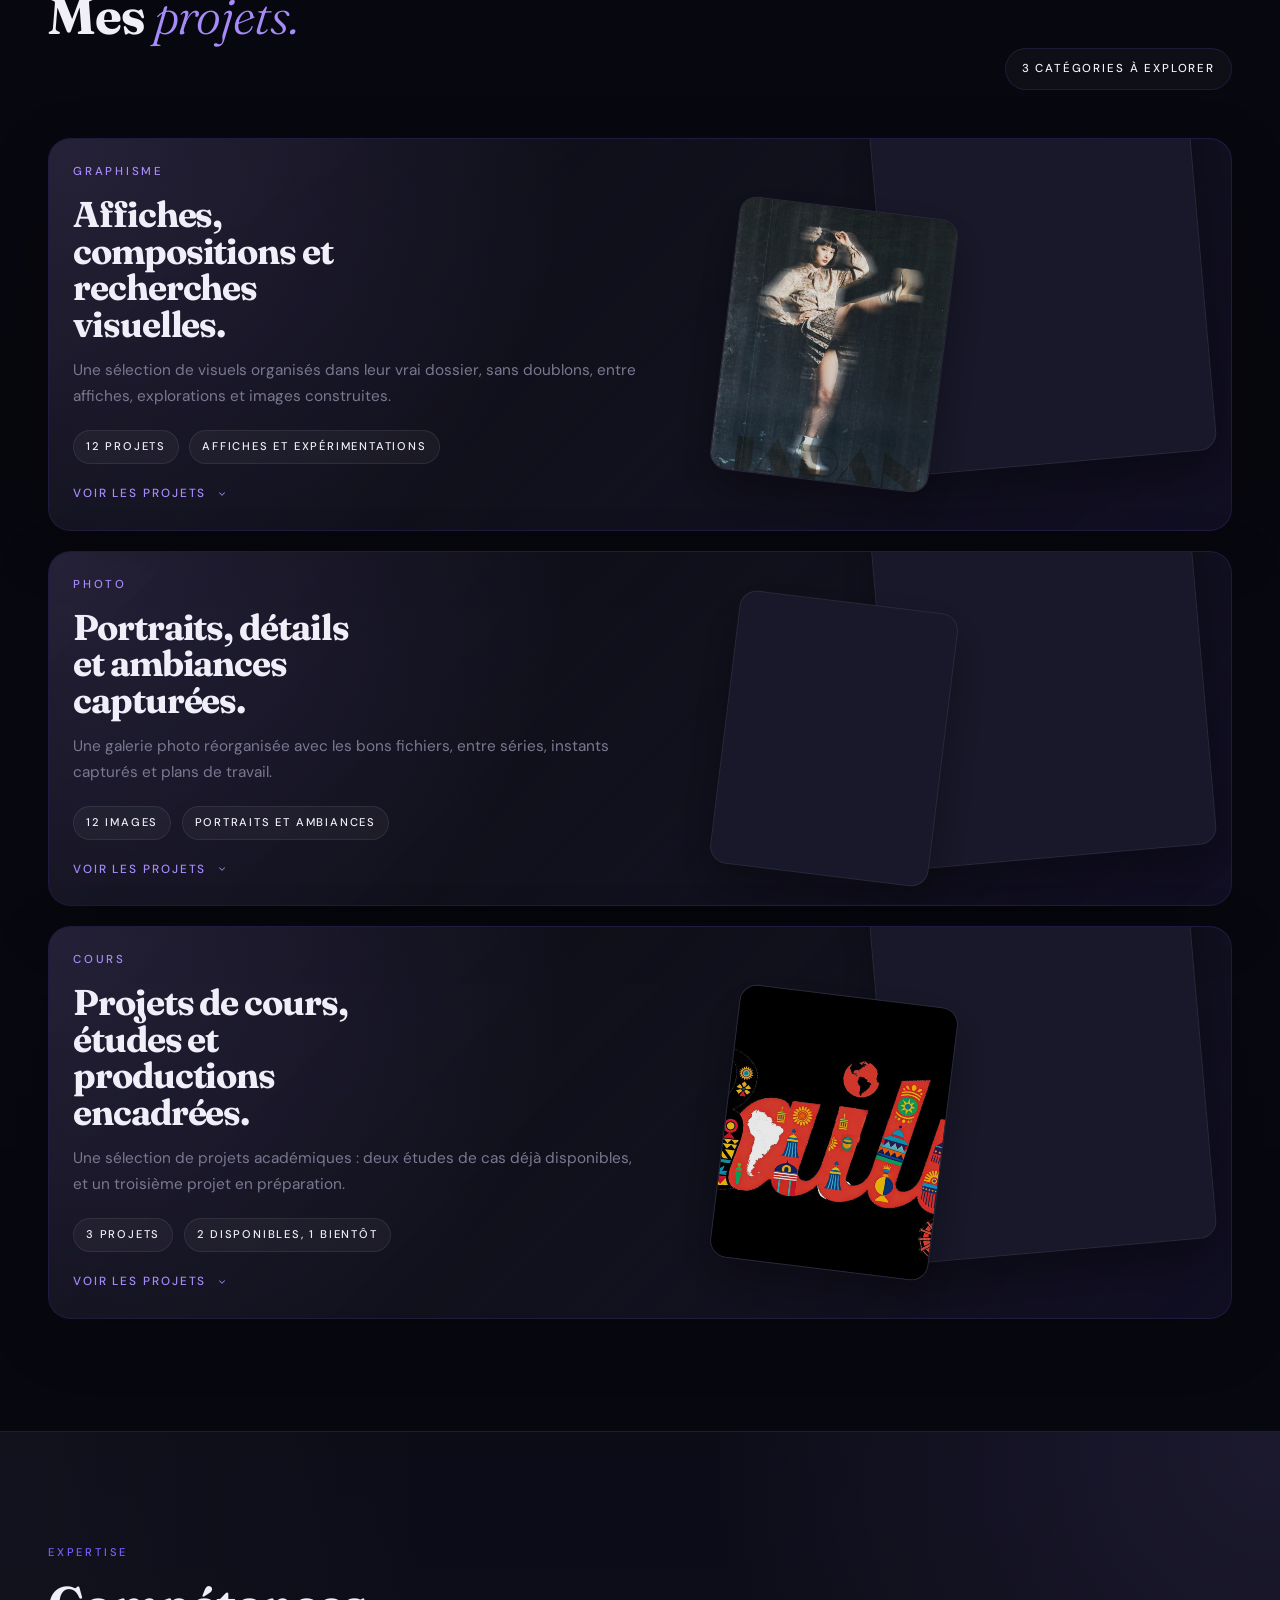
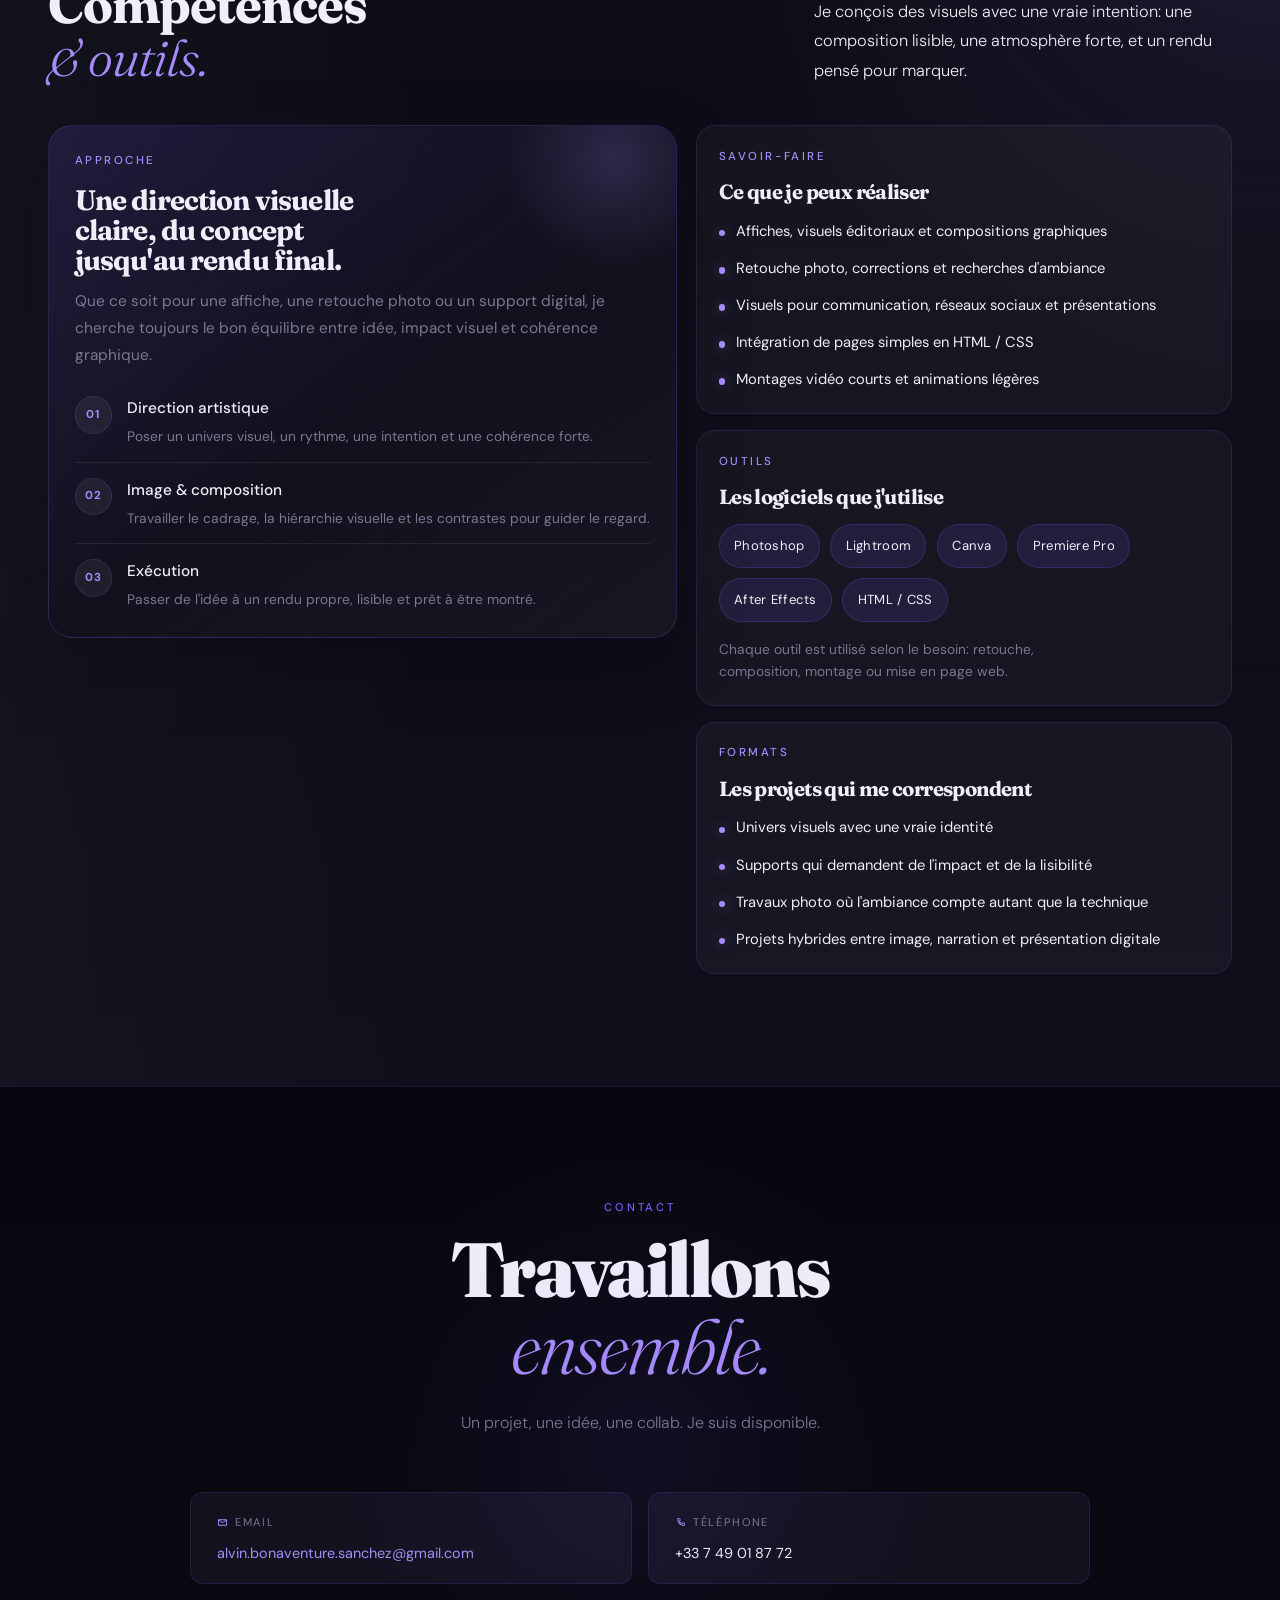
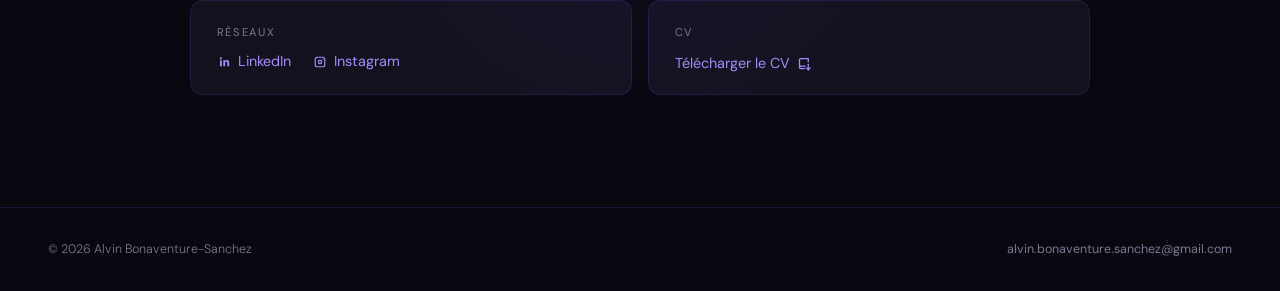
==== commit fbee4471: "zz" ====
--- a/index.html
+++ b/index.html
@@ -163,7 +163,7 @@
                   <h4>Spider</h4>
                   <p>Une affiche expressive inspir&eacute;e des codes du film et d'une typographie assum&eacute;e.</p>
                 </div>
-              </articl
+              </article>
 
               <article class="project-entry">
                 <img src="assets/images/projects/Affiches,%20compositions%20et%20recherches%20visuelles/nenuphar-atmosphere-visual.jpg" alt="Visuel N&eacute;nuphar" class="project-entry-image" loading="lazy" />
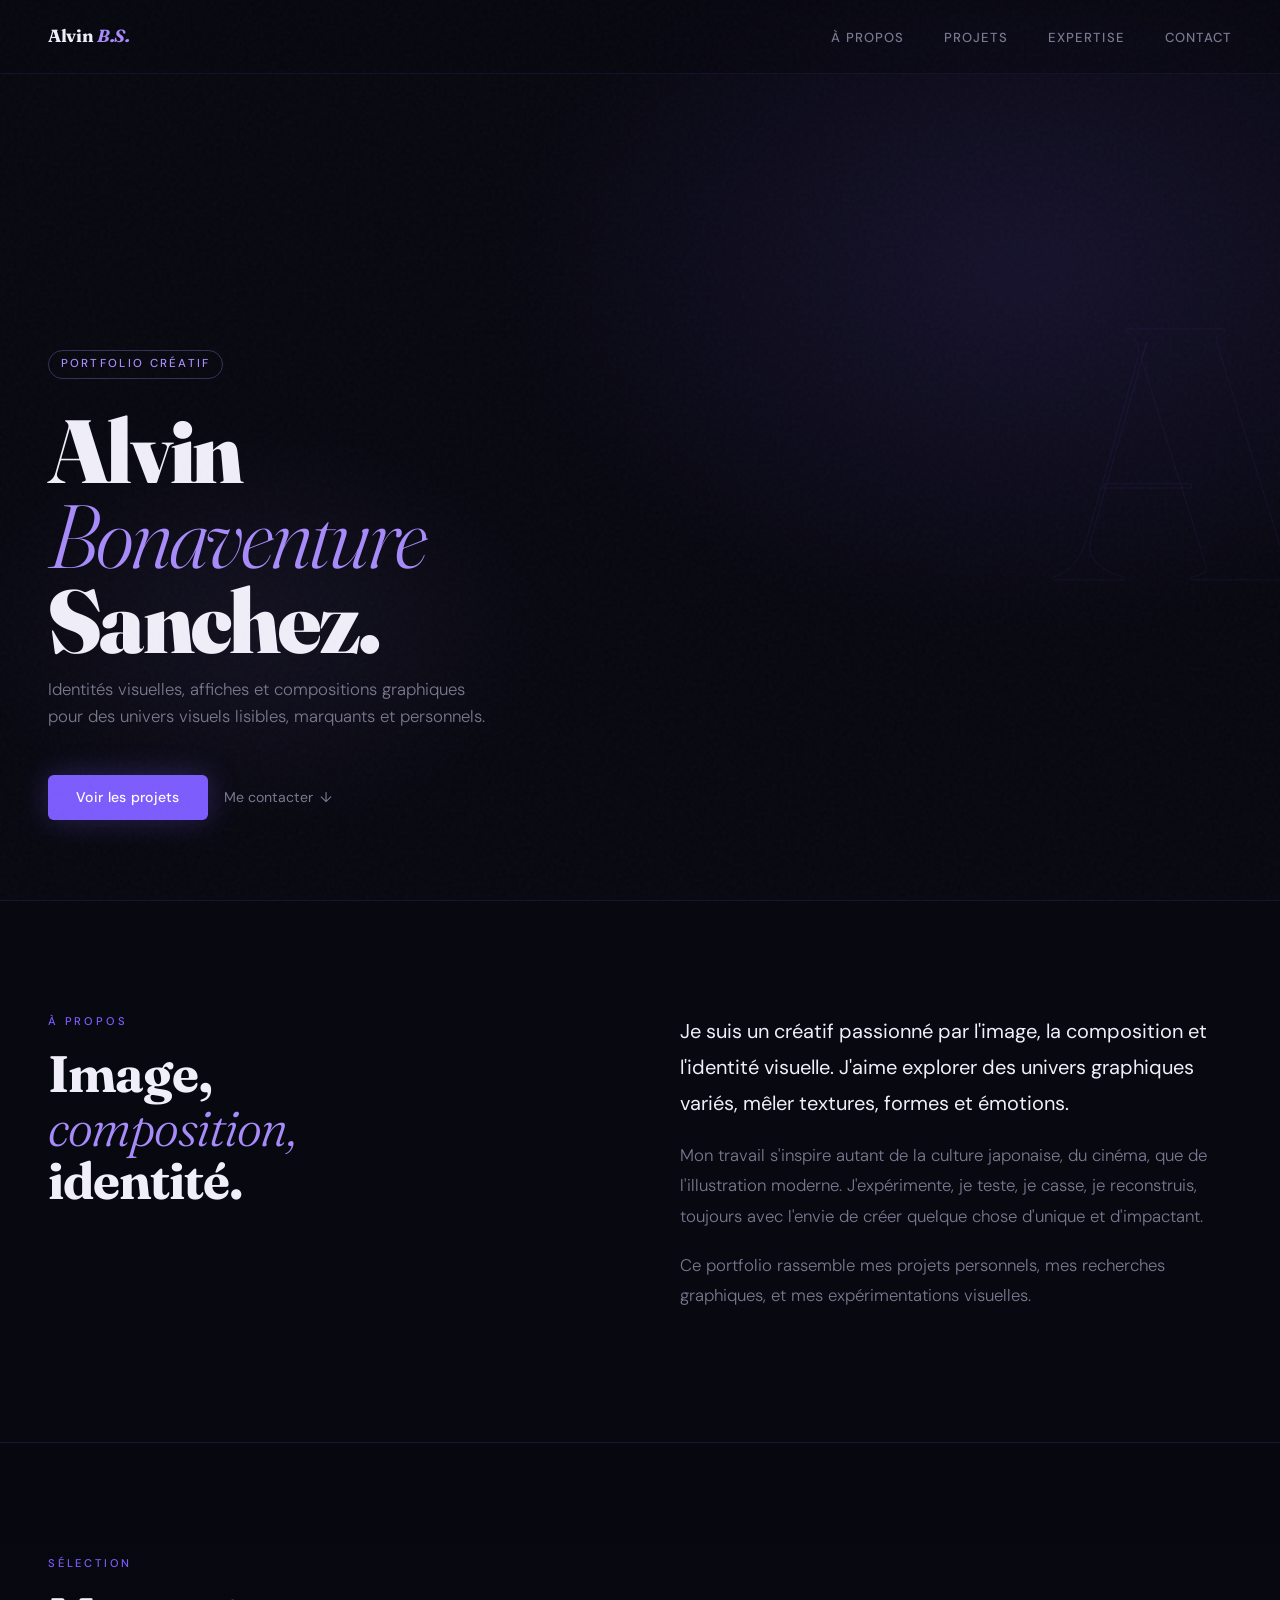
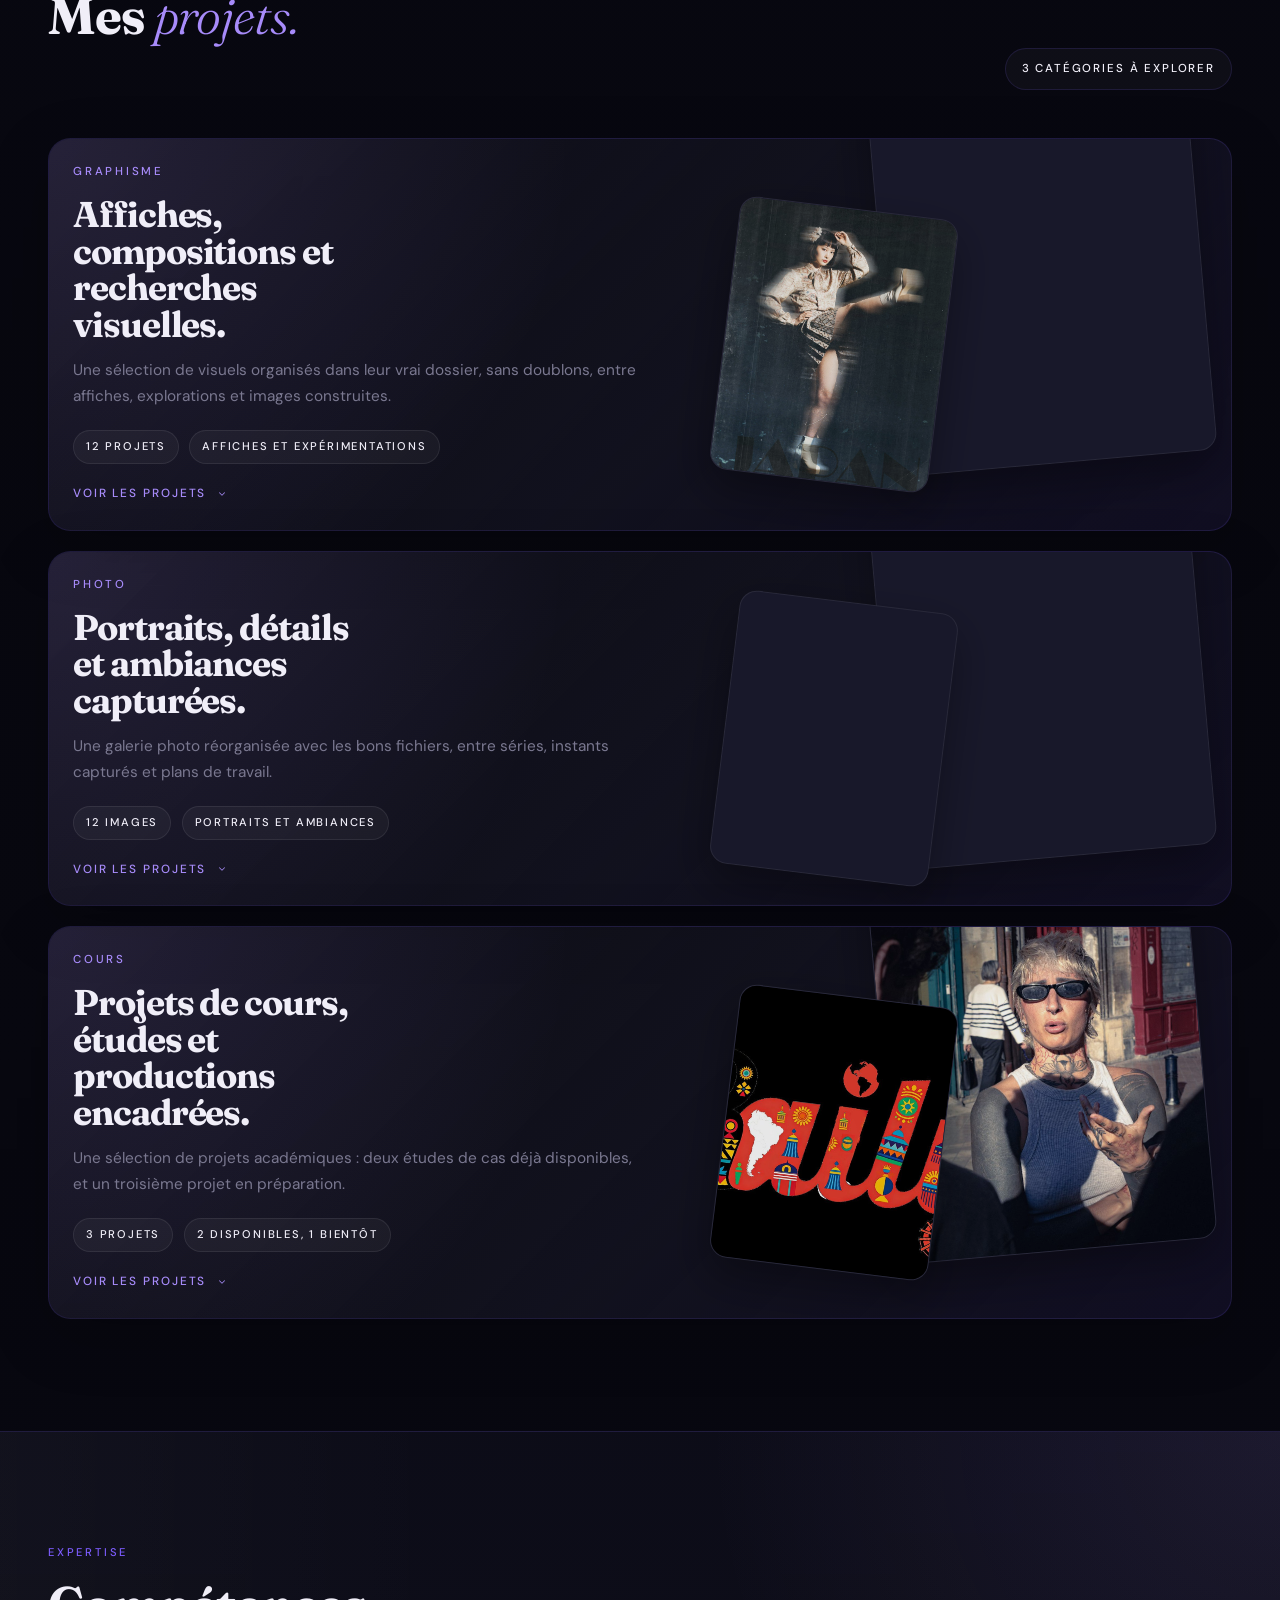
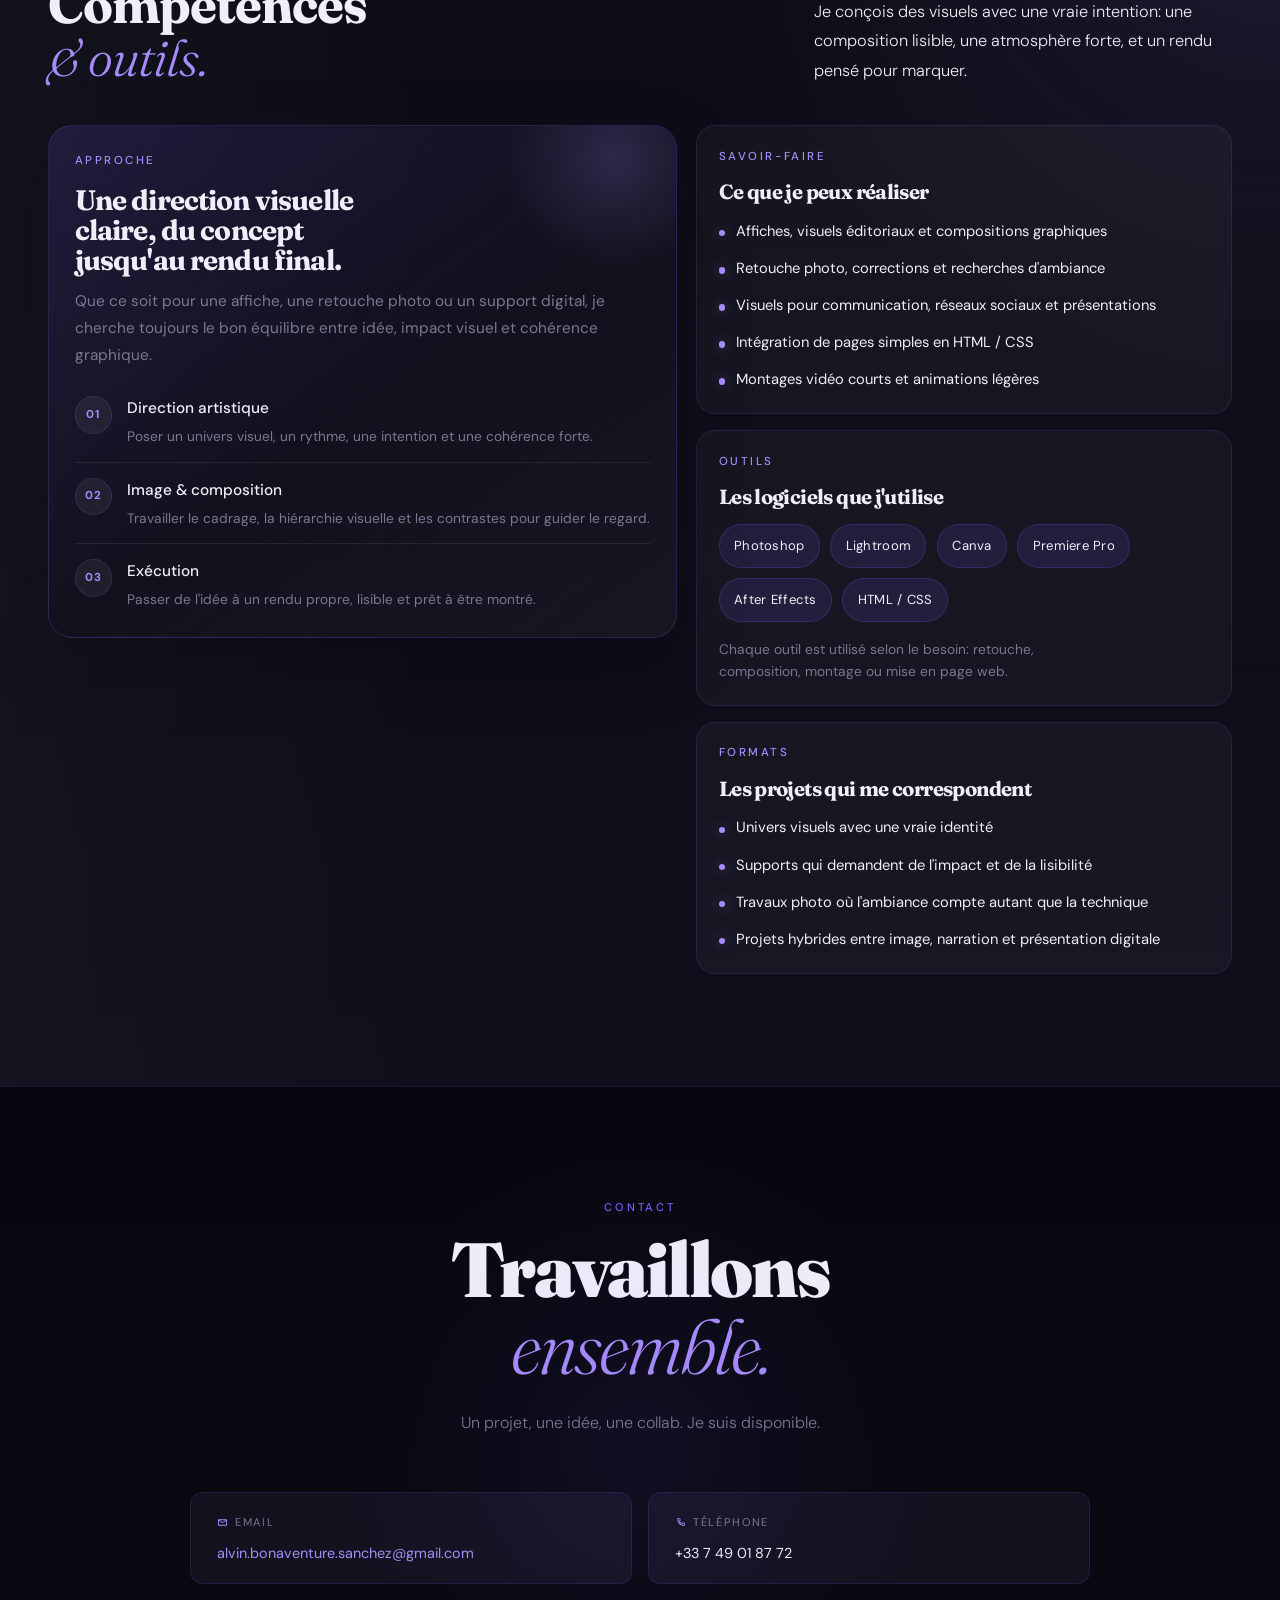
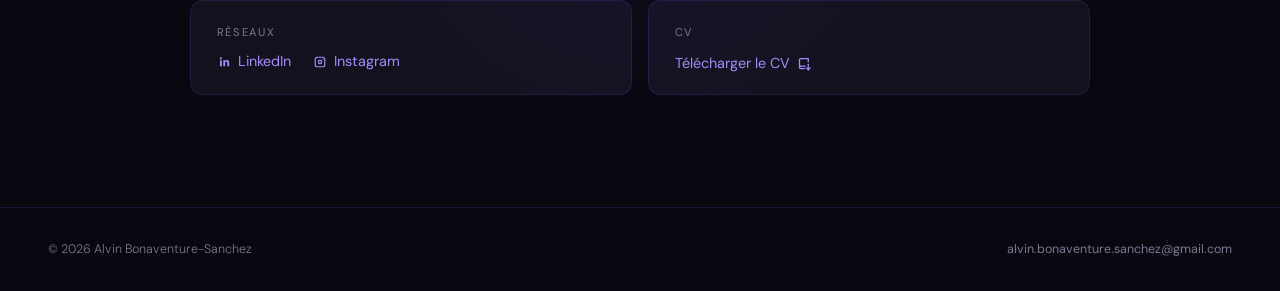
==== commit 7a1c0991: "Add About page and case study template Co-authored-by: Copilot <223556219+Copilot@users.noreply.gith" ====
--- a/index.html
+++ b/index.html
@@ -31,7 +31,8 @@
   <link rel="preconnect" href="https://fonts.googleapis.com" />
   <link rel="preconnect" href="https://fonts.gstatic.com" crossorigin />
   <link href="https://fonts.googleapis.com/css2?family=Fraunces:ital,opsz,wght@0,9..144,300;0,9..144,700;0,9..144,900;1,9..144,300;1,9..144,700&family=DM+Sans:wght@300;400;500&display=swap" rel="stylesheet" />
-  <link rel="icon" href="assets/images/icone/favicon.svg" type="image/svg+xml" />
+  <link rel="icon" href="assets/images/icone/logo/1x/Plan%20de%20travail%201.png" type="image/png" sizes="512x512" />
+  <link rel="apple-touch-icon" href="assets/images/icone/logo/1x/Plan%20de%20travail%201.png" />
   <link rel="stylesheet" href="assets/css/alvin-portfolio.css" />
 </head>
 <body class="home-page">
@@ -49,7 +50,7 @@
   <nav>
     <a href="#hero" class="nav-logo">Alvin <span>B.S.</span></a>
     <ul>
-      <li><a href="#about">&Agrave; propos</a></li>
+      <li><a href="about.html">&Agrave; propos</a></li>
       <li><a href="#projects">Projets</a></li>
       <li><a href="#skills">Expertise</a></li>
       <li><a href="#contact">Contact</a></li>
@@ -133,8 +134,8 @@
                 <img src="assets/images/projects/Affiches,%20compositions%20et%20recherches%20visuelles/fall-festival-poster.jpg" alt="Affiche festival Fall" class="project-entry-image" loading="lazy" />
                 <div class="project-entry-body">
                   <p class="project-entry-tag">Affiche</p>
-                  <h4>Fall</h4>
-                  <p>Une affiche pens&eacute;e autour du contraste, de la hi&eacute;rarchie visuelle et d'une composition frontale.</p>
+                  <h4>Fall Festival</h4>
+                  <p>Une affiche inspir&eacute;e par l'&eacute;nergie des festivals graphiques. J'ai jou&eacute; avec une silhouette en chute, une grande typographie et un contraste doux pour cr&eacute;er un mouvement imm&eacute;diat.</p>
                 </div>
               </article>
 
@@ -143,7 +144,7 @@
                 <div class="project-entry-body">
                   <p class="project-entry-tag">Exploration</p>
                   <h4>Fly</h4>
-                  <p>Un visuel plus instinctif, construit sur l'&eacute;lan, la mati&egrave;re et l'impact de l'image.</p>
+                  <p>Un visuel inspir&eacute; par l'id&eacute;e de suspension et de vitesse. J'ai combin&eacute; une texture satin&eacute;e, une pose dynamique et des lettres massives pour donner une impression de propulsion.</p>
                 </div>
               </article>
 
@@ -151,8 +152,8 @@
                 <img src="assets/images/projects/Affiches,%20compositions%20et%20recherches%20visuelles/who-is-this-star-composition.jpg" alt="Visuel Who is this star" class="project-entry-image" loading="lazy" />
                 <div class="project-entry-body">
                   <p class="project-entry-tag">Composition</p>
-                  <h4>Who is this star</h4>
-                  <p>Une direction visuelle minimaliste qui s'appuie sur le vide, le rythme et la tension graphique.</p>
+                  <h4>Sign of Sky</h4>
+                  <p>Une composition inspir&eacute;e par les cartes, les rep&egrave;res et les signes astronomiques. J'ai construit l'image avec beaucoup de vide, une grille discr&egrave;te et une &eacute;toile rouge pour guider le regard.</p>
                 </div>
               </article>
 
@@ -161,7 +162,7 @@
                 <div class="project-entry-body">
                   <p class="project-entry-tag">Cin&eacute;ma</p>
                   <h4>Spider</h4>
-                  <p>Une affiche expressive inspir&eacute;e des codes du film et d'une typographie assum&eacute;e.</p>
+                  <p>Une affiche inspir&eacute;e par les codes du thriller et des visuels de cin&eacute;ma. J'ai travaill&eacute; le rouge, le grain et une typographie tr&egrave;s pr&eacute;sente pour installer une tension sombre.</p>
                 </div>
               </article>
 
@@ -170,7 +171,7 @@
                 <div class="project-entry-body">
                   <p class="project-entry-tag">Atmosph&egrave;re</p>
                   <h4>N&eacute;nuphar</h4>
-                  <p>Une image plus calme qui travaille la profondeur, la sensation et l'&eacute;quilibre du cadre.</p>
+                  <p>Un visuel inspir&eacute; par les paysages aquatiques japonais et les affiches textur&eacute;es. J'ai superpos&eacute; image, typographie et effets de trame pour donner une sensation humide et lumineuse.</p>
                 </div>
               </article>
 
@@ -179,7 +180,7 @@
                 <div class="project-entry-body">
                   <p class="project-entry-tag">Recherche</p>
                   <h4>Koichi Sato</h4>
-                  <p>Une exp&eacute;rimentation centr&eacute;e sur la mati&egrave;re, le rythme et la structure du visuel.</p>
+                  <p>Une recherche inspir&eacute;e par l'affiche japonaise, le collage et les formes symboliques. J'ai utilis&eacute; une palette rouge et bleue, des textures granuleuses et une composition en couches.</p>
                 </div>
               </article>
 
@@ -188,7 +189,7 @@
                 <div class="project-entry-body">
                   <p class="project-entry-tag">Narration</p>
                   <h4>Lost Woman</h4>
-                  <p>Une recherche plus brute, avec une narration visuelle qui laisse volontairement de la tension.</p>
+                  <p>Une image inspir&eacute;e par les pochettes alternatives et les univers myst&eacute;rieux. J'ai travaill&eacute; la lumi&egrave;re blanche, les textures ab&icirc;m&eacute;es et les signes violets pour cr&eacute;er une pr&eacute;sence presque fantomatique.</p>
                 </div>
               </article>
 
@@ -197,7 +198,7 @@
                 <div class="project-entry-body">
                   <p class="project-entry-tag">Assemblage</p>
                   <h4>Tournesol</h4>
-                  <p>Une composition pens&eacute;e comme un collage visuel, entre symboles, image et lecture &eacute;ditoriale.</p>
+                  <p>Une composition inspir&eacute;e par les affiches surr&eacute;alistes et les paysages tr&egrave;s color&eacute;s. J'ai m&eacute;lang&eacute; une figure centrale, un champ de tournesols et une typographie imposante pour cr&eacute;er une image symbolique.</p>
                 </div>
               </article>
 
@@ -205,8 +206,8 @@
                 <img src="assets/images/projects/Affiches,%20compositions%20et%20recherches%20visuelles/japan-visual-direction.jpg" alt="Visuel Japan" class="project-entry-image" loading="lazy" />
                 <div class="project-entry-body">
                   <p class="project-entry-tag">Direction</p>
-                  <h4>Japan</h4>
-                  <p>Un travail d'identit&eacute; visuelle plus direct, avec une approche forte sur la couleur et le cadrage.</p>
+                  <h4>Motion Japan</h4>
+                  <p>Un visuel inspir&eacute; par la mode, la sc&egrave;ne et l'esth&eacute;tique japonaise contemporaine. J'ai utilis&eacute; un cadrage vertical, un fond sombre et des effets de vitesse pour renforcer l'impression de performance.</p>
                 </div>
               </article>
 
@@ -214,17 +215,17 @@
                 <img src="assets/images/projects/Affiches,%20compositions%20et%20recherches%20visuelles/popcorn-texture-study.jpg" alt="Etude popcorn" class="project-entry-image" loading="lazy" />
                 <div class="project-entry-body">
                   <p class="project-entry-tag">&Eacute;tude</p>
-                  <h4>Popcorn</h4>
-                  <p>Une variation visuelle orient&eacute;e sur le contraste, les masses et la lisibilit&eacute; globale.</p>
+                  <h4>Popcorn Light</h4>
+                  <p>Une &eacute;tude inspir&eacute;e par les textures simples du cin&eacute;ma. J'ai isol&eacute; la mati&egrave;re du popcorn et la lumi&egrave;re chaude pour transformer un d&eacute;tail quotidien en image graphique.</p>
                 </div>
               </article>
 
               <article class="project-entry">
                 <img src="assets/images/projects/Affiches,%20compositions%20et%20recherches%20visuelles/utopia-theater-wide-shot.jpg" alt="Salle Utopia" class="project-entry-image" loading="lazy" />
                 <div class="project-entry-body">
-                  <p class="project-entry-tag">Texture</p>
-                  <h4>Salle Utopia</h4>
-                  <p>Une recherche plus mati&eacute;reuse, construite autour du grain, de la densit&eacute; et du rythme.</p>
+                  <p class="project-entry-tag">Lieu</p>
+                  <h4>Utopia - Salle</h4>
+                  <p>Une image inspir&eacute;e par l'attente avant une projection. J'ai cadr&eacute; les rang&eacute;es rouges, la lumi&egrave;re faible et la profondeur de la salle pour faire ressentir le calme du lieu.</p>
                 </div>
               </article>
 
@@ -232,8 +233,17 @@
                 <img src="assets/images/projects/Affiches,%20compositions%20et%20recherches%20visuelles/utopia-newspaper-reader.jpg" alt="Lecteur Utopia" class="project-entry-image" loading="lazy" />
                 <div class="project-entry-body">
                   <p class="project-entry-tag">Cadre</p>
-                  <h4>Lecteur Utopia</h4>
-                  <p>Une composition plus structur&eacute;e qui s'appuie sur l'alignement, les lignes et l'ambiance visuelle.</p>
+                  <h4>Utopia - Lecteur</h4>
+                  <p>Une composition inspir&eacute;e par les instants silencieux au cin&eacute;ma. J'ai centr&eacute; le sujet dans les fauteuils rouges et utilis&eacute; le journal comme point d'accroche narratif.</p>
+                </div>
+              </article>
+
+              <article class="project-entry">
+                <img src="assets/images/icone/logo/1x/Plan%20de%20travail%201.png" alt="Logo A B S" class="project-entry-image" loading="lazy" />
+                <div class="project-entry-body">
+                  <p class="project-entry-tag">LOGO</p>
+                  <h4>A&middot;B&middot;S - L'&Eacute;quilibre et la Synth&egrave;se</h4>
+                  <p>Une compression architecturale et &eacute;quilibr&eacute;e de vos initiales. Le "S" (Structure &amp; Synth&egrave;se) fusionne les concepts du "A" (Analyse) et du "B" (Beaut&eacute;) pour former une ancre visuelle unique.</p>
                 </div>
               </article>
             </div>
@@ -270,107 +280,107 @@
                 <img data-src="assets/images/projects/Portraits,%20d%C3%A9tails%20et%20ambiances%20captur%C3%A9es/studio-portrait-white-sweater.jpg" alt="Portrait studio en pull blanc" class="project-entry-image" loading="lazy" />
                 <div class="project-entry-body">
                   <p class="project-entry-tag">Portrait</p>
-                  <h4>Portrait studio blanc</h4>
-                  <p>Une image centr&eacute;e sur la pr&eacute;sence, le volume et une lecture directe du sujet.</p>
+                  <h4>Val - Portrait studio</h4>
+                  <p>Portrait studio réalisé sur fond sombre avec une lumière douce. Le contraste entre le vêtement clair et l'arrière-plan permet de concentrer l'attention sur le visage et l'expression du modèle.</p>
                 </div>
               </article>
 
               <article class="project-entry">
                 <img data-src="assets/images/projects/Portraits,%20d%C3%A9tails%20et%20ambiances%20captur%C3%A9es/industrial-light-green-jacket-portrait.jpg" alt="Portrait industriel en veste verte" class="project-entry-image" loading="lazy" />
                 <div class="project-entry-body">
-                  <p class="project-entry-tag">Lumi&egrave;re</p>
-                  <h4>Veste verte industrielle</h4>
-                  <p>Un travail sur la lumi&egrave;re et la mani&egrave;re dont elle dessine les mati&egrave;res.</p>
+                  <p class="project-entry-tag">Portrait</p>
+                  <h4>Djuste - Lumi&egrave;re industrielle</h4>
+                  <p>Un portrait inspir&eacute; par les ambiances froides et les lumi&egrave;res de n&eacute;on. J'ai plac&eacute; Djuste dans un cadre vertical pour accentuer les ombres, la veste et le contraste du lieu.</p>
                 </div>
               </article>
 
               <article class="project-entry">
                 <img data-src="assets/images/projects/Portraits,%20d%C3%A9tails%20et%20ambiances%20captur%C3%A9es/monochrome-suit-profile-portrait.jpg" alt="Profil monochrome en costume" class="project-entry-image" loading="lazy" />
                 <div class="project-entry-body">
-                  <p class="project-entry-tag">D&eacute;tail</p>
-                  <h4>Profil en costume</h4>
-                  <p>Une image plus serr&eacute;e qui travaille le regard, le relief et la texture du sujet.</p>
+                  <p class="project-entry-tag">Groupe</p>
+                  <h4>Groupe - Val, Lennon, Cydji</h4>
+                  <p>Portrait de groupe réalisé dans une rue du centre-ville. L'enseigne lumineuse et la profondeur de la rue créent un cadre urbain qui met en valeur les expressions et la dynamique du groupe.</p>
                 </div>
               </article>
 
               <article class="project-entry">
                 <img data-src="assets/images/projects/Portraits,%20d%C3%A9tails%20et%20ambiances%20captur%C3%A9es/love-shop-street-group-portrait.jpg" alt="Portrait de groupe sous l'enseigne Love Shop" class="project-entry-image" loading="lazy" />
                 <div class="project-entry-body">
-                  <p class="project-entry-tag">Ambiance</p>
-                  <h4>Love Shop</h4>
-                  <p>Une image pens&eacute;e pour faire ressentir un lieu et une atmosph&egrave;re avant toute explication.</p>
+                  <p class="project-entry-tag">Exterieur</p>
+                  <h4>Alan - Gare</h4>
+                  <p>Portrait réalisé dans l'environnement de la gare. Les lignes métalliques et les teintes vertes du décor renforcent l'atmosphère urbaine et dirigent naturellement le regard vers le sujet.</p>
                 </div>
               </article>
 
               <article class="project-entry">
                 <img data-src="assets/images/projects/Portraits,%20d%C3%A9tails%20et%20ambiances%20captur%C3%A9es/department-store-green-jacket-portrait.jpg" alt="Portrait en magasin avec veste verte" class="project-entry-image" loading="lazy" />
                 <div class="project-entry-body">
-                  <p class="project-entry-tag">Observation</p>
-                  <h4>Magasin veste verte</h4>
-                  <p>Une prise de vue plus spontan&eacute;e qui met le d&eacute;tail et l'instant au premier plan.</p>
+                  <p class="project-entry-tag">Portrait</p>
+                  <h4>Alan - Veste verte</h4>
+                  <p>Un portrait inspir&eacute; par les lumi&egrave;res de magasin et les moments pris sur le vif. J'ai utilis&eacute; la veste verte d'Alan, les lignes du lieu et le cadrage en hauteur pour construire l'image.</p>
                 </div>
               </article>
 
               <article class="project-entry">
                 <img data-src="assets/images/projects/Portraits,%20d%C3%A9tails%20et%20ambiances%20captur%C3%A9es/red-brick-profile-portrait.jpg" alt="Profil devant un mur de briques rouges" class="project-entry-image" loading="lazy" />
                 <div class="project-entry-body">
-                  <p class="project-entry-tag">Atmosph&egrave;re</p>
-                  <h4>Profil briques rouges</h4>
-                  <p>Une composition plus contemplative, guid&eacute;e par le cadre et la respiration de l'image.</p>
+                  <p class="project-entry-tag">Portrait</p>
+                  <h4>Alvin - Profil urbain</h4>
+                  <p>Une image inspir&eacute;e par les portraits de rue et les fonds architecturaux. J'ai plac&eacute; Alvin devant la brique rouge pour opposer la chaleur du mur au bleu plus froid de la tenue.</p>
                 </div>
               </article>
 
               <article class="project-entry">
                 <img data-src="assets/images/projects/Portraits,%20d%C3%A9tails%20et%20ambiances%20captur%C3%A9es/elevator-mirror-self-portrait.jpg" alt="Autoportrait miroir dans l'ascenseur" class="project-entry-image" loading="lazy" />
                 <div class="project-entry-body">
-                  <p class="project-entry-tag">Instant</p>
-                  <h4>Selfie ascenseur</h4>
-                  <p>Une image plus r&eacute;cente qui prolonge la recherche sur la lumi&egrave;re et la pr&eacute;sence.</p>
+                  <p class="project-entry-tag">Autoportrait</p>
+                  <h4>Alvin - Miroir d'ascenseur</h4>
+                  <p>Un autoportrait inspir&eacute; par les lumi&egrave;res artificielles et les reflets du quotidien. J'ai utilis&eacute; le miroir, le n&eacute;on et le cadrage serr&eacute; pour cr&eacute;er une image directe et urbaine.</p>
                 </div>
               </article>
 
               <article class="project-entry">
                 <img data-src="assets/images/projects/Portraits,%20d%C3%A9tails%20et%20ambiances%20captur%C3%A9es/urban-back-view-portrait.jpg" alt="Portrait de dos face &agrave; la ville" class="project-entry-image" loading="lazy" />
                 <div class="project-entry-body">
-                  <p class="project-entry-tag">Moment</p>
-                  <h4>Dos &agrave; la ville</h4>
-                  <p>Une image de transition o&ugrave; le cadrage et l'ambiance prennent le dessus sur l'effet.</p>
+                  <p class="project-entry-tag">Portrait</p>
+                  <h4>Alvin - Dos &agrave; la ville</h4>
+                  <p>Une photo inspir&eacute;e par les silhouettes anonymes et les espaces ouverts. J'ai photographi&eacute; Alvin de dos pour laisser le d&eacute;cor raconter l'image avant le visage.</p>
                 </div>
               </article>
 
               <article class="project-entry">
                 <img data-src="assets/images/projects/Portraits,%20d%C3%A9tails%20et%20ambiances%20captur%C3%A9es/blue-sky-standing-portrait.jpg" alt="Portrait debout sous un ciel bleu" class="project-entry-image" loading="lazy" />
                 <div class="project-entry-body">
-                  <p class="project-entry-tag">Capture</p>
-                  <h4>Ciel bleu</h4>
-                  <p>Un instant captur&eacute; avec une approche plus libre, orient&eacute;e sur l'impression globale.</p>
+                  <p class="project-entry-tag">Portrait</p>
+                  <h4>Alvin - Ciel bleu</h4>
+                  <p>Un portrait inspir&eacute; par la simplicit&eacute; d'un ciel clair et d'un espace vert. J'ai laiss&eacute; beaucoup d'air autour d'Alvin pour renforcer la sensation de calme et de hauteur.</p>
                 </div>
               </article>
 
               <article class="project-entry">
                 <img data-src="assets/images/projects/Portraits,%20d%C3%A9tails%20et%20ambiances%20captur%C3%A9es/monochrome-sunglasses-close-up.jpg" alt="Gros plan noir et blanc avec lunettes" class="project-entry-image" loading="lazy" />
                 <div class="project-entry-body">
-                  <p class="project-entry-tag">S&eacute;lection</p>
-                  <h4>Gros plan lunettes</h4>
-                  <p>Un assemblage qui montre la mani&egrave;re dont les images se r&eacute;pondent entre elles.</p>
+                  <p class="project-entry-tag">Portrait</p>
+                  <h4>Djuste - Lunettes</h4>
+                  <p>Un gros plan inspir&eacute; par les portraits musicaux en noir et blanc. J'ai rapproch&eacute; le cadrage sur Djuste, ses lunettes et la lumi&egrave;re forte pour cr&eacute;er une attitude plus affirm&eacute;e.</p>
                 </div>
               </article>
 
               <article class="project-entry">
                 <img data-src="assets/images/projects/Portraits,%20d%C3%A9tails%20et%20ambiances%20captur%C3%A9es/monochrome-outstretched-hands-portrait.jpg" alt="Portrait noir et blanc aux bras tendus" class="project-entry-image" loading="lazy" />
                 <div class="project-entry-body">
-                  <p class="project-entry-tag">Montage</p>
-                  <h4>Bras tendus</h4>
-                  <p>Une variation de mise en page pour tester la coh&eacute;rence et le rythme d'ensemble.</p>
+                  <p class="project-entry-tag">Portrait</p>
+                  <h4>Djuste - Bras tendus</h4>
+                  <p>Une image inspir&eacute;e par le mouvement et la proximit&eacute; avec l'objectif. J'ai utilis&eacute; les bras de Djuste comme lignes directrices pour donner de la profondeur et une sensation d'impact.</p>
                 </div>
               </article>
 
               <article class="project-entry">
                 <img data-src="assets/images/projects/Portraits,%20d%C3%A9tails%20et%20ambiances%20captur%C3%A9es/monochrome-back-view-portrait.jpg" alt="Portrait noir et blanc vu de dos" class="project-entry-image" loading="lazy" />
                 <div class="project-entry-body">
-                  <p class="project-entry-tag">Processus</p>
-                  <h4>Dos noir et blanc</h4>
-                  <p>Un visuel de travail qui documente l'organisation, les essais et l'&eacute;volution de la s&eacute;rie.</p>
+                  <p class="project-entry-tag">Portrait</p>
+                  <h4>Djuste - Dos noir et blanc</h4>
+                  <p>Une photo inspir&eacute;e par les images de sc&egrave;ne et les silhouettes. J'ai photographi&eacute; Djuste de dos, avec une lumi&egrave;re lat&eacute;rale, pour transformer la posture en forme graphique.</p>
                 </div>
               </article>
             </div>
--- a/assets/css/alvin-portfolio.css
+++ b/assets/css/alvin-portfolio.css
@@ -151,6 +151,84 @@
   mix-blend-mode: screen;
   will-change: background, opacity;
 }
+
+/* Custom visual cursor (purple) */
+.custom-cursor {
+  position: fixed;
+  left: var(--cursor-x, 50vw);
+  top: var(--cursor-y, 50vh);
+  transform: translate(-50%, -50%);
+  width: 14px;
+  height: 14px;
+  border-radius: 50%;
+  background: linear-gradient(180deg, #b590ff, #7c5cfc);
+  box-shadow: 0 0 12px rgba(124,92,252,0.65), 0 0 28px rgba(167,139,250,0.14) inset;
+  pointer-events: none;
+  z-index: 99999;
+  opacity: 0;
+  transition: opacity 0.12s ease, transform 0.06s linear;
+  will-change: transform, opacity;
+}
+
+/* Slight halo around cursor */
+.custom-cursor::after {
+  content: "";
+  position: absolute;
+  left: 50%;
+  top: 50%;
+  transform: translate(-50%, -50%);
+  width: 38px;
+  height: 38px;
+  border-radius: 50%;
+  background: radial-gradient(circle, rgba(124,92,252,0.12) 0%, rgba(124,92,252,0.04) 40%, transparent 70%);
+  filter: blur(6px);
+}
+
+/* When visible, make cursor opaque */
+.custom-cursor.is-visible {
+  opacity: 1;
+}
+
+/* Hide native cursor when custom cursor active (force on all elements) */
+body.custom-cursor-enabled,
+body.custom-cursor-enabled * {
+  cursor: none !important;
+}
+
+/* Cursor states */
+.custom-cursor.is-pointer {
+  width: 18px;
+  height: 18px;
+  background: linear-gradient(180deg, #d8c4ff, #9a73ff);
+  box-shadow: 0 0 16px rgba(124,92,252,0.8), 0 0 36px rgba(167,139,250,0.18) inset;
+  transform: translate(-50%, -50%) scale(1.05);
+}
+
+.custom-cursor.is-zoom {
+  width: 22px;
+  height: 22px;
+  background: linear-gradient(180deg, #f3ecff, #c9a8ff);
+  box-shadow: 0 0 16px rgba(124,92,252,0.85), 0 0 40px rgba(167,139,250,0.18) inset;
+  transform: translate(-50%, -50%) scale(1.02);
+}
+
+.custom-cursor.is-zoom::before {
+  content: "";
+  position: absolute;
+  left: 50%;
+  top: 50%;
+  transform: translate(-50%, -50%);
+  width: 14px;
+  height: 14px;
+  background-image: url("data:image/svg+xml;utf8,<svg xmlns='http://www.w3.org/2000/svg' viewBox='0 0 24 24' fill='%237c5cfc'><path d='M10 4a6 6 0 1 1 0 12 6 6 0 0 1 0-12zm8.707 14.293-3.386-3.386A8 8 0 1 0 12 20a7.95 7.95 0 0 0 5.907-2.279l3.386 3.386a1 1 0 0 0 1.414-1.414z'/></svg>");
+  background-size: 14px 14px;
+  background-repeat: no-repeat;
+  background-position: center;
+}
+
+/* ensure zoom state takes precedence visually */
+.custom-cursor.is-pointer.is-zoom { }
+
 
 .site-intro {
   position: fixed;
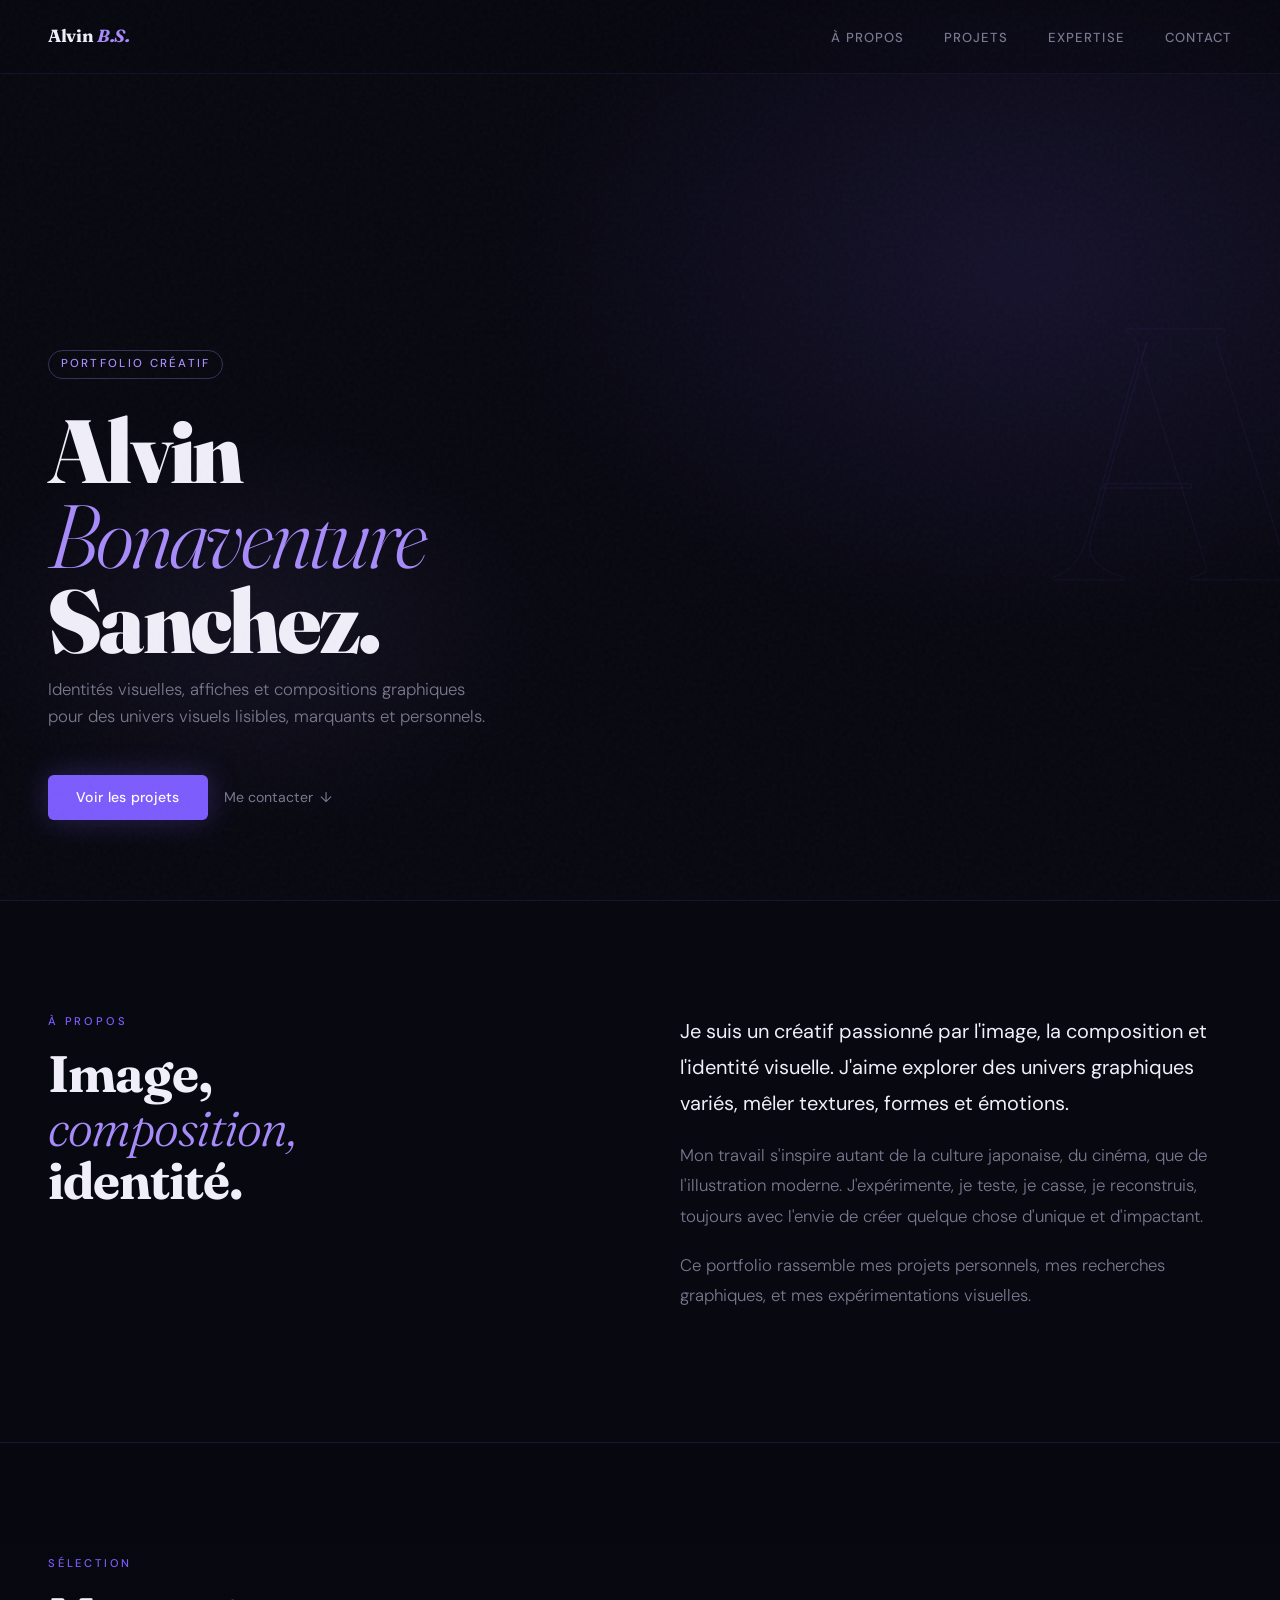
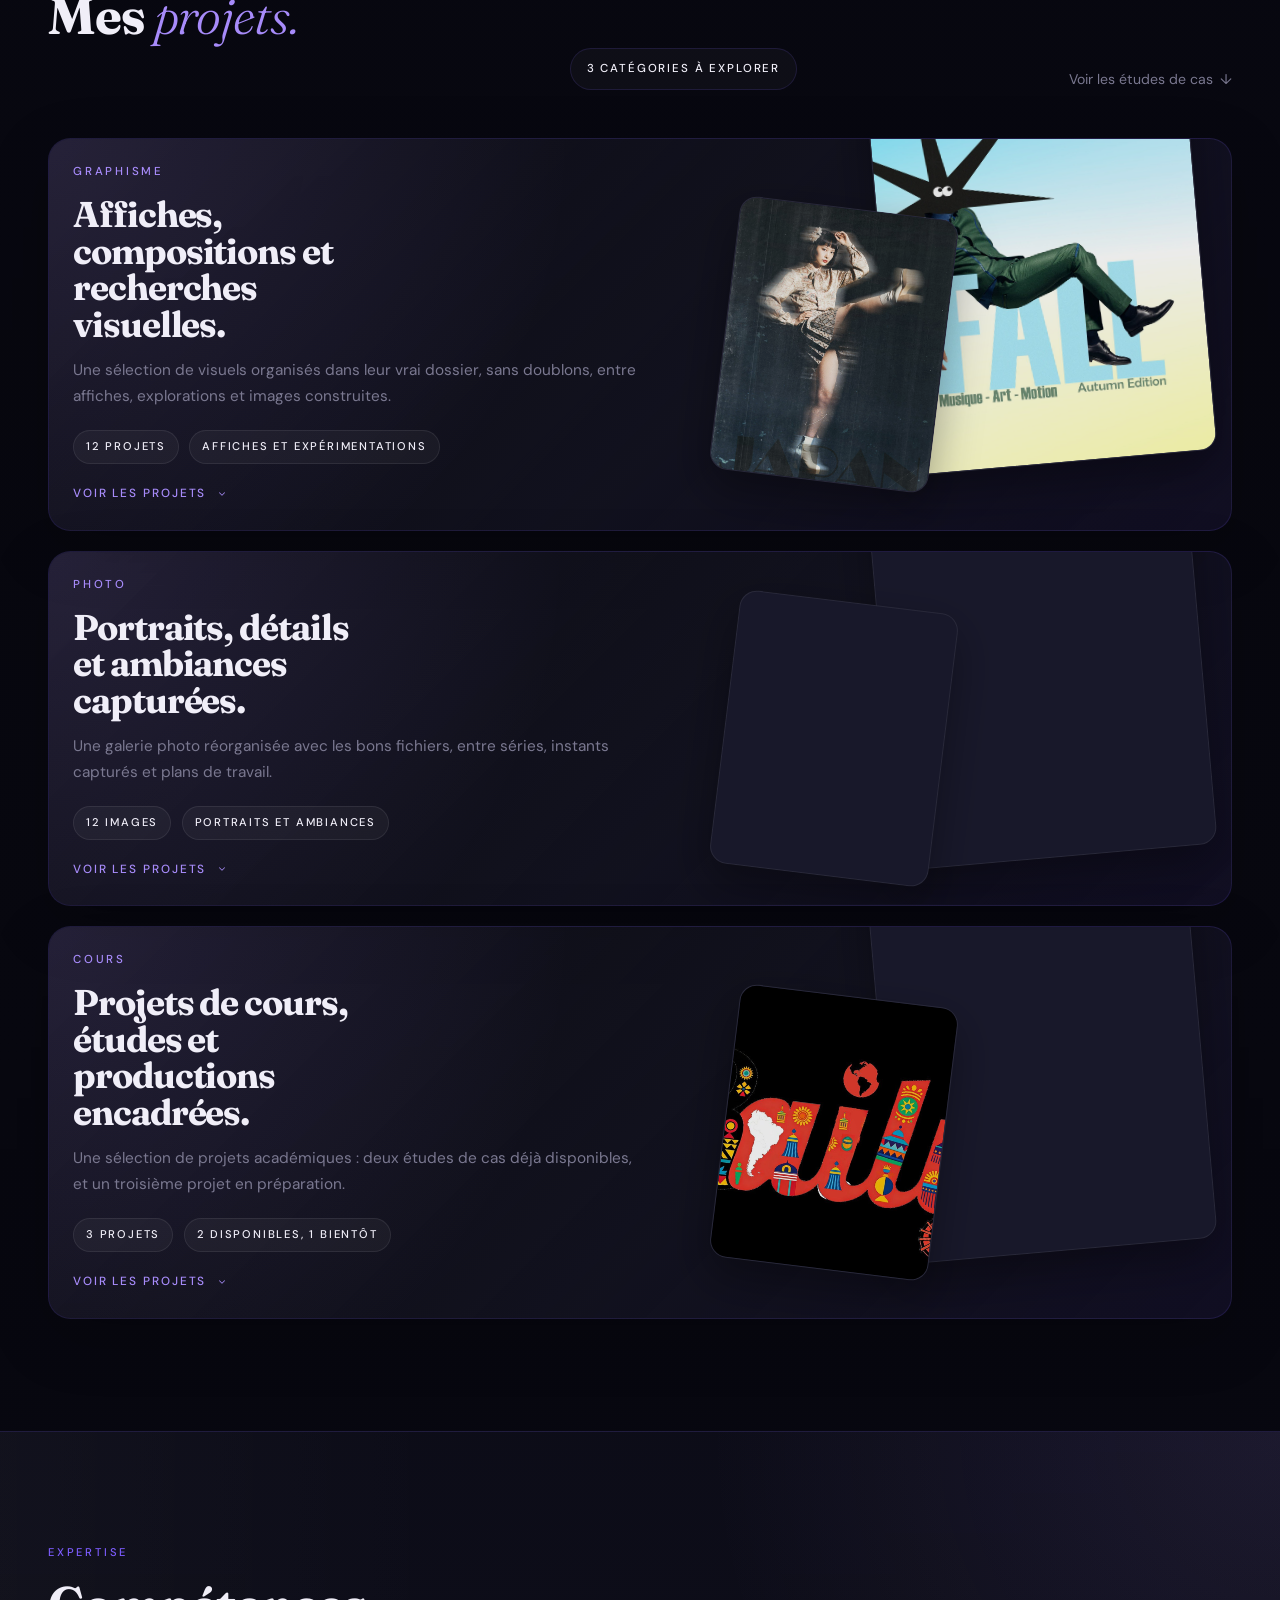
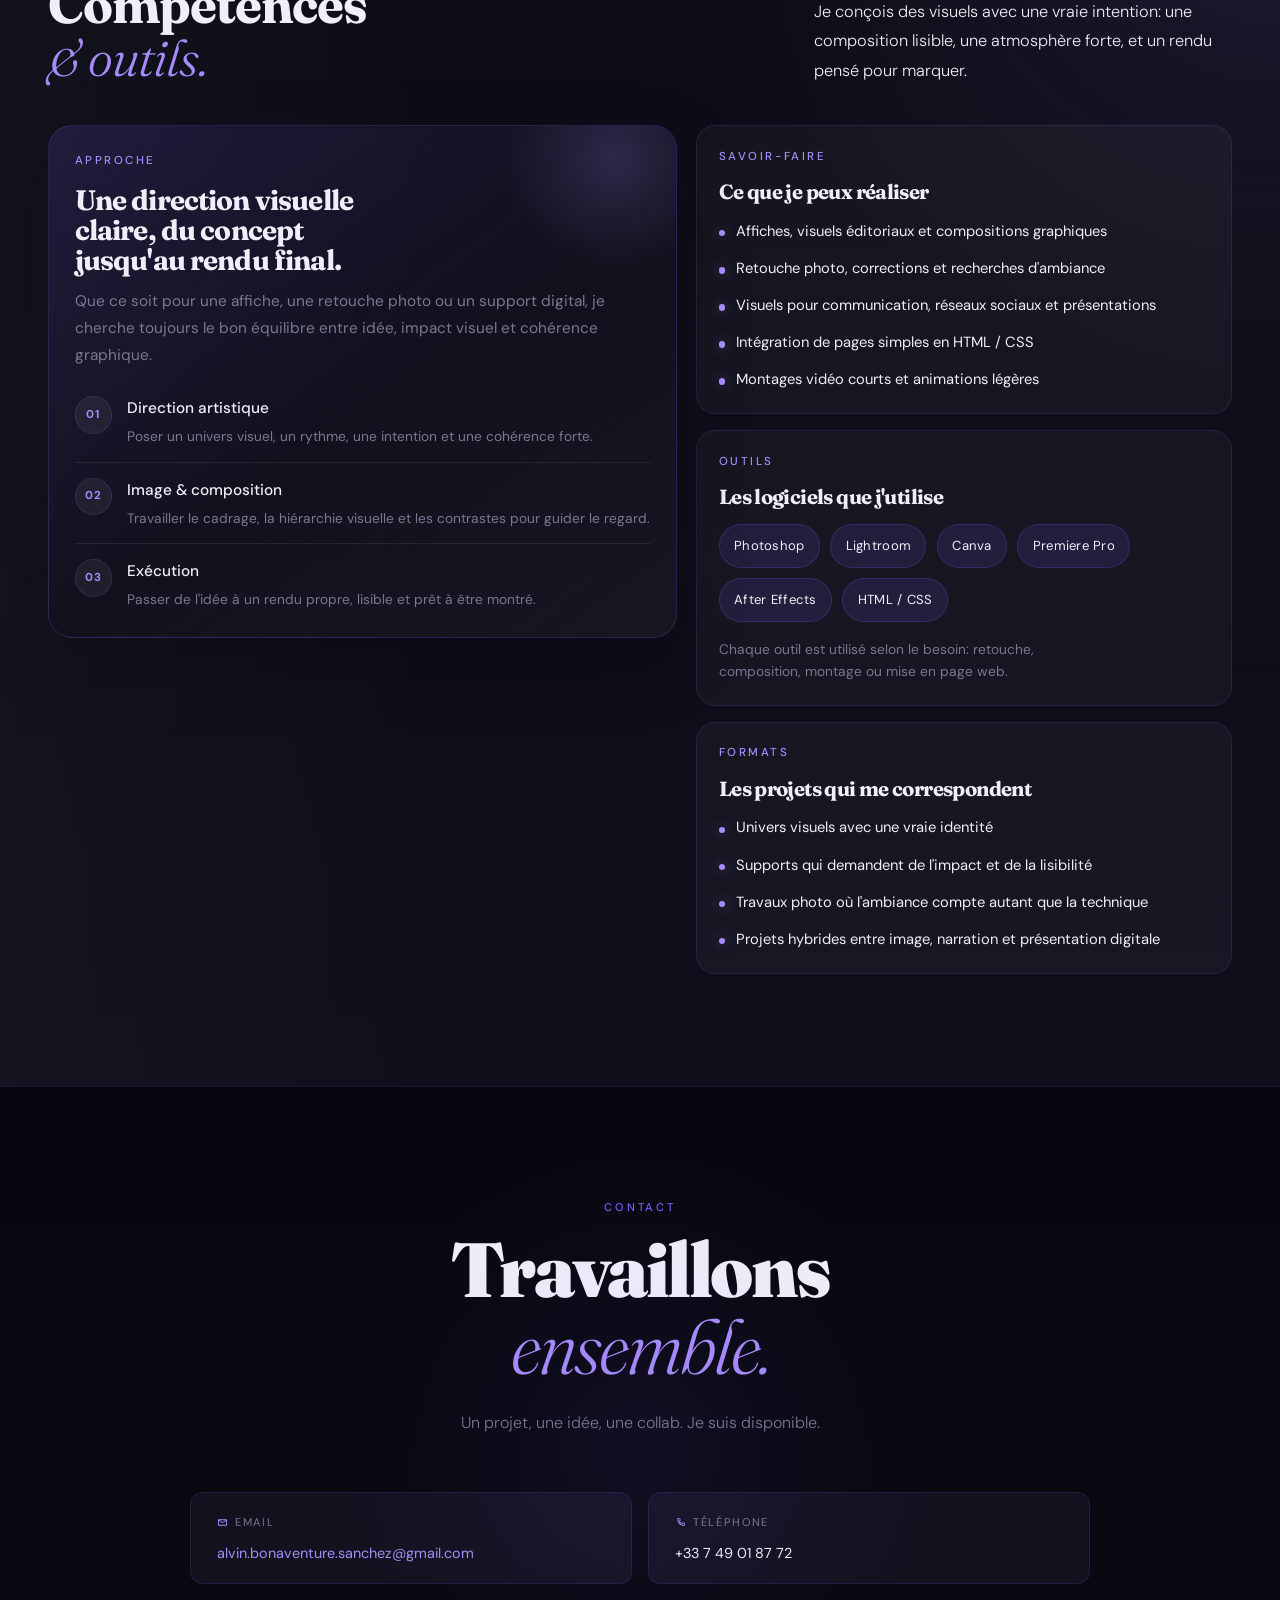
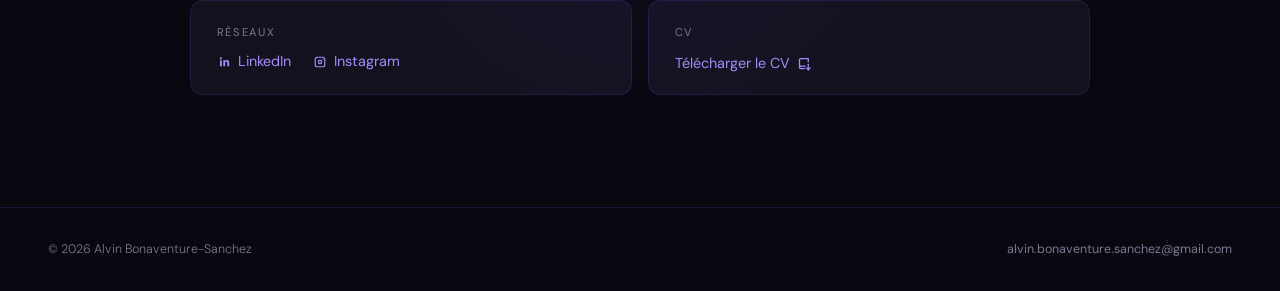
==== commit c9e8504d: "Add case study summaries and homepage CTA linking to About case-studies Co-authored-by: Copilot <223" ====
--- a/index.html
+++ b/index.html
@@ -102,6 +102,9 @@
         <h2 class="section-title">Mes <em>projets.</em></h2>
       </div>
       <span class="projects-count">3 cat&eacute;gories &agrave; explorer</span>
+      <div class="projects-header-cta">
+        <a href="about.html#case-studies" class="btn-ghost">Voir les &eacute;tudes de cas</a>
+      </div>
     </div>
 
     <div class="project-categories">
